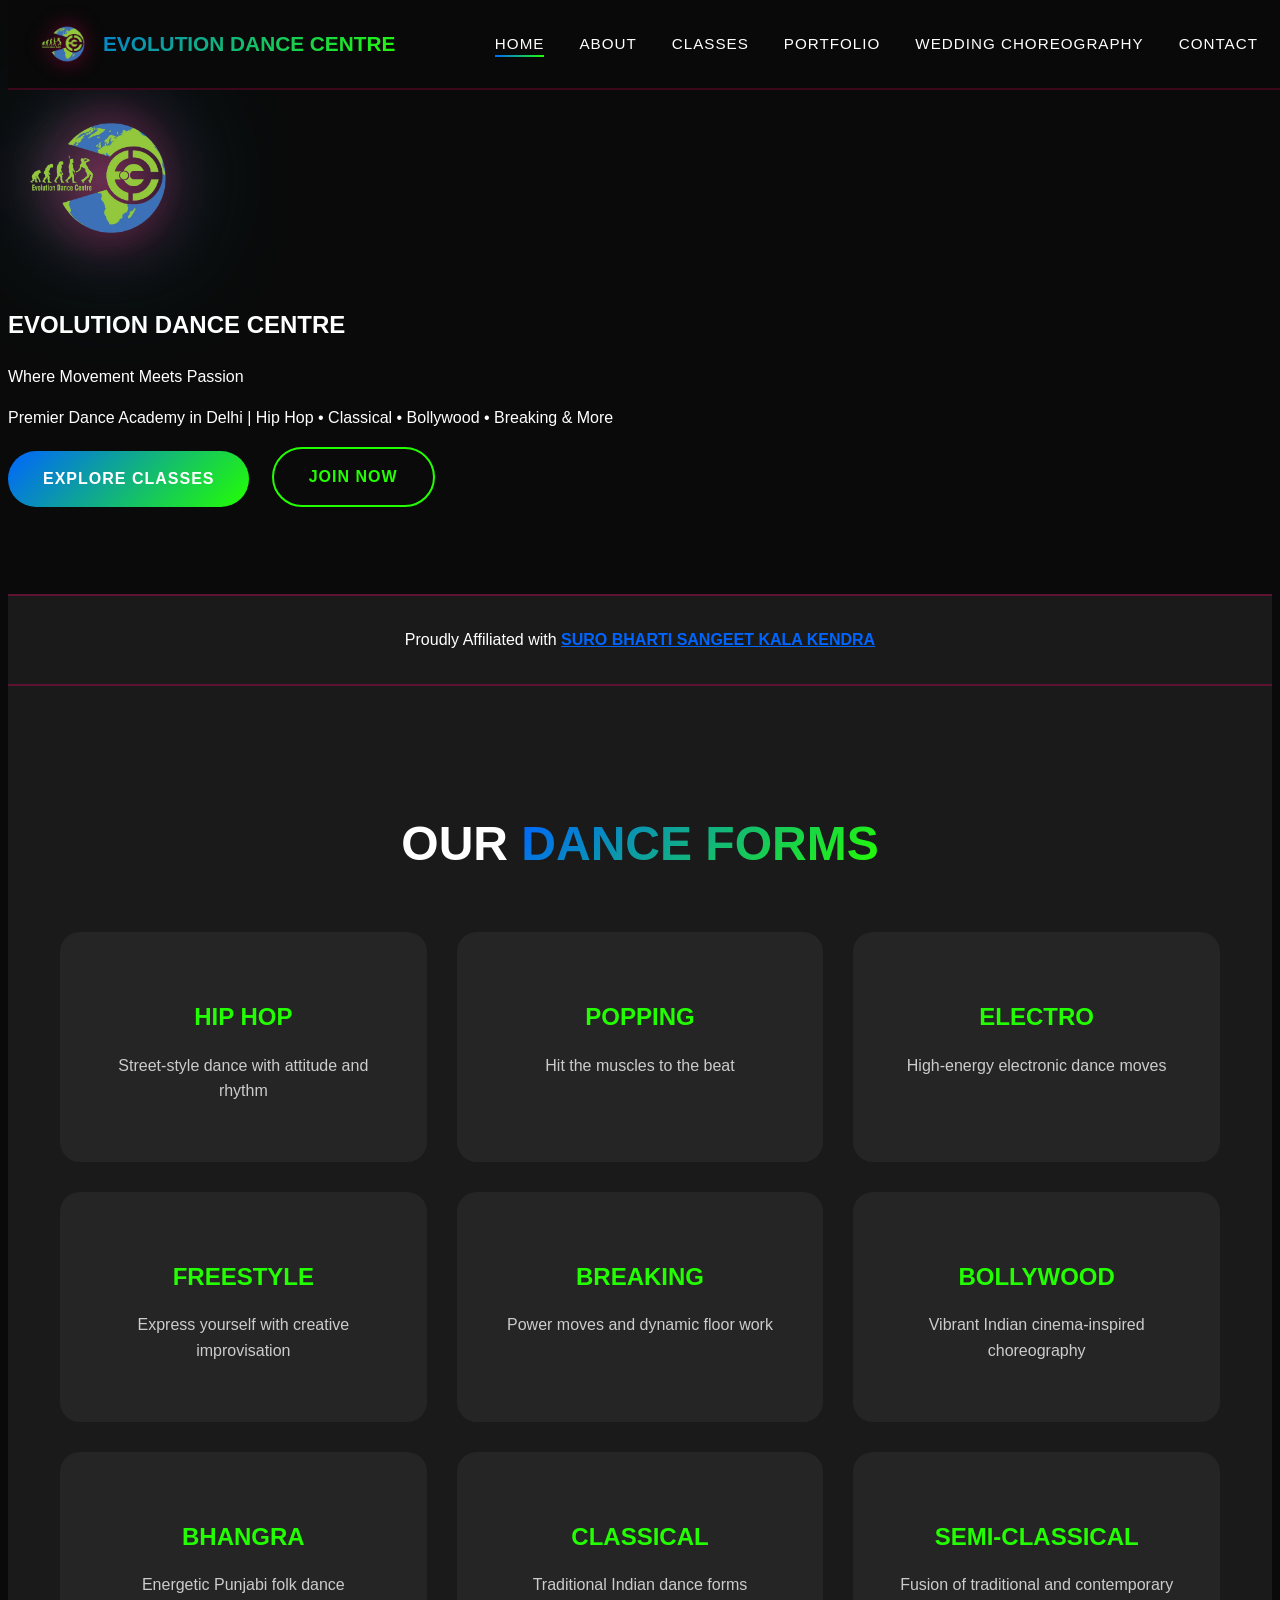
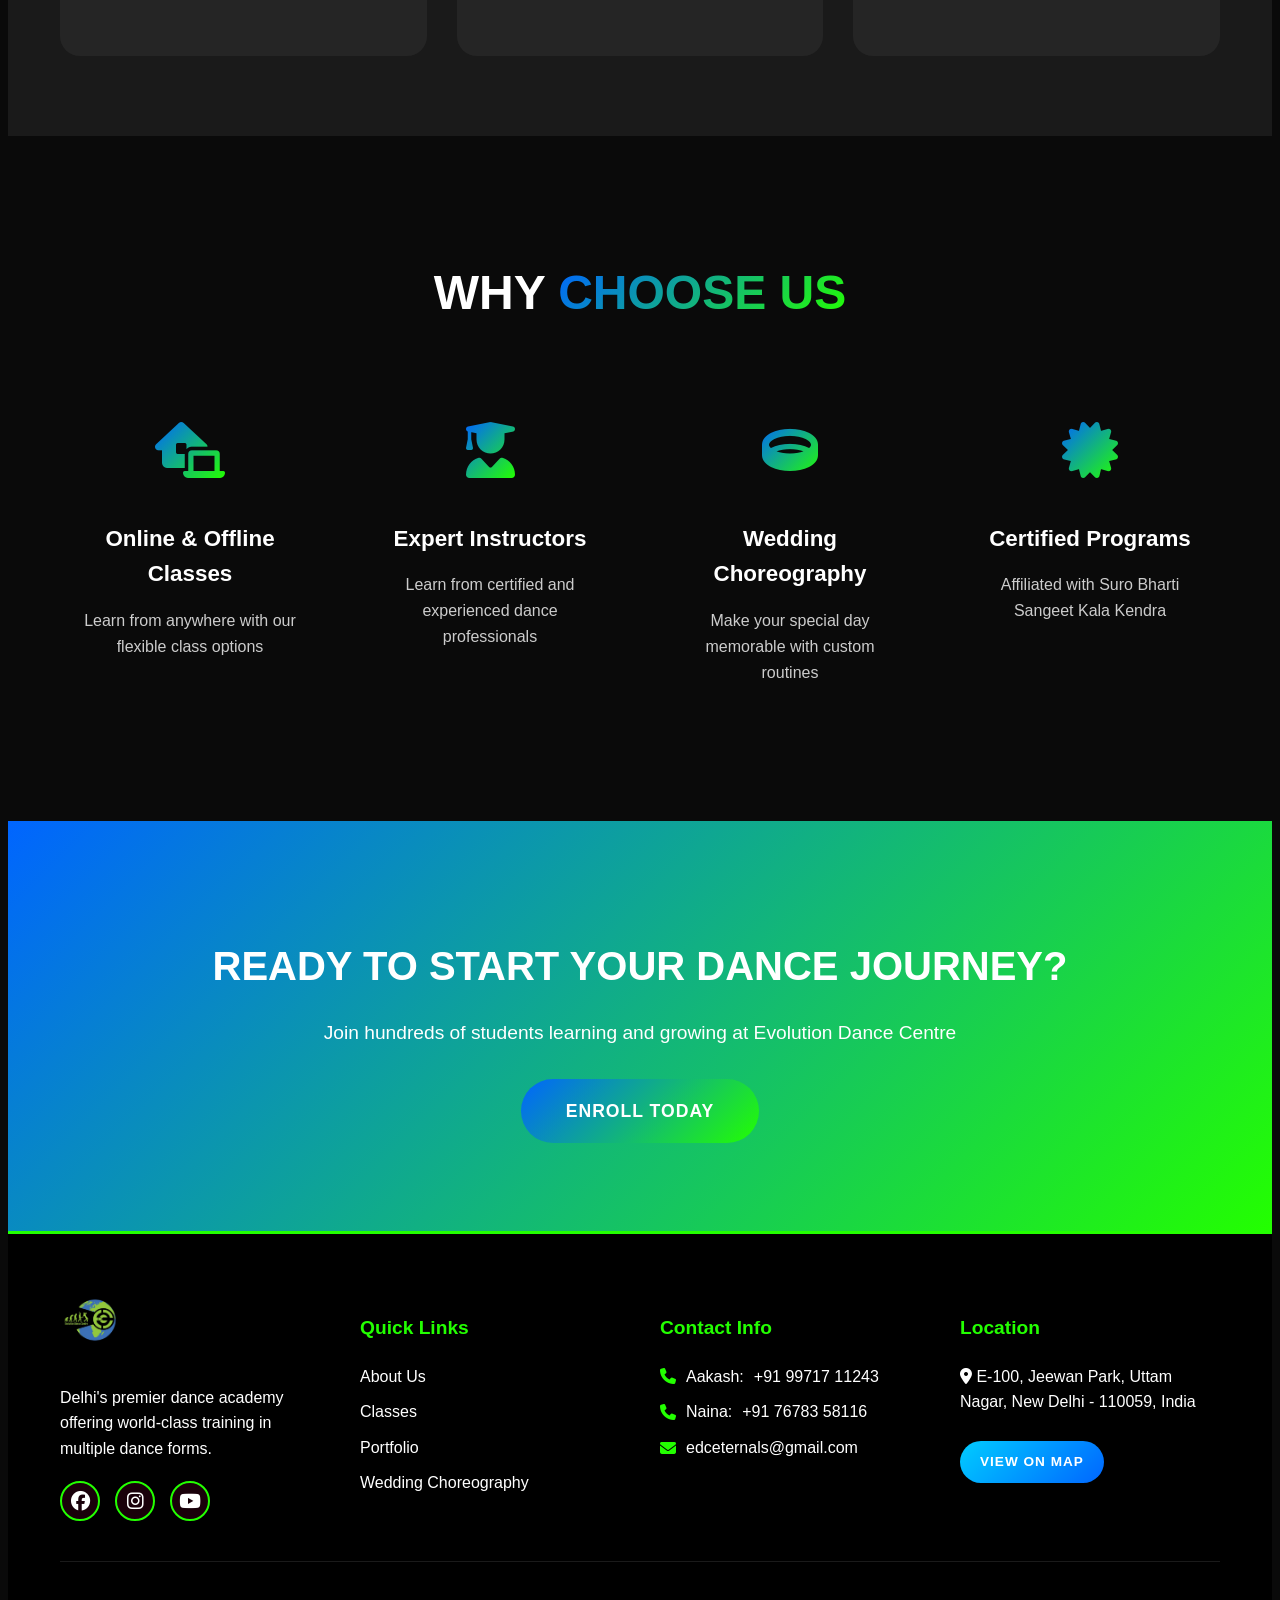
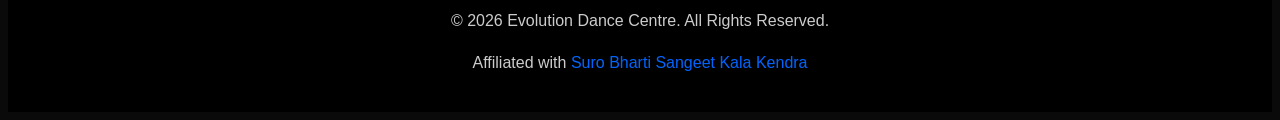
==== index.html @ 5f51f3ea "Update index.html" ====
<!DOCTYPE html>
<html lang="en">
<head>
    <meta charset="UTF-8">
    <meta name="viewport" content="width=device-width, initial-scale=1.0">
    <title>Evolution Dance Centre - Premier Dance Academy in Delhi</title>
    <link rel="stylesheet" href="styles.css">
    <link rel="stylesheet" href="https://cdnjs.cloudflare.com/ajax/libs/font-awesome/6.4.0/css/all.min.css">
</head>
<body>
    <!-- Navigation -->
    <nav class="navbar" id="navbar">
        <div class="nav-container">
            <div class="logo">
                <img src="logo.png" alt="Evolution Dance Centre Logo">
                <span>EVOLUTION DANCE CENTRE</span>
            </div>
            <div class="hamburger" id="hamburger">
                <span></span>
                <span></span>
                <span></span>
            </div>
            <ul class="nav-menu" id="nav-menu">
                <li><a href="index.html" class="active">HOME</a></li>
                <li><a href="about.html">ABOUT</a></li>
                <li><a href="classes.html">CLASSES</a></li>
                <li><a href="portfolio.html">PORTFOLIO</a></li>
                <li><a href="wedding.html">WEDDING CHOREOGRAPHY</a></li>
                <li><a href="contact.html">CONTACT</a></li>
            </ul>
        </div>
    </nav>

    <!-- Hero Section -->
<section class="hero">
    <div class="hero-overlay"></div>
    <div class="hero-content">
        <div class="hero-logo-container">
            <!-- Floating particles around logo -->
            <div class="particle" style="top: 20%; left: 10%; animation-delay: 0s;"></div>
            <div class="particle" style="top: 30%; right: 15%; animation-delay: 0.5s;"></div>
            <div class="particle" style="bottom: 25%; left: 20%; animation-delay: 1s;"></div>
            <div class="particle" style="bottom: 35%; right: 10%; animation-delay: 1.5s;"></div>
            <div class="particle" style="top: 50%; left: 5%; animation-delay: 2s;"></div>
            <div class="particle" style="top: 60%; right: 8%; animation-delay: 2.5s;"></div>
            
            <img src="logo.png" alt="Evolution Dance Centre Logo" class="hero-logo">
        </div>
        <h1 class="glitch" data-text="EVOLUTION DANCE CENTRE">EVOLUTION DANCE CENTRE</h1>
        <p class="hero-subtitle">Where Movement Meets Passion</p>
        <p class="hero-description">Premier Dance Academy in Delhi | Hip Hop • Classical • Bollywood • Breaking & More</p>
        <div class="hero-buttons">
            <a href="classes.html" class="btn btn-primary">EXPLORE CLASSES</a> &nbsp; &nbsp;
            <a href="contact.html" class="btn btn-secondary">JOIN NOW</a>
        </div>
    </div>
    <div class="scroll-indicator">
        <div class="mouse"></div>
    </div>
</section>

    <!-- Affiliation Banner -->
    <section class="affiliation-banner">
        <div class="container">
            <p>Proudly Affiliated with <a href="https://sskalakendra.org" target="_blank" class="affiliation-link">SURO BHARTI SANGEET KALA KENDRA</a></p>
        </div>
    </section>

    <!-- Dance Forms Section -->
    <section class="dance-forms">
        <div class="container">
            <h2 class="section-title">OUR <span>DANCE FORMS</span></h2>
            <div class="forms-grid">
                <div class="form-card" data-aos="fade-up">
                    <div class="form-icon"></div>
                    <h3>HIP HOP</h3>
                    <p>Street-style dance with attitude and rhythm</p>
                </div>
                <div class="form-card" data-aos="fade-up" data-aos-delay="100">
                    <div class="form-icon"></div>
                    <h3>POPPING</h3>
                    <p>Hit the muscles to the beat</p>
                </div>
                <div class="form-card" data-aos="fade-up" data-aos-delay="200">
                    <div class="form-icon"></div>
                    <h3>ELECTRO</h3>
                    <p>High-energy electronic dance moves</p>
                </div>
                <div class="form-card" data-aos="fade-up" data-aos-delay="300">
                    <div class="form-icon"></div>
                    <h3>FREESTYLE</h3>
                    <p>Express yourself with creative improvisation</p>
                </div>
                <div class="form-card" data-aos="fade-up">
                    <div class="form-icon"></div>
                    <h3>BREAKING</h3>
                    <p>Power moves and dynamic floor work</p>
                </div>
                <div class="form-card" data-aos="fade-up" data-aos-delay="100">
                    <div class="form-icon"></div>
                    <h3>BOLLYWOOD</h3>
                    <p>Vibrant Indian cinema-inspired choreography</p>
                </div>
                <div class="form-card" data-aos="fade-up" data-aos-delay="200">
                    <div class="form-icon"></div>
                    <h3>BHANGRA</h3>
                    <p>Energetic Punjabi folk dance</p>
                </div>
                <div class="form-card" data-aos="fade-up" data-aos-delay="300">
                    <div class="form-icon"></div>
                    <h3>CLASSICAL</h3>
                    <p>Traditional Indian dance forms</p>
                </div>
                <div class="form-card" data-aos="fade-up" data-aos-delay="400">
                    <div class="form-icon"></div>
                    <h3>SEMI-CLASSICAL</h3>
                    <p>Fusion of traditional and contemporary</p>
                </div>
            </div>
        </div>
    </section>

    <!-- Features Section -->
    <section class="features">
        <div class="container">
            <h2 class="section-title">WHY <span>CHOOSE US</span></h2>
            <div class="features-grid">
                <div class="feature-card">
                    <i class="fas fa-laptop-house"></i>
                    <h3>Online & Offline Classes</h3>
                    <p>Learn from anywhere with our flexible class options</p>
                </div>
                <div class="feature-card">
                    <i class="fas fa-user-graduate"></i>
                    <h3>Expert Instructors</h3>
                    <p>Learn from certified and experienced dance professionals</p>
                </div>
                <div class="feature-card">
                    <i class="fas fa-ring"></i>
                    <h3>Wedding Choreography</h3>
                    <p>Make your special day memorable with custom routines</p>
                </div>
                <div class="feature-card">
                    <i class="fas fa-certificate"></i>
                    <h3>Certified Programs</h3>
                    <p>Affiliated with Suro Bharti Sangeet Kala Kendra</p>
                </div>
            </div>
        </div>
    </section>

    <!-- CTA Section -->
    <section class="cta-section">
        <div class="container">
            <h2>READY TO START YOUR DANCE JOURNEY?</h2>
            <p>Join hundreds of students learning and growing at Evolution Dance Centre</p>
            <a href="contact.html" class="btn btn-primary btn-large">ENROLL TODAY</a>
        </div>
    </section>

    <!-- Footer -->
    <footer class="footer">
        <div class="container">
            <div class="footer-grid">
                <div class="footer-col">
                    <img src="logo.png" alt="Evolution Dance Centre" class="footer-logo">
                    <p>Delhi's premier dance academy offering world-class training in multiple dance forms.</p>
                    <div class="social-links">
                        <a href="https://www.facebook.com/share/1BMeq9kMNm/?mibextid=wwXIfr" target="_blank"><i class="fab fa-facebook"></i></a>
                        <a href="https://www.instagram.com/evolutiondance_centre?igsh=aGJnZWt2N3cwN3Jk" target="_blank"><i class="fab fa-instagram"></i></a>
                        <a href="https://youtube.com/@edceternals-g3i?si=o3Gl9xt_s5TvM05G" target="_blank"><i class="fab fa-youtube"></i></a>
                    </div>
                </div>
                <div class="footer-col">
                    <h3>Quick Links</h3>
                    <ul>
                        <li><a href="about.html">About Us</a></li>
                        <li><a href="classes.html">Classes</a></li>
                        <li><a href="portfolio.html">Portfolio</a></li>
                        <li><a href="wedding.html">Wedding Choreography</a></li>
                    </ul>
                </div>
                <div class="footer-col">
                    <h3>Contact Info</h3>
                    <ul class="contact-info">
                        <li><i class="fas fa-phone"></i> Aakash: <a href="tel:+919971711243">+91 99717 11243</a></li>
                        <li><i class="fas fa-phone"></i> Naina: <a href="tel:+917678358116">+91 76783 58116</a></li>
                        <li><i class="fas fa-envelope"></i> <a href="mailto:edceternals@gmail.com">edceternals@gmail.com</a></li>
                    </ul>
                </div>
                <div class="footer-col">
                    <h3>Location</h3>
                    <p><i class="fas fa-map-marker-alt"></i> E-100, Jeewan Park, Uttam Nagar, New Delhi - 110059, India</p>
                    <a href="https://maps.app.goo.gl/cfJKi5iW6E18Kwmt6?g_st=ic" target="_blank" class="btn btn-map">VIEW ON MAP</a>
                </div>
            </div>
            <div class="footer-bottom">
                <p>&copy; 2026 Evolution Dance Centre. All Rights Reserved.</p>
                <p>Affiliated with <a href="https://sskalakendra.org" target="_blank">Suro Bharti Sangeet Kala Kendra</a></p>
            </div>
        </div>
    </footer>

    <script src="script.js"></script>
</body>
</html>
---- styles.css ----
/* ===== RESET & BASE STYLES ===== */
* {
    margin: 2;
    padding: 0;
    box-sizing: border-box;
}

:root {
    --primary-color: #23ff00;
    --secondary-color: #0065ff;
    --dark-bg: #0a0a0a;
    --light-bg: #1a1a1a;
    --text-light: #ffffff;
    --text-gray: #cccccc;
    --accent-gradient: linear-gradient(135deg, #0065ff, #23ff00);
    --secondary-gradient: linear-gradient(135deg, #00ccff, #0066ff);
    --transition: all 0.3s cubic-bezier(0.4, 0, 0.2, 1);
}

html {
    scroll-behavior: smooth;
}

body {
    font-family: 'Poppins', 'Segoe UI', sans-serif;
    background: var(--dark-bg);
    color: var(--text-light);
    line-height: 1.6;
    overflow-x: hidden;
}

.container {
    max-width: 1200px;
    margin: 0 auto;
    padding: 0 20px;
}

img {
    max-width: 100%;
    height: auto;
}

a {
    text-decoration: none;
    color: inherit;
    transition: var(--transition);
}

ul {
    list-style: none;
}

/* ===== NAVIGATION ===== */
.navbar {
    position: fixed;
    top: 0;
    width: 100%;
    background: rgba(10, 10, 10, 0.95);
    backdrop-filter: blur(10px);
    z-index: 1000;
    padding: 15px 0;
    border-bottom: 2px solid rgba(255, 0, 102, 0.2);
    transition: var(--transition);
}

.navbar.scrolled {
    background: rgba(10, 10, 10, 0.98);
    box-shadow: 0 5px 30px rgba(255, 0, 102, 0.3);
}

.nav-container {
    max-width: 1400px;
    margin: 0 auto;
    padding: 0 30px;
    display: flex;
    justify-content: space-between;
    align-items: center;
}

.logo {
    display: flex;
    align-items: center;
    gap: 15px;
    font-size: 1.3rem;
    font-weight: 700;
    background: var(--accent-gradient);
    -webkit-background-clip: text;
    -webkit-text-fill-color: transparent;
    background-clip: text;
}

.logo img {
    width: 50px;
    height: 50px;
    object-fit: contain;
    filter: drop-shadow(0 0 10px rgba(255, 0, 102, 0.5));
}

.nav-menu {
    display: flex;
    gap: 35px;
    align-items: center;
}

.nav-menu a {
    font-weight: 500;
    font-size: 0.95rem;
    letter-spacing: 1px;
    position: relative;
    padding: 5px 0;
}

.nav-menu a::after {
    content: '';
    position: absolute;
    bottom: 0;
    left: 0;
    width: 0;
    height: 2px;
    background: var(--accent-gradient);
    transition: width 0.3s ease;
}

.nav-menu a:hover::after,
.nav-menu a.active::after {
    width: 100%;
}

.hamburger {
    display: none;
    flex-direction: column;
    cursor: pointer;
    gap: 5px;
}

.hamburger span {
    width: 25px;
    height: 3px;
    background: var(--primary-color);
    transition: var(--transition);
}

/* ===== HERO LOGO ===== */
.hero-logo-container {
    margin-bottom: 30px;
    animation: logoFloat 3s ease-in-out infinite;
}

.hero-logo {
    width: 180px;
    height: 180px;
    object-fit: contain;
    filter: drop-shadow(0 0 30px rgba(255, 0, 102, 0.6)) 
            drop-shadow(0 0 60px rgba(0, 204, 255, 0.4));
    animation: logoPulse 2s ease-in-out infinite;
    border-radius: 50%;
    background: radial-gradient(circle, rgba(255, 255, 255, 0.1) 0%, transparent 70%);
    padding: 10px;
}

@keyframes logoFloat {
    0%, 100% {
        transform: translateY(0px);
    }
    50% {
        transform: translateY(-15px);
    }
}

@keyframes logoPulse {
    0%, 100% {
        filter: drop-shadow(0 0 30px rgba(255, 0, 102, 0.6)) 
                drop-shadow(0 0 60px rgba(0, 204, 255, 0.4));
    }
    50% {
        filter: drop-shadow(0 0 40px rgba(255, 0, 102, 0.8)) 
                drop-shadow(0 0 80px rgba(0, 204, 255, 0.6));
    }
}

/* Responsive logo sizes */
@media (max-width: 768px) {
    .hero-logo {
        width: 140px;
        height: 140px;
    }
}

@media (max-width: 480px) {
    .hero-logo {
        width: 120px;
        height: 120px;
    }
    
    .hero-logo-container {
        margin-bottom: 20px;
    }
}

/* ===== BUTTONS ===== */
.btn {
    display: inline-block;
    padding: 15px 35px;
    font-weight: 600;
    text-transform: uppercase;
    letter-spacing: 1px;
    border-radius: 50px;
    cursor: pointer;
    border: none;
    transition: var(--transition);
    position: relative;
    overflow: hidden;
}

.btn::before {
    content: '';
    position: absolute;
    top: 50%;
    left: 50%;
    width: 0;
    height: 0;
    border-radius: 50%;
    background: rgba(255, 255, 255, 0.2);
    transform: translate(-50%, -50%);
    transition: width 0.6s, height 0.6s;
}

.btn:hover::before {
    width: 300px;
    height: 300px;
}

.btn-primary {
    background: var(--accent-gradient);
    color: white;
}

.btn-primary:hover {
    transform: translateY(-3px);
    box-shadow: 0 10px 30px rgba(255, 68, 0, 0.4);
}

.btn-secondary {
    background: transparent;
    border: 2px solid var(--primary-color);
    color: var(--primary-color);
}

.btn-secondary:hover {
    background: var(--primary-color);
    color: white;
}

.btn-small {
    padding: 10px 25px;
    font-size: 0.9rem;
}

.btn-large {
    padding: 18px 45px;
    font-size: 1.1rem;
}

.btn-map {
    background: var(--secondary-gradient);
    color: white;
    padding: 10px 20px;
    margin-top: 10px;
    font-size: 0.85rem;
}

/* ===== AFFILIATION BANNER ===== */
.affiliation-banner {
    background: var(--light-bg);
    padding: 15px 0;
    text-align: center;
    border-top: 2px solid rgba(255, 0, 102, 0.3);
    border-bottom: 2px solid rgba(255, 0, 102, 0.3);
}

.affiliation-link {
    color: var(--secondary-color);
    font-weight: 600;
    text-decoration: underline;
}

.affiliation-link:hover {
    color: var(--primary-color);
}

/* ===== SECTIONS ===== */
section {
    padding: 80px 0;
}

.section-title {
    text-align: center;
    font-size: clamp(2rem, 5vw, 3rem);
    font-weight: 800;
    margin-bottom: 50px;
    text-transform: uppercase;
}

.section-title span {
    background: var(--accent-gradient);
    -webkit-background-clip: text;
    -webkit-text-fill-color: transparent;
    background-clip: text;
}

.section-subtitle {
    text-align: center;
    color: var(--text-gray);
    font-size: 1.1rem;
    margin-top: -30px;
    margin-bottom: 50px;
}

/* ===== DANCE FORMS ===== */
.dance-forms {
    background: var(--light-bg);
}

.forms-grid {
    display: grid;
    grid-template-columns: repeat(auto-fit, minmax(280px, 1fr));
    gap: 30px;
}

.form-card {
    background: rgba(255, 255, 255, 0.05);
    padding: 40px 30px;
    border-radius: 20px;
    text-align: center;
    border: 2px solid transparent;
    transition: var(--transition);
    cursor: pointer;
}

.form-card:hover {
    border-color: var(--primary-color);
    transform: translateY(-10px);
    box-shadow: 0 15px 40px rgba(255, 0, 102, 0.3);
}

.form-icon {
    font-size: 3rem;
    margin-bottom: 20px;
}

.form-card h3 {
    font-size: 1.5rem;
    margin-bottom: 10px;
    color: var(--primary-color);
}

.form-card p {
    color: var(--text-gray);
}

/* ===== FEATURES ===== */
.features-grid {
    display: grid;
    grid-template-columns: repeat(auto-fit, minmax(250px, 1fr));
    gap: 40px;
}

.feature-card {
    text-align: center;
    padding: 40px 20px;
}

.feature-card i {
    font-size: 3.5rem;
    background: var(--accent-gradient);
    -webkit-background-clip: text;
    -webkit-text-fill-color: transparent;
    background-clip: text;
    margin-bottom: 20px;
}

.feature-card h3 {
    font-size: 1.4rem;
    margin-bottom: 15px;
}

.feature-card p {
    color: var(--text-gray);
}

/* ===== CTA SECTION ===== */
.cta-section {
    background: var(--accent-gradient);
    text-align: center;
    padding: 80px 20px;
}

.cta-section h2 {
    font-size: clamp(1.8rem, 4vw, 2.5rem);
    margin-bottom: 20px;
}

.cta-section p {
    font-size: 1.2rem;
    margin-bottom: 30px;
}

.cta-buttons {
    display: flex;
    gap: 20px;
    justify-content: center;
    flex-wrap: wrap;
}

/* ===== FOOTER ===== */
.footer {
    background: #000;
    padding: 60px 0 20px;
    border-top: 3px solid var(--primary-color);
}

.footer-grid {
    display: grid;
    grid-template-columns: repeat(auto-fit, minmax(250px, 1fr));
    gap: 40px;
    margin-bottom: 40px;
}

.footer-logo {
    width: 60px;
    margin-bottom: 15px;
}

.footer-col h3 {
    color: var(--primary-color);
    margin-bottom: 20px;
    font-size: 1.2rem;
}

.footer-col ul li {
    margin-bottom: 10px;
}

.footer-col a:hover {
    color: var(--primary-color);
}

.contact-info li {
    display: flex;
    align-items: center;
    gap: 10px;
    margin-bottom: 12px;
}

.contact-info i {
    color: var(--primary-color);
}

.social-links {
    display: flex;
    gap: 15px;
    margin-top: 20px;
}

.social-links a {
    width: 40px;
    height: 40px;
    background: rgba(255, 0, 102, 0.1);
    border: 2px solid var(--primary-color);
    border-radius: 50%;
    display: flex;
    align-items: center;
    justify-content: center;
    font-size: 1.2rem;
    transition: var(--transition);
}

.social-links a:hover {
    background: var(--primary-color);
    transform: translateY(-5px);
}

.footer-bottom {
    text-align: center;
    padding-top: 30px;
    border-top: 1px solid rgba(255, 255, 255, 0.1);
    color: var(--text-gray);
}

.footer-bottom a {
    color: var(--secondary-color);
}

/* ===== PAGE HEADER ===== */
.page-header {
    height: 50vh;
    display: flex;
    align-items: center;
    justify-content: center;
    background: linear-gradient(135deg, #0a0a0a 0%, #1a0a1a 100%);
    position: relative;
    margin-top: 80px;
}

.page-header-overlay {
    position: absolute;
    top: 0;
    left: 0;
    right: 0;
    bottom: 0;
    background: 
        radial-gradient(circle at 30% 50%, rgba(255, 0, 102, 0.2) 0%, transparent 50%),
        radial-gradient(circle at 70% 80%, rgba(0, 204, 255, 0.2) 0%, transparent 50%);
}

.page-header .container {
    position: relative;
    z-index: 2;
    text-align: center;
}

.page-header h1 {
    font-size: clamp(2.5rem, 6vw, 4rem);
    font-weight: 900;
    background: var(--accent-gradient);
    -webkit-background-clip: text;
    -webkit-text-fill-color: transparent;
    background-clip: text;
}

.page-header p {
    font-size: 1.3rem;
    color: var(--text-gray);
    margin-top: 15px;
}

/* ===== ABOUT PAGE ===== */
.about-section {
    padding: 80px 0;
}

.about-grid {
    display: grid;
    grid-template-columns: 1fr 1fr;
    gap: 60px;
    align-items: center;
}

.about-content .lead {
    font-size: 1.3rem;
    color: var(--secondary-color);
    margin-bottom: 20px;
}

.about-content p {
    color: var(--text-gray);
    margin-bottom: 20px;
    line-height: 1.8;
}

.about-stats {
    display: grid;
    grid-template-columns: repeat(2, 1fr);
    gap: 30px;
    margin-top: 40px;
}

.stat-item {
    text-align: center;
    padding: 30px;
    background: rgba(255, 0, 102, 0.1);
    border-radius: 15px;
    border: 2px solid rgba(255, 0, 102, 0.3);
}

.stat-item h3 {
    font-size: 3rem;
    background: var(--accent-gradient);
    -webkit-background-clip: text;
    -webkit-text-fill-color: transparent;
    background-clip: text;
}

.stat-item p {
    color: var(--text-gray);
    margin: 0;
}

.about-image .image-placeholder {
    background: linear-gradient(135deg, rgba(255, 0, 102, 0.2), rgba(0, 204, 255, 0.2));
    border-radius: 20px;
    height: 500px;
    display: flex;
    flex-direction: column;
    align-items: center;
    justify-content: center;
    border: 2px solid rgba(255, 0, 102, 0.3);
}

.image-placeholder i {
    font-size: 5rem;
    margin-bottom: 20px;
    color: var(--primary-color);
}

/* ===== MISSION & VISION ===== */
.mission-vision {
    background: var(--light-bg);
    padding: 80px 0;
}

.mv-grid {
    display: grid;
    grid-template-columns: repeat(auto-fit, minmax(300px, 1fr));
    gap: 40px;
}

.mv-card {
    background: rgba(255, 255, 255, 0.05);
    padding: 50px 40px;
    border-radius: 20px;
    text-align: center;
    border: 2px solid transparent;
    transition: var(--transition);
}

.mv-card:hover {
    border-color: var(--primary-color);
    transform: translateY(-5px);
}

.mv-card i {
    font-size: 4rem;
    background: var(--accent-gradient);
    -webkit-background-clip: text;
    -webkit-text-fill-color: transparent;
    background-clip: text;
    margin-bottom: 20px;
}

.mv-card h3 {
    font-size: 1.8rem;
    margin-bottom: 20px;
}

.mv-card p {
    color: var(--text-gray);
    line-height: 1.8;
}

/* ===== AFFILIATION SECTION ===== */
.affiliation-section {
    padding: 80px 0;
}

.affiliation-content {
    display: grid;
    grid-template-columns: 200px 1fr;
    gap: 50px;
    align-items: center;
    background: rgba(255, 255, 255, 0.05);
    padding: 60px;
    border-radius: 20px;
    border: 2px solid rgba(0, 204, 255, 0.3);
}

.affiliation-logo {
    text-align: center;
}

.affiliation-logo i {
    font-size: 8rem;
    color: var(--secondary-color);
}

.affiliation-text h3 {
    font-size: 2rem;
    margin-bottom: 20px;
    color: var(--secondary-color);
}

.affiliation-text p {
    color: var(--text-gray);
    line-height: 1.8;
    margin-bottom: 30px;
}

/* ===== WHY CHOOSE US ===== */
.why-choose {
    background: var(--light-bg);
    padding: 80px 0;
}

.reasons-grid {
    display: grid;
    grid-template-columns: repeat(auto-fit, minmax(300px, 1fr));
    gap: 30px;
}

.reason-card {
    background: rgba(255, 255, 255, 0.05);
    padding: 40px 30px;
    border-radius: 15px;
    text-align: center;
    transition: var(--transition);
}

.reason-card:hover {
    transform: translateY(-10px);
    box-shadow: 0 10px 30px rgba(255, 0, 102, 0.2);
}

.reason-card i {
    font-size: 3rem;
    color: var(--primary-color);
    margin-bottom: 20px;
}

.reason-card h3 {
    font-size: 1.3rem;
    margin-bottom: 15px;
}

.reason-card p {
    color: var(--text-gray);
}

/* ===== CLASSES PAGE ===== */
.class-modes {
    padding: 80px 0;
    background: var(--light-bg);
}

.modes-grid {
    display: grid;
    grid-template-columns: repeat(auto-fit, minmax(400px, 1fr));
    gap: 40px;
}

.mode-card {
    background: rgba(255, 255, 255, 0.05);
    padding: 50px 40px;
    border-radius: 20px;
    border: 2px solid transparent;
    transition: var(--transition);
}

.mode-card:hover {
    border-color: var(--primary-color);
    transform: translateY(-5px);
}

.mode-card i {
    font-size: 4rem;
    color: var(--primary-color);
    margin-bottom: 25px;
}

.mode-card h3 {
    font-size: 1.8rem;
    margin-bottom: 20px;
}

.mode-card p {
    color: var(--text-gray);
    margin-bottom: 25px;
    line-height: 1.8;
}

.mode-card ul {
    list-style: none;
}

.mode-card ul li {
    padding: 10px 0;
    color: var(--text-gray);
    display: flex;
    align-items: center;
    gap: 10px;
}

.mode-card ul li i {
    font-size: 1rem;
    color: var(--secondary-color);
}

/* ===== CLASS CARDS ===== */
.classes-section {
    padding: 80px 0;
}

.classes-grid {
    display: grid;
    grid-template-columns: repeat(auto-fill, minmax(350px, 1fr));
    gap: 40px;
}

.class-card {
    background: rgba(255, 255, 255, 0.05);
    border-radius: 20px;
    overflow: hidden;
    transition: var(--transition);
    border: 2px solid transparent;
}

.class-card:hover {
    transform: translateY(-10px);
    border-color: var(--primary-color);
    box-shadow: 0 15px 40px rgba(255, 0, 102, 0.3);
}

.class-image {
    height: 250px;
    background: linear-gradient(135deg, rgba(255, 0, 102, 0.3), rgba(0, 204, 255, 0.3));
    position: relative;
    display: flex;
    align-items: center;
    justify-content: center;
}

.class-overlay {
    text-align: center;
}

.class-tag {
    background: var(--primary-color);
    padding: 8px 20px;
    border-radius: 20px;
    font-size: 0.85rem;
    font-weight: 600;
}

.class-content {
    padding: 30px;
}

.class-content h3 {
    font-size: 1.8rem;
    margin-bottom: 15px;
    color: var(--primary-color);
}

.class-content p {
    color: var(--text-gray);
    margin-bottom: 20px;
    line-height: 1.7;
}

.class-details {
    display: flex;
    gap: 20px;
    margin-bottom: 20px;
    flex-wrap: wrap;
}

.class-details span {
    display: flex;
    align-items: center;
    gap: 8px;
    color: var(--text-gray);
    font-size: 0.9rem;
}

.class-details i {
    color: var(--secondary-color);
}

/* ===== AGE GROUPS ===== */
.age-groups {
    background: var(--light-bg);
    padding: 80px 0;
}

.age-grid {
    display: grid;
    grid-template-columns: repeat(auto-fit, minmax(300px, 1fr));
    gap: 40px;
}

.age-card {
    background: rgba(255, 255, 255, 0.05);
    padding: 50px 40px;
    border-radius: 20px;
    text-align: center;
    transition: var(--transition);
    border: 2px solid transparent;
}

.age-card:hover {
    border-color: var(--secondary-color);
    transform: translateY(-10px);
}

.age-card i {
    font-size: 4rem;
    color: var(--secondary-color);
    margin-bottom: 25px;
}

.age-card h3 {
    font-size: 1.5rem;
    margin-bottom: 15px;
}

.age-card p {
    color: var(--text-gray);
    line-height: 1.7;
}

/* ===== PORTFOLIO PAGE ===== */
.portfolio-filters {
    display: flex;
    justify-content: center;
    gap: 15px;
    margin-bottom: 50px;
    flex-wrap: wrap;
}

.filter-btn {
    padding: 12px 30px;
    background: rgba(255, 255, 255, 0.05);
    border: 2px solid rgba(255, 0, 102, 0.3);
    color: var(--text-light);
    cursor: pointer;
    border-radius: 30px;
    font-weight: 600;
    transition: var(--transition);
}

.filter-btn:hover,
.filter-btn.active {
    background: var(--primary-color);
    border-color: var(--primary-color);
}

.portfolio-grid {
    display: grid;
    grid-template-columns: repeat(auto-fill, minmax(350px, 1fr));
    gap: 30px;
}

.portfolio-item {
    border-radius: 15px;
    overflow: hidden;
    cursor: pointer;
    position: relative;
}

.portfolio-image {
    height: 400px;
    background: linear-gradient(135deg, rgba(255, 0, 102, 0.3), rgba(0, 204, 255, 0.3));
    position: relative;
    overflow: hidden;
}

.portfolio-overlay {
    position: absolute;
    top: 0;
    left: 0;
    right: 0;
    bottom: 0;
    background: rgba(0, 0, 0, 0.85);
    display: flex;
    flex-direction: column;
    align-items: center;
    justify-content: center;
    opacity: 0;
    transition: var(--transition);
    padding: 30px;
    text-align: center;
}

.portfolio-item:hover .portfolio-overlay {
    opacity: 1;
}

.portfolio-overlay h3 {
    font-size: 1.5rem;
    margin-bottom: 10px;
}

.portfolio-overlay p {
    color: var(--text-gray);
    margin-bottom: 20px;
}

.portfolio-overlay i {
    font-size: 2.5rem;
    color: var(--primary-color);
}

/* ===== VIDEO GALLERY ===== */
.video-gallery {
    background: var(--light-bg);
    padding: 80px 0;
}

.youtube-cta {
    text-align: center;
    background: rgba(255, 0, 102, 0.1);
    padding: 60px 40px;
    border-radius: 20px;
    margin-bottom: 50px;
    border: 2px solid rgba(255, 0, 102, 0.3);
}

.youtube-cta i {
    font-size: 5rem;
    color: #ff0000;
    margin-bottom: 20px;
}

.youtube-cta h3 {
    font-size: 2rem;
    margin-bottom: 15px;
}

.youtube-cta p {
    color: var(--text-gray);
    margin-bottom: 30px;
}

.video-grid {
    display: grid;
    grid-template-columns: repeat(auto-fit, minmax(300px, 1fr));
    gap: 30px;
}

.video-item {
    background: rgba(255, 255, 255, 0.05);
    border-radius: 15px;
    overflow: hidden;
    transition: var(--transition);
}

.video-item:hover {
    transform: translateY(-10px);
}

.video-thumbnail {
    height: 200px;
    background: linear-gradient(135deg, rgba(255, 0, 102, 0.3), rgba(0, 204, 255, 0.3));
    display: flex;
    align-items: center;
    justify-content: center;
    position: relative;
}

.video-thumbnail i {
    font-size: 4rem;
    color: #ff0000;
}

.play-button {
    position: absolute;
    width: 60px;
    height: 60px;
    background: rgba(255, 255, 255, 0.9);
    border-radius: 50%;
    display: flex;
    align-items: center;
    justify-content: center;
}

.play-button::before {
    content: '';
    width: 0;
    height: 0;
    border-left: 20px solid var(--primary-color);
    border-top: 12px solid transparent;
    border-bottom: 12px solid transparent;
    margin-left: 5px;
}

.video-item h4 {
    padding: 20px;
    text-align: center;
}

/* ===== ACHIEVEMENTS ===== */
.achievements {
    padding: 80px 0;
}

.achievements-grid {
    display: grid;
    grid-template-columns: repeat(auto-fit, minmax(250px, 1fr));
    gap: 40px;
}

.achievement-card {
    text-align: center;
    padding: 40px 30px;
    background: rgba(255, 255, 255, 0.05);
    border-radius: 15px;
    transition: var(--transition);
}

.achievement-card:hover {
    transform: scale(1.05);
    box-shadow: 0 10px 30px rgba(255, 0, 102, 0.2);
}

.achievement-card i {
    font-size: 3.5rem;
    color: var(--primary-color);
    margin-bottom: 20px;
}

.achievement-card h3 {
    font-size: 1.5rem;
    margin-bottom: 10px;
}

.achievement-card p {
    color: var(--text-gray);
}

/* ===== WEDDING PAGE ===== */
.wedding-header {
    background: linear-gradient(135deg, #1a0a0a 0%, #2a1a2a 100%);
}

.wedding-intro {
    padding: 80px 0;
}

.wedding-intro-grid {
    display: grid;
    grid-template-columns: 1fr 1fr;
    gap: 60px;
    align-items: center;
}

.wedding-intro-content h2 {
    font-size: 2.5rem;
    margin-bottom: 25px;
}

.wedding-intro-content h2 span {
    background: var(--accent-gradient);
    -webkit-background-clip: text;
    -webkit-text-fill-color: transparent;
    background-clip: text;
}

.wedding-features {
    margin-top: 30px;
}

.wedding-feature {
    display: flex;
    align-items: center;
    gap: 15px;
    margin-bottom: 15px;
}

.wedding-feature i {
    color: var(--secondary-color);
    font-size: 1.3rem;
}

.wedding-placeholder {
    height: 450px;
}

/* ===== WEDDING SERVICES ===== */
.wedding-services {
    background: var(--light-bg);
    padding: 80px 0;
}

.services-grid {
    display: grid;
    grid-template-columns: repeat(auto-fit, minmax(300px, 1fr));
    gap: 40px;
}

.service-card {
    background: rgba(255, 255, 255, 0.05);
    padding: 40px 30px;
    border-radius: 20px;
    transition: var(--transition);
    border: 2px solid transparent;
}

.service-card:hover {
    border-color: var(--primary-color);
    transform: translateY(-10px);
}

.service-icon {
    text-align: center;
    margin-bottom: 25px;
}

.service-icon i {
    font-size: 3.5rem;
    color: var(--primary-color);
}

.service-card h3 {
    font-size: 1.6rem;
    margin-bottom: 20px;
    text-align: center;
}

.service-card > p {
    color: var(--text-gray);
    margin-bottom: 25px;
    text-align: center;
}

.service-card ul {
    list-style: none;
}

.service-card ul li {
    padding: 8px 0;
    color: var(--text-gray);
    display: flex;
    align-items: flex-start;
    gap: 10px;
}

.service-card ul li::before {
    content: '♦';
    color: var(--secondary-color);
    font-size: 0.8rem;
    margin-top: 5px;
}

/* ===== WEDDING PROCESS ===== */
.wedding-process {
    padding: 80px 0;
}

.process-timeline {
    max-width: 900px;
    margin: 0 auto;
}

.process-step {
    display: grid;
    grid-template-columns: 80px 1fr;
    gap: 30px;
    margin-bottom: 50px;
    position: relative;
}

.process-step::after {
    content: '';
    position: absolute;
    left: 40px;
    top: 80px;
    width: 2px;
    height: calc(100% + 50px);
    background: linear-gradient(180deg, var(--primary-color), transparent);
}

.process-step:last-child::after {
    display: none;
}

.step-number {
    width: 80px;
    height: 80px;
    background: var(--accent-gradient);
    border-radius: 50%;
    display: flex;
    align-items: center;
    justify-content: center;
    font-size: 2rem;
    font-weight: 900;
    box-shadow: 0 5px 20px rgba(255, 0, 102, 0.4);
}

.step-content {
    background: rgba(255, 255, 255, 0.05);
    padding: 30px;
    border-radius: 15px;
    border-left: 3px solid var(--primary-color);
}

.step-content h3 {
    font-size: 1.5rem;
    margin-bottom: 15px;
}

.step-content p {
    color: var(--text-gray);
    line-height: 1.7;
}

/* ===== WEDDING PACKAGES ===== */
.wedding-packages {
    background: var(--light-bg);
    padding: 80px 0;
}

.packages-grid {
    display: grid;
    grid-template-columns: repeat(auto-fit, minmax(320px, 1fr));
    gap: 40px;
    margin-bottom: 40px;
}

.package-card {
    background: rgba(255, 255, 255, 0.05);
    border-radius: 20px;
    overflow: hidden;
    border: 2px solid rgba(255, 255, 255, 0.1);
    transition: var(--transition);
    position: relative;
}

.package-card:hover {
    transform: translateY(-10px);
    border-color: var(--primary-color);
    box-shadow: 0 20px 50px rgba(255, 0, 102, 0.3);
}

.package-card.featured {
    border-color: var(--primary-color);
}

.package-badge {
    position: absolute;
    top: 20px;
    right: -35px;
    background: var(--primary-color);
    padding: 8px 40px;
    transform: rotate(45deg);
    font-weight: 700;
    font-size: 0.85rem;
    box-shadow: 0 3px 10px rgba(0, 0, 0, 0.3);
}

.package-header {
    background: var(--accent-gradient);
    padding: 40px 30px;
    text-align: center;
}

.package-header h3 {
    font-size: 2rem;
    margin-bottom: 20px;
}

.package-icon {
    font-size: 3rem;
}

.package-content {
    padding: 40px 30px;
}

.package-content ul {
    margin-bottom: 30px;
}

.package-content ul li {
    padding: 12px 0;
    color: var(--text-gray);
    display: flex;
    align-items: flex-start;
    gap: 12px;
}

.package-content ul li i {
    color: var(--secondary-color);
    margin-top: 3px;
}

.packages-note {
    text-align: center;
    color: var(--text-gray);
    font-style: italic;
    margin-top: 30px;
}

/* ===== TESTIMONIALS ===== */
.wedding-testimonials {
    padding: 80px 0;
}

.testimonials-grid {
    display: grid;
    grid-template-columns: repeat(auto-fit, minmax(320px, 1fr));
    gap: 40px;
}

.testimonial-card {
    background: rgba(255, 255, 255, 0.05);
    padding: 40px 30px;
    border-radius: 20px;
    border: 2px solid rgba(255, 255, 255, 0.1);
    transition: var(--transition);
}

.testimonial-card:hover {
    border-color: var(--secondary-color);
    transform: translateY(-5px);
}

.testimonial-stars {
    color: #ffd700;
    margin-bottom: 20px;
    font-size: 1.2rem;
}

.testimonial-card p {
    color: var(--text-gray);
    line-height: 1.8;
    margin-bottom: 25px;
    font-style: italic;
}

.testimonial-author h4 {
    color: var(--primary-color);
    margin-bottom: 5px;
}

.testimonial-author span {
    color: var(--text-gray);
    font-size: 0.9rem;
}

/* ===== CONTACT PAGE ===== */
.contact-section {
    padding: 80px 0;
}

.contact-grid {
    display: grid;
    grid-template-columns: 1.5fr 1fr;
    gap: 60px;
}

.contact-form-container h2,
.contact-info-container h2 {
    font-size: 2rem;
    margin-bottom: 20px;
}

.contact-form-container h2 span,
.contact-info-container h2 span {
    background: var(--accent-gradient);
    -webkit-background-clip: text;
    -webkit-text-fill-color: transparent;
    background-clip: text;
}

.contact-form-container p,
.contact-info-container p {
    color: var(--text-gray);
    margin-bottom: 30px;
}

.contact-form {
    background: rgba(255, 255, 255, 0.05);
    padding: 40px;
    border-radius: 20px;
}

.form-row {
    display: grid;
    grid-template-columns: 1fr 1fr;
    gap: 20px;
}

.form-group {
    margin-bottom: 25px;
}

.form-group label {
    display: block;
    margin-bottom: 10px;
    color: var(--text-gray);
    font-weight: 500;
}

.form-group input,
.form-group select,
.form-group textarea {
    width: 100%;
    padding: 15px;
    background: rgba(255, 255, 255, 0.05);
    border: 2px solid rgba(255, 255, 255, 0.1);
    border-radius: 10px;
    color: var(--text-light);
    font-family: inherit;
    transition: var(--transition);
}

.form-group input:focus,
.form-group select:focus,
.form-group textarea:focus {
    outline: none;
    border-color: var(--primary-color);
    background: rgba(255, 255, 255, 0.08);
}

.form-group textarea {
    resize: vertical;
}

/* ===== CONTACT INFO ===== */
.contact-info-list {
    margin-top: 40px;
}

.contact-info-item {
    display: grid;
    grid-template-columns: 60px 1fr;
    gap: 20px;
    margin-bottom: 35px;
    padding: 25px;
    background: rgba(255, 255, 255, 0.05);
    border-radius: 15px;
    transition: var(--transition);
}

.contact-info-item:hover {
    background: rgba(255, 255, 255, 0.08);
    transform: translateX(10px);
}

.contact-icon {
    width: 60px;
    height: 60px;
    background: var(--accent-gradient);
    border-radius: 50%;
    display: flex;
    align-items: center;
    justify-content: center;
    font-size: 1.5rem;
}

.contact-details h3 {
    font-size: 1.2rem;
    margin-bottom: 10px;
}

.contact-details p {
    color: var(--text-gray);
    margin-bottom: 8px;
}

.contact-details a {
    color: var(--secondary-color);
}

.contact-details a:hover {
    color: var(--primary-color);
}

/* ===== SOCIAL MEDIA SECTION ===== */
.social-media-section {
    margin-top: 40px;
    padding: 30px;
    background: rgba(255, 0, 102, 0.1);
    border-radius: 15px;
    text-align: center;
}

.social-media-section h3 {
    margin-bottom: 25px;
    font-size: 1.3rem;
}

.social-links-large {
    display: flex;
    flex-direction: column;
    gap: 15px;
}

.social-link {
    display: flex;
    align-items: center;
    gap: 15px;
    padding: 15px 25px;
    background: rgba(255, 255, 255, 0.05);
    border-radius: 10px;
    border: 2px solid transparent;
    transition: var(--transition);
}

.social-link:hover {
    border-color: var(--primary-color);
    transform: translateX(10px);
}

.social-link i {
    font-size: 1.8rem;
    width: 40px;
}

.social-link:nth-child(1) i {
    color: #1877f2;
}

.social-link:nth-child(2) i {
    color: #e4405f;
}

.social-link:nth-child(3) i {
    color: #ff0000;
}

/* ===== MAP SECTION ===== */
.map-section {
    background: var(--light-bg);
    padding: 80px 0;
}

.map-container {
    position: relative;
    border-radius: 20px;
    overflow: hidden;
    box-shadow: 0 10px 40px rgba(0, 0, 0, 0.3);
}

.map-overlay {
    position: absolute;
    bottom: 30px;
    left: 50%;
    transform: translateX(-50%);
    z-index: 10;
}

/* ===== FAQ SECTION ===== */
.faq-section {
    padding: 80px 0;
}

.faq-grid {
    max-width: 900px;
    margin: 0 auto;
}

.faq-item {
    background: rgba(255, 255, 255, 0.05);
    margin-bottom: 20px;
    border-radius: 15px;
    overflow: hidden;
    border: 2px solid rgba(255, 255, 255, 0.1);
    transition: var(--transition);
}

.faq-item:hover {
    border-color: var(--primary-color);
}

.faq-question {
    padding: 25px 30px;
    cursor: pointer;
    display: flex;
    justify-content: space-between;
    align-items: center;
    user-select: none;
}

.faq-question h3 {
    font-size: 1.2rem;
    font-weight: 600;
}

.faq-question i {
    color: var(--primary-color);
    transition: var(--transition);
}

.faq-item.active .faq-question i {
    transform: rotate(45deg);
}

.faq-answer {
    max-height: 0;
    overflow: hidden;
    transition: max-height 0.3s ease;
}

.faq-item.active .faq-answer {
    max-height: 500px;
}

.faq-answer p {
    padding: 0 30px 25px 30px;
    color: var(--text-gray);
    line-height: 1.8;
}

/* ===== RESPONSIVE DESIGN ===== */
@media (max-width: 1024px) {
    .nav-menu {
        gap: 25px;
    }
    
    .about-grid,
    .wedding-intro-grid,
    .affiliation-content {
        grid-template-columns: 1fr;
    }
    
    .contact-grid {
        grid-template-columns: 1fr;
    }
}

@media (max-width: 768px) {
    .hamburger {
        display: flex;
    }
    
    .nav-menu {
        position: fixed;
        left: -100%;
        top: 80px;
        flex-direction: column;
        background: rgba(10, 10, 10, 0.98);
        width: 100%;
        padding: 30px 0;
        transition: left 0.3s ease;
        border-top: 2px solid var(--primary-color);
    }
    
    .nav-menu.active {
        left: 0;
    }
    
    .forms-grid,
    .classes-grid,
    .portfolio-grid {
        grid-template-columns: 1fr;
    }
    
    .modes-grid {
        grid-template-columns: 1fr;
    }
    
    .form-row {
        grid-template-columns: 1fr;
    }
    
    .hero-buttons {
        flex-direction: column;
        align-items: center;
    }
    
    .about-stats {
        grid-template-columns: 1fr;
    }
    
    .process-step {
        grid-template-columns: 60px 1fr;
        gap: 20px;
    }
    
    .step-number {
        width: 60px;
        height: 60px;
        font-size: 1.5rem;
    }
    
    .affiliation-content {
        grid-template-columns: 1fr;
        padding: 40px 30px;
    }
    
    .hero-logo {
        width: 140px;
        height: 140px;
    }
}

@media (max-width: 480px) {
    .hero h1 {
        font-size: 2rem;
    }
    
    .hero-subtitle {
        font-size: 1.2rem;
    }
    
    .section-title {
        font-size: 1.8rem;
    }
    
    .btn {
        padding: 12px 25px;
        font-size: 0.9rem;
    }
    
    .package-card,
    .service-card,
    .mode-card {
        padding: 30px 20px;
    }
    
    .contact-form {
        padding: 25px;
    }
    
    .hero-logo {
        width: 120px;
        height: 120px;
    }
    
    .hero-logo-container {
        margin-bottom: 20px;
    }
}

/* ===== ANIMATIONS ===== */
@keyframes fadeInUp {
    from {
        opacity: 0;
        transform: translateY(30px);
    }
    to {
        opacity: 1;
        transform: translateY(0);
    }
}

[data-aos] {
    animation: fadeInUp 0.8s ease forwards;
}

[data-aos="fade-up"] {
    opacity: 0;
}

/* ===== UTILITY CLASSES ===== */
.text-center {
    text-align: center;
}

.mb-20 {
    margin-bottom: 20px;
}

.mb-40 {
    margin-bottom: 40px;
}

.mt-40 {
    margin-top: 40px;
}
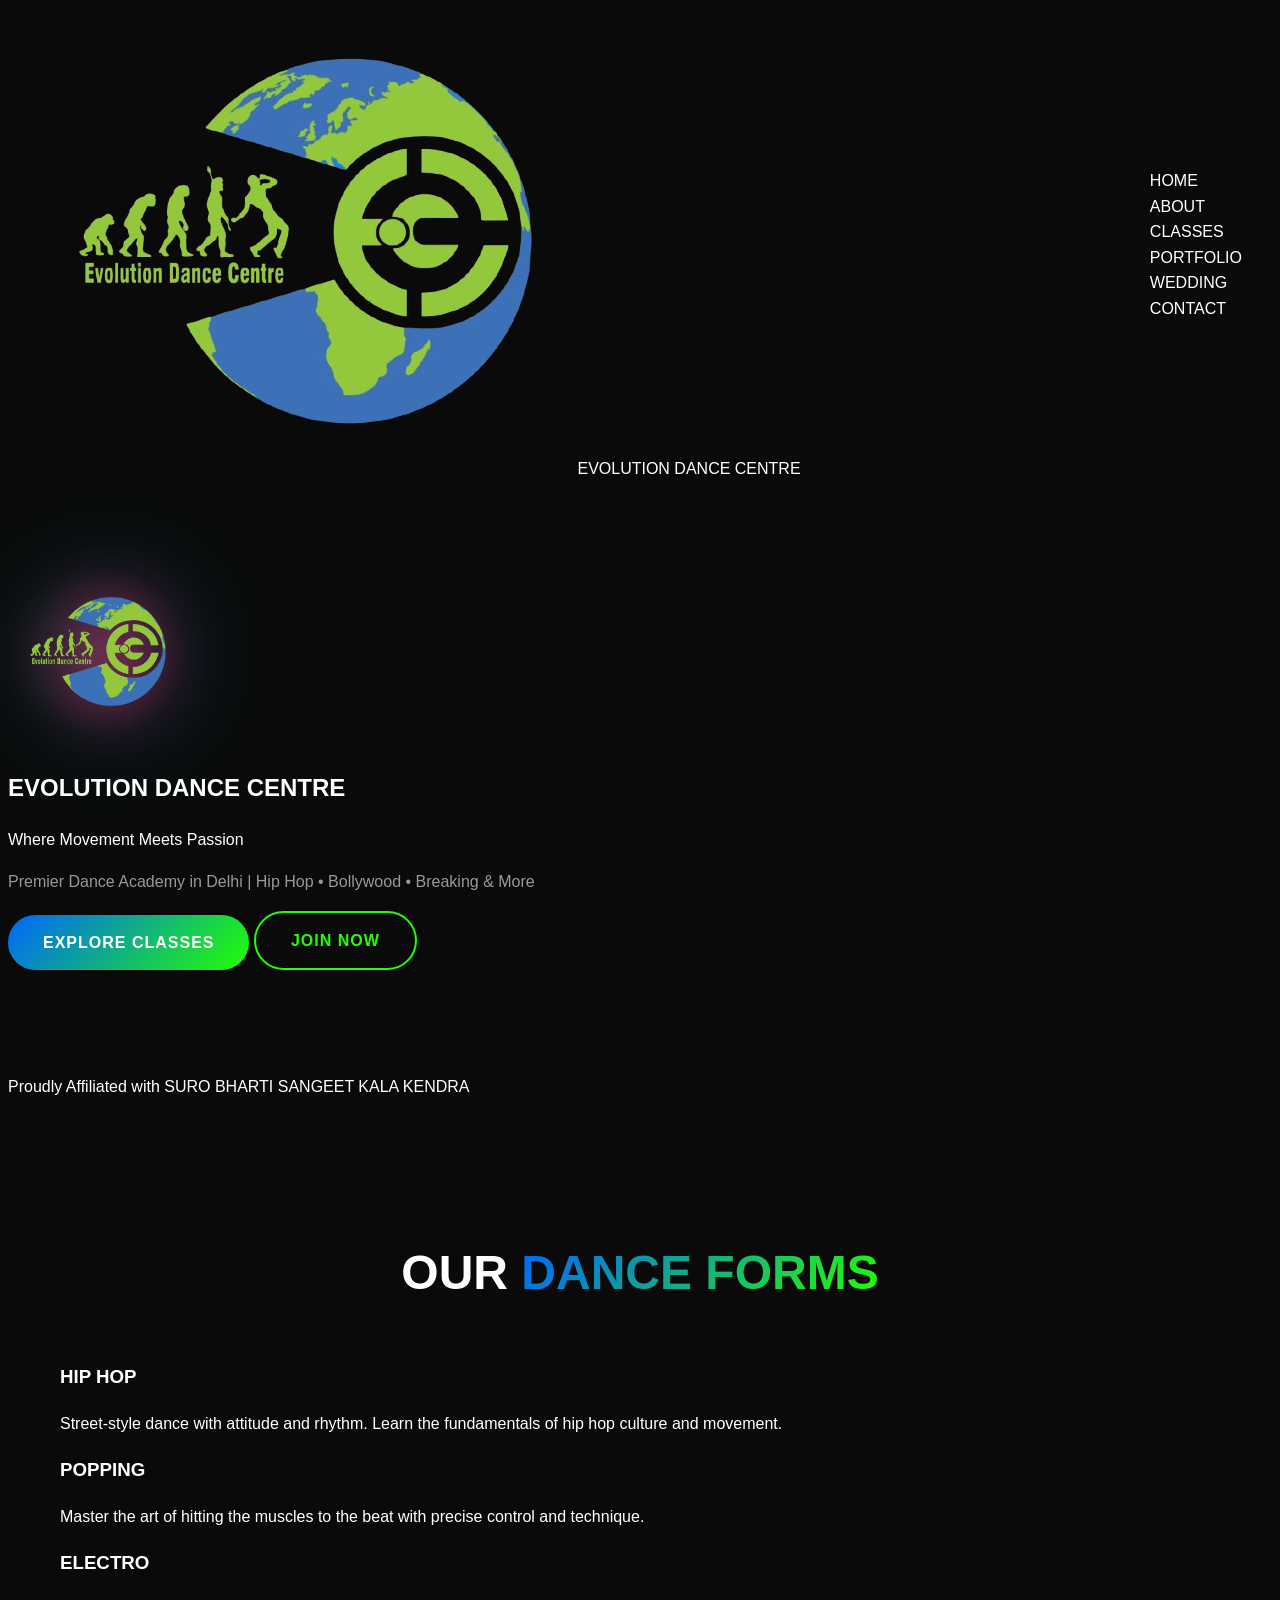
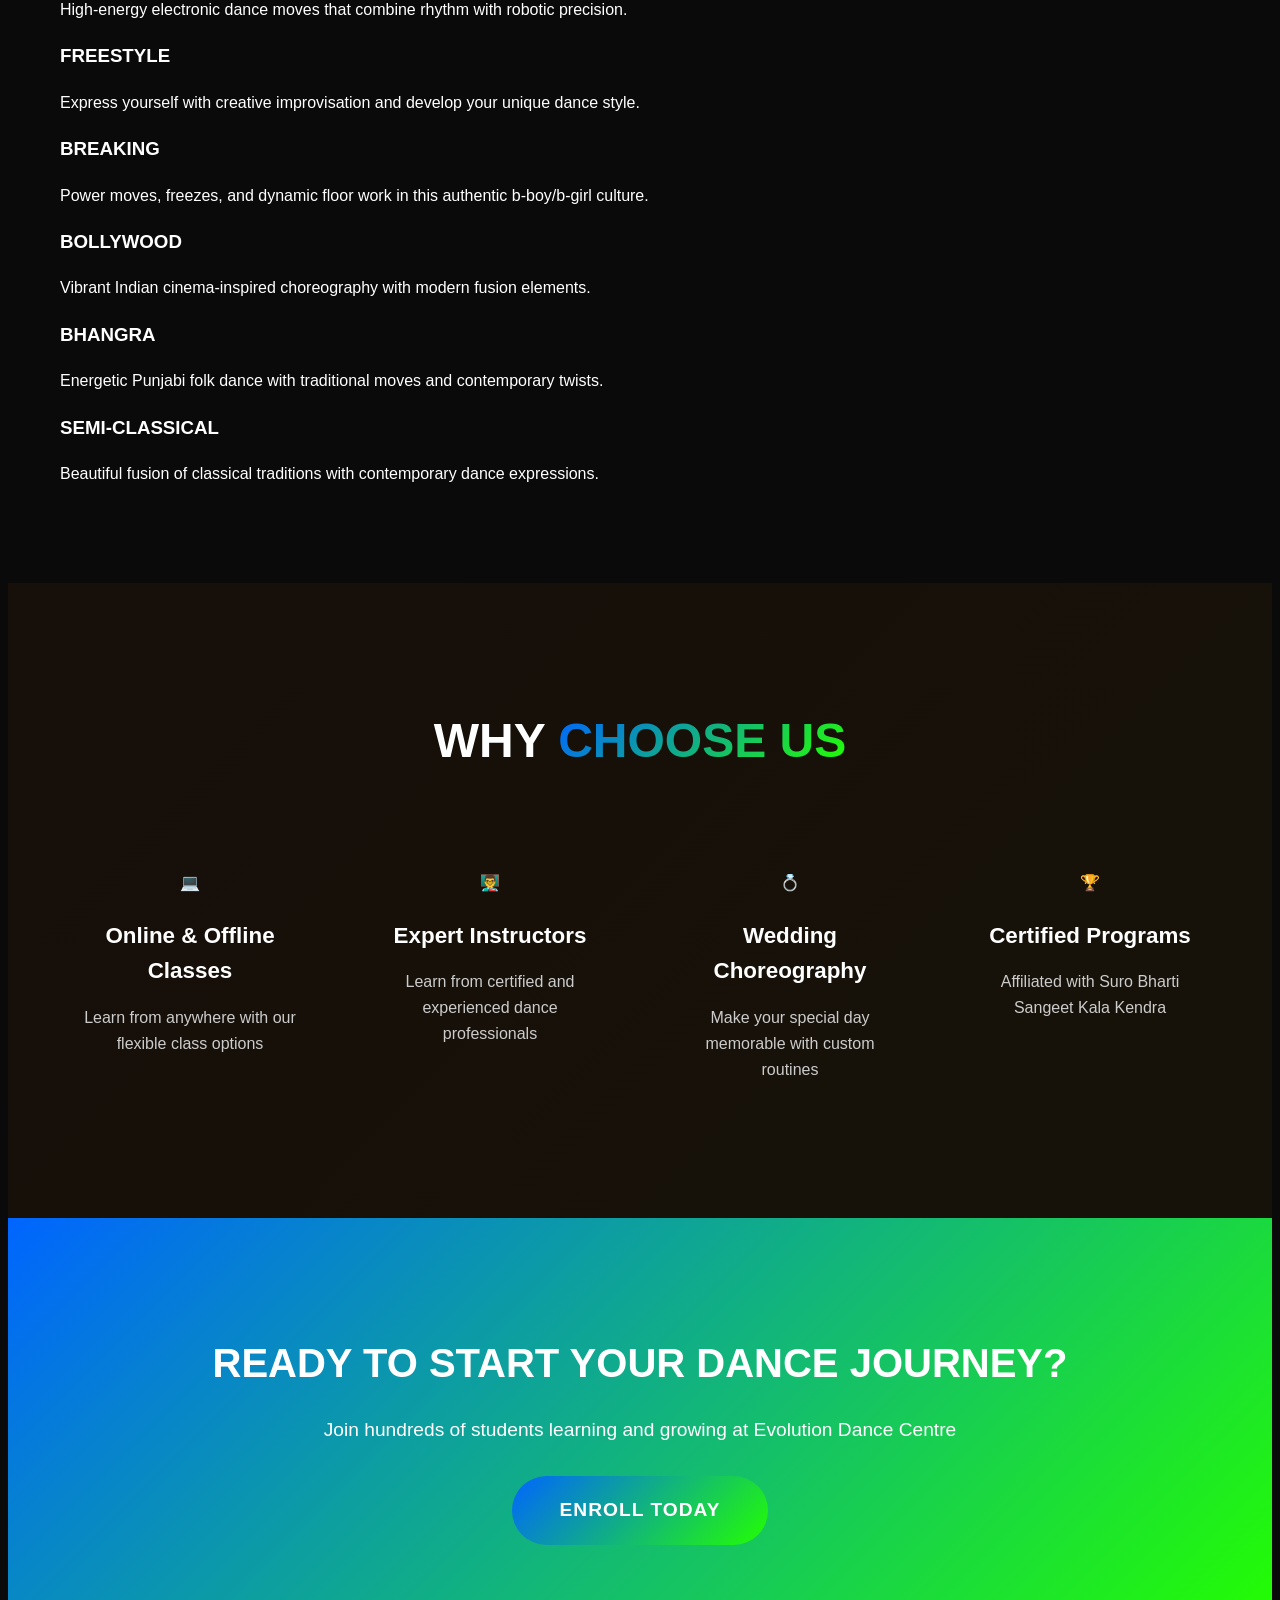
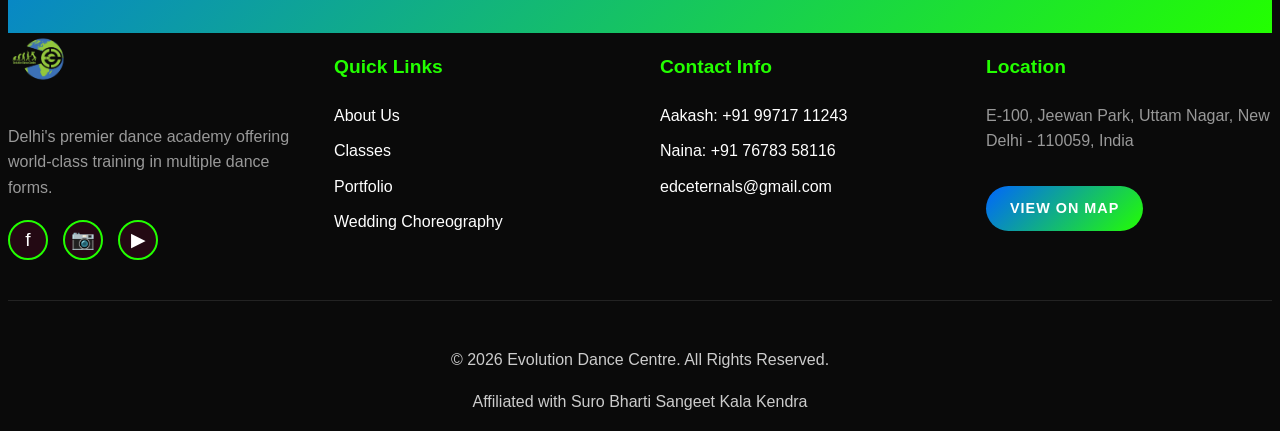
==== commit 145a004e: "Update index.html" ====
--- a/index.html
+++ b/index.html
@@ -4,14 +4,15 @@
     <meta charset="UTF-8">
     <meta name="viewport" content="width=device-width, initial-scale=1.0">
     <title>Evolution Dance Centre - Premier Dance Academy in Delhi</title>
+    <meta name="description" content="Evolution Dance Centre - Premier dance academy in Delhi offering Hip Hop, Bollywood, Breaking, and more. Affiliated with Suro Bharti Sangeet Kala Kendra.">
+    <link rel="icon" type="image/png" href="logo.png">
     <link rel="stylesheet" href="styles.css">
-    <link rel="stylesheet" href="https://cdnjs.cloudflare.com/ajax/libs/font-awesome/6.4.0/css/all.min.css">
 </head>
 <body>
     <!-- Navigation -->
-    <nav class="navbar" id="navbar">
+    <nav>
         <div class="nav-container">
-            <div class="logo">
+            <div class="logo-section">
                 <img src="logo.png" alt="Evolution Dance Centre Logo">
                 <span>EVOLUTION DANCE CENTRE</span>
             </div>
@@ -20,128 +21,99 @@
                 <span></span>
                 <span></span>
             </div>
-            <ul class="nav-menu" id="nav-menu">
+            <ul class="nav-links" id="navLinks">
                 <li><a href="index.html" class="active">HOME</a></li>
                 <li><a href="about.html">ABOUT</a></li>
                 <li><a href="classes.html">CLASSES</a></li>
                 <li><a href="portfolio.html">PORTFOLIO</a></li>
-                <li><a href="wedding.html">WEDDING CHOREOGRAPHY</a></li>
+                <li><a href="wedding.html">WEDDING</a></li>
                 <li><a href="contact.html">CONTACT</a></li>
             </ul>
         </div>
     </nav>
 
     <!-- Hero Section -->
-<section class="hero">
-    <div class="hero-overlay"></div>
-    <div class="hero-content">
-        <div class="hero-logo-container">
-            <!-- Floating particles around logo -->
-            <div class="particle" style="top: 20%; left: 10%; animation-delay: 0s;"></div>
-            <div class="particle" style="top: 30%; right: 15%; animation-delay: 0.5s;"></div>
-            <div class="particle" style="bottom: 25%; left: 20%; animation-delay: 1s;"></div>
-            <div class="particle" style="bottom: 35%; right: 10%; animation-delay: 1.5s;"></div>
-            <div class="particle" style="top: 50%; left: 5%; animation-delay: 2s;"></div>
-            <div class="particle" style="top: 60%; right: 8%; animation-delay: 2.5s;"></div>
-            
-            <img src="logo.png" alt="Evolution Dance Centre Logo" class="hero-logo">
-        </div>
-        <h1 class="glitch" data-text="EVOLUTION DANCE CENTRE">EVOLUTION DANCE CENTRE</h1>
-        <p class="hero-subtitle">Where Movement Meets Passion</p>
-        <p class="hero-description">Premier Dance Academy in Delhi | Hip Hop • Classical • Bollywood • Breaking & More</p>
-        <div class="hero-buttons">
-            <a href="classes.html" class="btn btn-primary">EXPLORE CLASSES</a> &nbsp; &nbsp;
-            <a href="contact.html" class="btn btn-secondary">JOIN NOW</a>
-        </div>
-    </div>
-    <div class="scroll-indicator">
-        <div class="mouse"></div>
-    </div>
-</section>
-
-    <!-- Affiliation Banner -->
-    <section class="affiliation-banner">
-        <div class="container">
-            <p>Proudly Affiliated with <a href="https://sskalakendra.org" target="_blank" class="affiliation-link">SURO BHARTI SANGEET KALA KENDRA</a></p>
+    <section class="hero">
+        <div class="hero-content">
+            <img src="logo.png" alt="Evolution Dance Centre" class="hero-logo">
+            <h1>EVOLUTION DANCE CENTRE</h1>
+            <p>Where Movement Meets Passion</p>
+            <p style="font-size: 1rem; color: #999;">Premier Dance Academy in Delhi | Hip Hop • Bollywood • Breaking & More</p>
+            <div class="hero-buttons">
+                <a href="classes.html" class="btn btn-primary">EXPLORE CLASSES</a>
+                <a href="contact.html" class="btn btn-secondary">JOIN NOW</a>
+            </div>
         </div>
     </section>
 
+    <!-- Affiliation Banner -->
+    <div class="affiliation">
+        <p>Proudly Affiliated with <a href="https://sskalakendra.org" target="_blank">SURO BHARTI SANGEET KALA KENDRA</a></p>
+    </div>
+
     <!-- Dance Forms Section -->
-    <section class="dance-forms">
+    <section>
         <div class="container">
             <h2 class="section-title">OUR <span>DANCE FORMS</span></h2>
-            <div class="forms-grid">
-                <div class="form-card" data-aos="fade-up">
-                    <div class="form-icon"></div>
+            <div class="dance-grid">
+                <div class="dance-card">
                     <h3>HIP HOP</h3>
-                    <p>Street-style dance with attitude and rhythm</p>
+                    <p>Street-style dance with attitude and rhythm. Learn the fundamentals of hip hop culture and movement.</p>
                 </div>
-                <div class="form-card" data-aos="fade-up" data-aos-delay="100">
-                    <div class="form-icon"></div>
+                <div class="dance-card">
                     <h3>POPPING</h3>
-                    <p>Hit the muscles to the beat</p>
+                    <p>Master the art of hitting the muscles to the beat with precise control and technique.</p>
                 </div>
-                <div class="form-card" data-aos="fade-up" data-aos-delay="200">
-                    <div class="form-icon"></div>
+                <div class="dance-card">
                     <h3>ELECTRO</h3>
-                    <p>High-energy electronic dance moves</p>
+                    <p>High-energy electronic dance moves that combine rhythm with robotic precision.</p>
                 </div>
-                <div class="form-card" data-aos="fade-up" data-aos-delay="300">
-                    <div class="form-icon"></div>
+                <div class="dance-card">
                     <h3>FREESTYLE</h3>
-                    <p>Express yourself with creative improvisation</p>
+                    <p>Express yourself with creative improvisation and develop your unique dance style.</p>
                 </div>
-                <div class="form-card" data-aos="fade-up">
-                    <div class="form-icon"></div>
+                <div class="dance-card">
                     <h3>BREAKING</h3>
-                    <p>Power moves and dynamic floor work</p>
+                    <p>Power moves, freezes, and dynamic floor work in this authentic b-boy/b-girl culture.</p>
                 </div>
-                <div class="form-card" data-aos="fade-up" data-aos-delay="100">
-                    <div class="form-icon"></div>
+                <div class="dance-card">
                     <h3>BOLLYWOOD</h3>
-                    <p>Vibrant Indian cinema-inspired choreography</p>
+                    <p>Vibrant Indian cinema-inspired choreography with modern fusion elements.</p>
                 </div>
-                <div class="form-card" data-aos="fade-up" data-aos-delay="200">
-                    <div class="form-icon"></div>
+                <div class="dance-card">
                     <h3>BHANGRA</h3>
-                    <p>Energetic Punjabi folk dance</p>
+                    <p>Energetic Punjabi folk dance with traditional moves and contemporary twists.</p>
                 </div>
-                <div class="form-card" data-aos="fade-up" data-aos-delay="300">
-                    <div class="form-icon"></div>
-                    <h3>CLASSICAL</h3>
-                    <p>Traditional Indian dance forms</p>
-                </div>
-                <div class="form-card" data-aos="fade-up" data-aos-delay="400">
-                    <div class="form-icon"></div>
+                <div class="dance-card">
                     <h3>SEMI-CLASSICAL</h3>
-                    <p>Fusion of traditional and contemporary</p>
+                    <p>Beautiful fusion of classical traditions with contemporary dance expressions.</p>
                 </div>
             </div>
         </div>
     </section>
 
     <!-- Features Section -->
-    <section class="features">
+    <section style="background: linear-gradient(135deg, rgba(255, 107, 0, 0.05), rgba(255, 165, 0, 0.05));">
         <div class="container">
             <h2 class="section-title">WHY <span>CHOOSE US</span></h2>
             <div class="features-grid">
                 <div class="feature-card">
-                    <i class="fas fa-laptop-house"></i>
+                    <div class="feature-icon">💻</div>
                     <h3>Online & Offline Classes</h3>
                     <p>Learn from anywhere with our flexible class options</p>
                 </div>
                 <div class="feature-card">
-                    <i class="fas fa-user-graduate"></i>
+                    <div class="feature-icon">👨‍🏫</div>
                     <h3>Expert Instructors</h3>
                     <p>Learn from certified and experienced dance professionals</p>
                 </div>
                 <div class="feature-card">
-                    <i class="fas fa-ring"></i>
+                    <div class="feature-icon">💍</div>
                     <h3>Wedding Choreography</h3>
                     <p>Make your special day memorable with custom routines</p>
                 </div>
                 <div class="feature-card">
-                    <i class="fas fa-certificate"></i>
+                    <div class="feature-icon">🏆</div>
                     <h3>Certified Programs</h3>
                     <p>Affiliated with Suro Bharti Sangeet Kala Kendra</p>
                 </div>
@@ -154,50 +126,48 @@
         <div class="container">
             <h2>READY TO START YOUR DANCE JOURNEY?</h2>
             <p>Join hundreds of students learning and growing at Evolution Dance Centre</p>
-            <a href="contact.html" class="btn btn-primary btn-large">ENROLL TODAY</a>
+            <a href="contact.html" class="btn btn-primary" style="font-size: 1.2rem; padding: 1.2rem 3rem;">ENROLL TODAY</a>
         </div>
     </section>
 
     <!-- Footer -->
-    <footer class="footer">
-        <div class="container">
-            <div class="footer-grid">
-                <div class="footer-col">
-                    <img src="logo.png" alt="Evolution Dance Centre" class="footer-logo">
-                    <p>Delhi's premier dance academy offering world-class training in multiple dance forms.</p>
-                    <div class="social-links">
-                        <a href="https://www.facebook.com/share/1BMeq9kMNm/?mibextid=wwXIfr" target="_blank"><i class="fab fa-facebook"></i></a>
-                        <a href="https://www.instagram.com/evolutiondance_centre?igsh=aGJnZWt2N3cwN3Jk" target="_blank"><i class="fab fa-instagram"></i></a>
-                        <a href="https://youtube.com/@edceternals-g3i?si=o3Gl9xt_s5TvM05G" target="_blank"><i class="fab fa-youtube"></i></a>
-                    </div>
-                </div>
-                <div class="footer-col">
-                    <h3>Quick Links</h3>
-                    <ul>
-                        <li><a href="about.html">About Us</a></li>
-                        <li><a href="classes.html">Classes</a></li>
-                        <li><a href="portfolio.html">Portfolio</a></li>
-                        <li><a href="wedding.html">Wedding Choreography</a></li>
-                    </ul>
-                </div>
-                <div class="footer-col">
-                    <h3>Contact Info</h3>
-                    <ul class="contact-info">
-                        <li><i class="fas fa-phone"></i> Aakash: <a href="tel:+919971711243">+91 99717 11243</a></li>
-                        <li><i class="fas fa-phone"></i> Naina: <a href="tel:+917678358116">+91 76783 58116</a></li>
-                        <li><i class="fas fa-envelope"></i> <a href="mailto:edceternals@gmail.com">edceternals@gmail.com</a></li>
-                    </ul>
-                </div>
-                <div class="footer-col">
-                    <h3>Location</h3>
-                    <p><i class="fas fa-map-marker-alt"></i> E-100, Jeewan Park, Uttam Nagar, New Delhi - 110059, India</p>
-                    <a href="https://maps.app.goo.gl/cfJKi5iW6E18Kwmt6?g_st=ic" target="_blank" class="btn btn-map">VIEW ON MAP</a>
+    <footer>
+        <div class="footer-grid">
+            <div class="footer-col">
+                <img src="logo.png" alt="Evolution Dance Centre" class="footer-logo">
+                <p style="color: #999; margin-bottom: 1rem;">Delhi's premier dance academy offering world-class training in multiple dance forms.</p>
+                <div class="social-links">
+                    <a href="https://www.facebook.com/share/1BMeq9kMNm/?mibextid=wwXIfr" target="_blank" aria-label="Facebook">f</a>
+                    <a href="https://www.instagram.com/evolutiondance_centre?igsh=aGJnZWt2N3cwN3Jk" target="_blank" aria-label="Instagram">📷</a>
+                    <a href="https://youtube.com/@edceternals-g3i?si=o3Gl9xt_s5TvM05G" target="_blank" aria-label="YouTube">▶</a>
                 </div>
             </div>
-            <div class="footer-bottom">
-                <p>&copy; 2026 Evolution Dance Centre. All Rights Reserved.</p>
-                <p>Affiliated with <a href="https://sskalakendra.org" target="_blank">Suro Bharti Sangeet Kala Kendra</a></p>
+            <div class="footer-col">
+                <h3>Quick Links</h3>
+                <ul>
+                    <li><a href="about.html">About Us</a></li>
+                    <li><a href="classes.html">Classes</a></li>
+                    <li><a href="portfolio.html">Portfolio</a></li>
+                    <li><a href="wedding.html">Wedding Choreography</a></li>
+                </ul>
             </div>
+            <div class="footer-col">
+                <h3>Contact Info</h3>
+                <ul>
+                    <li><a href="tel:+919971711243">Aakash: +91 99717 11243</a></li>
+                    <li><a href="tel:+917678358116">Naina: +91 76783 58116</a></li>
+                    <li><a href="mailto:edceternals@gmail.com">edceternals@gmail.com</a></li>
+                </ul>
+            </div>
+            <div class="footer-col">
+                <h3>Location</h3>
+                <p style="color: #999;">E-100, Jeewan Park, Uttam Nagar, New Delhi - 110059, India</p>
+                <a href="https://maps.app.goo.gl/cfJKi5iW6E18Kwmt6?g_st=ic" target="_blank" class="btn btn-primary" style="display: inline-block; margin-top: 1rem; padding: 0.7rem 1.5rem; font-size: 0.9rem;">VIEW ON MAP</a>
+            </div>
+        </div>
+        <div class="footer-bottom">
+            <p>&copy; 2026 Evolution Dance Centre. All Rights Reserved.</p>
+            <p style="margin-top: 0.5rem;">Affiliated with <a href="https://sskalakendra.org" target="_blank" style="color: var(--primary);">Suro Bharti Sangeet Kala Kendra</a></p>
         </div>
     </footer>
 
--- a/styles.css
+++ b/styles.css
@@ -27,6 +27,13 @@
     color: var(--text-light);
     line-height: 1.6;
     overflow-x: hidden;
+}
+
+.glitch{
+    font-size: 3rem;
+    background: -webkit-linear-gradient(90deg, #0065ff, #23ff00);
+    -webkit-background-clip: text;
+    -webkit-text-fill-color: transparent;
 }
 
 .container {
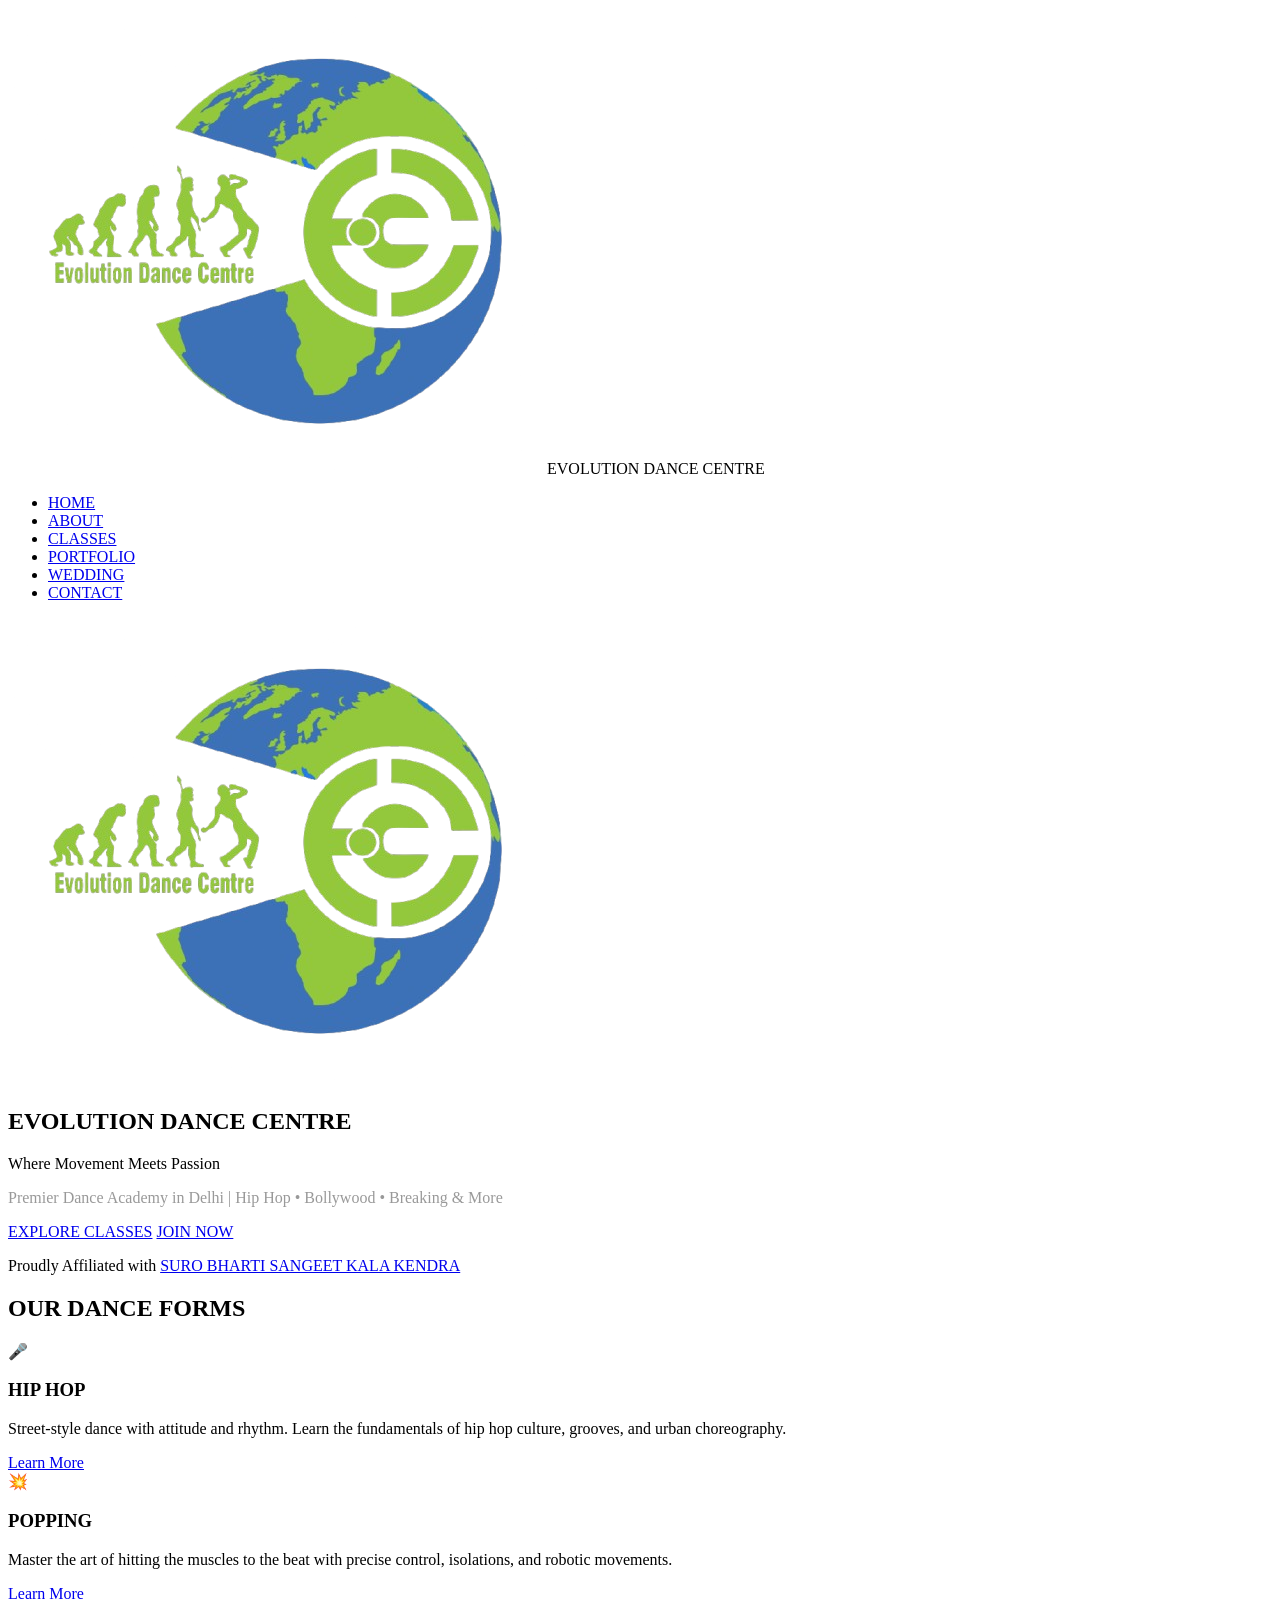
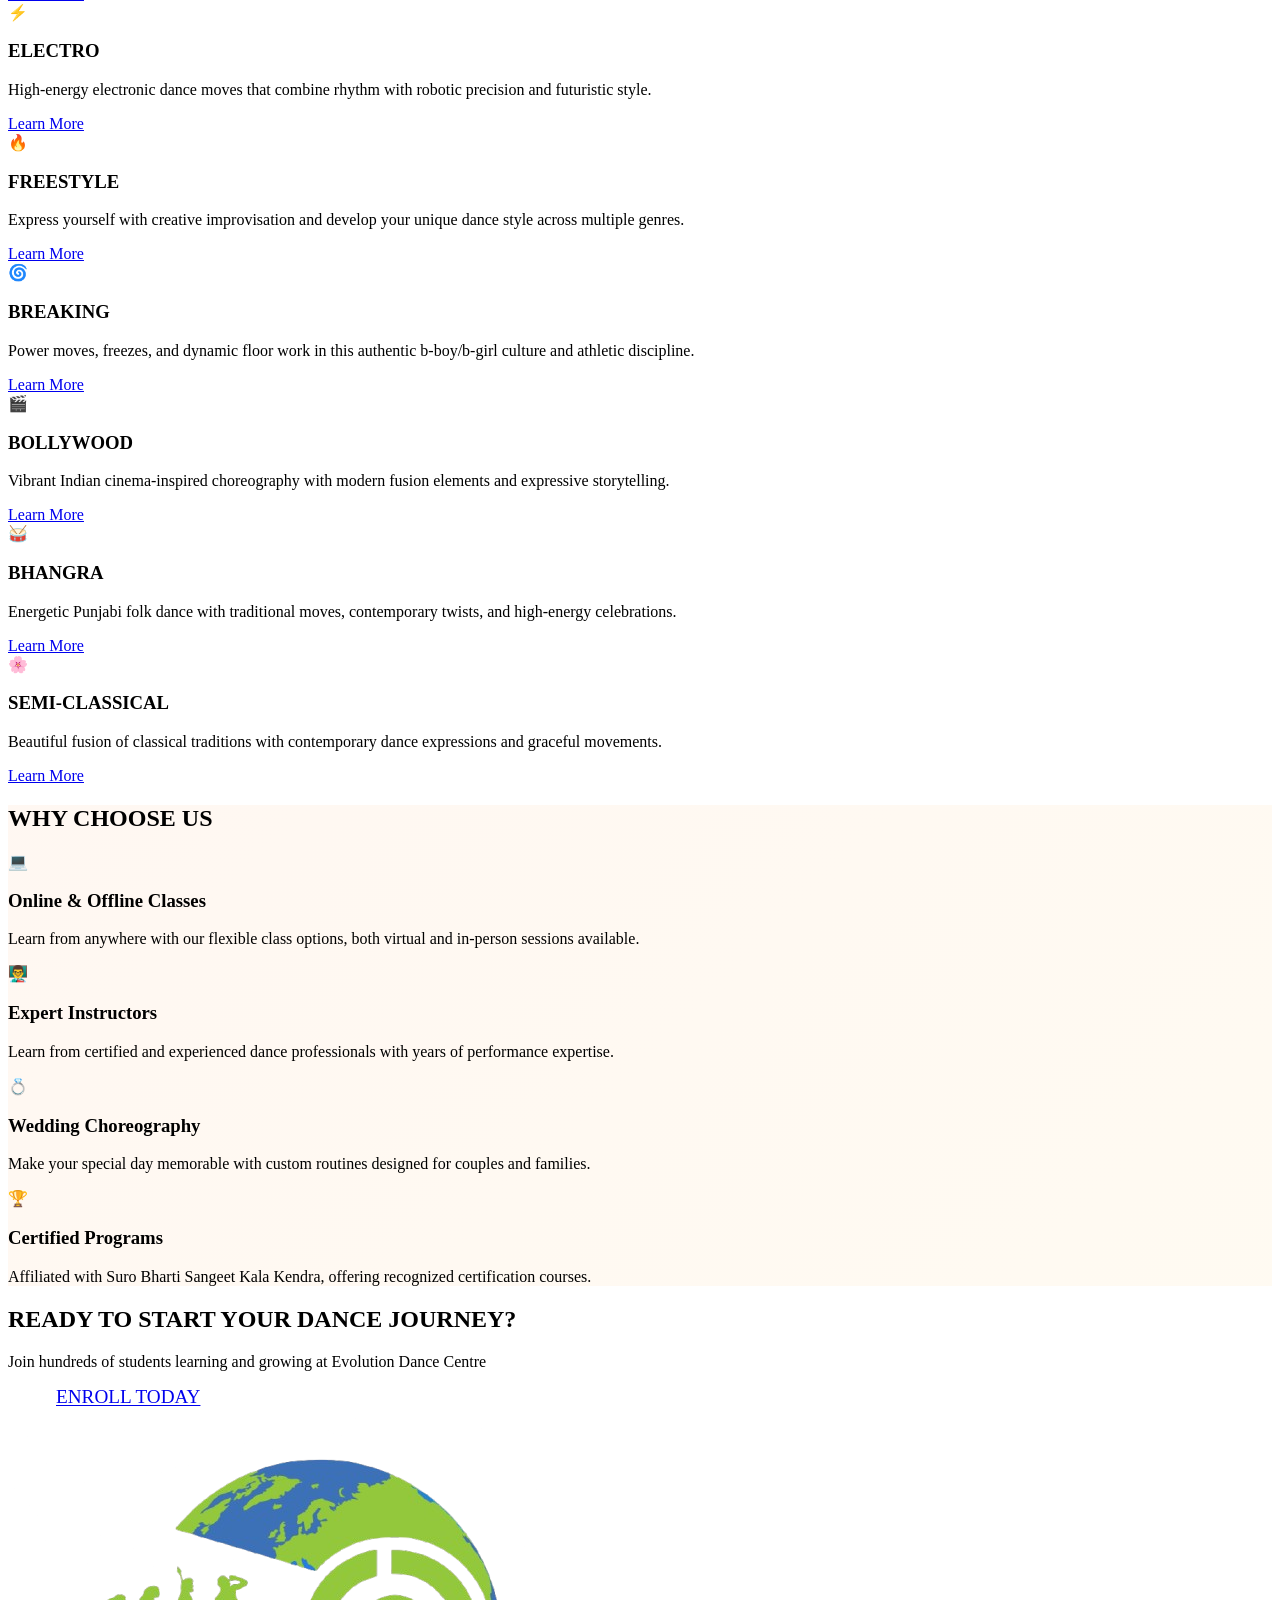
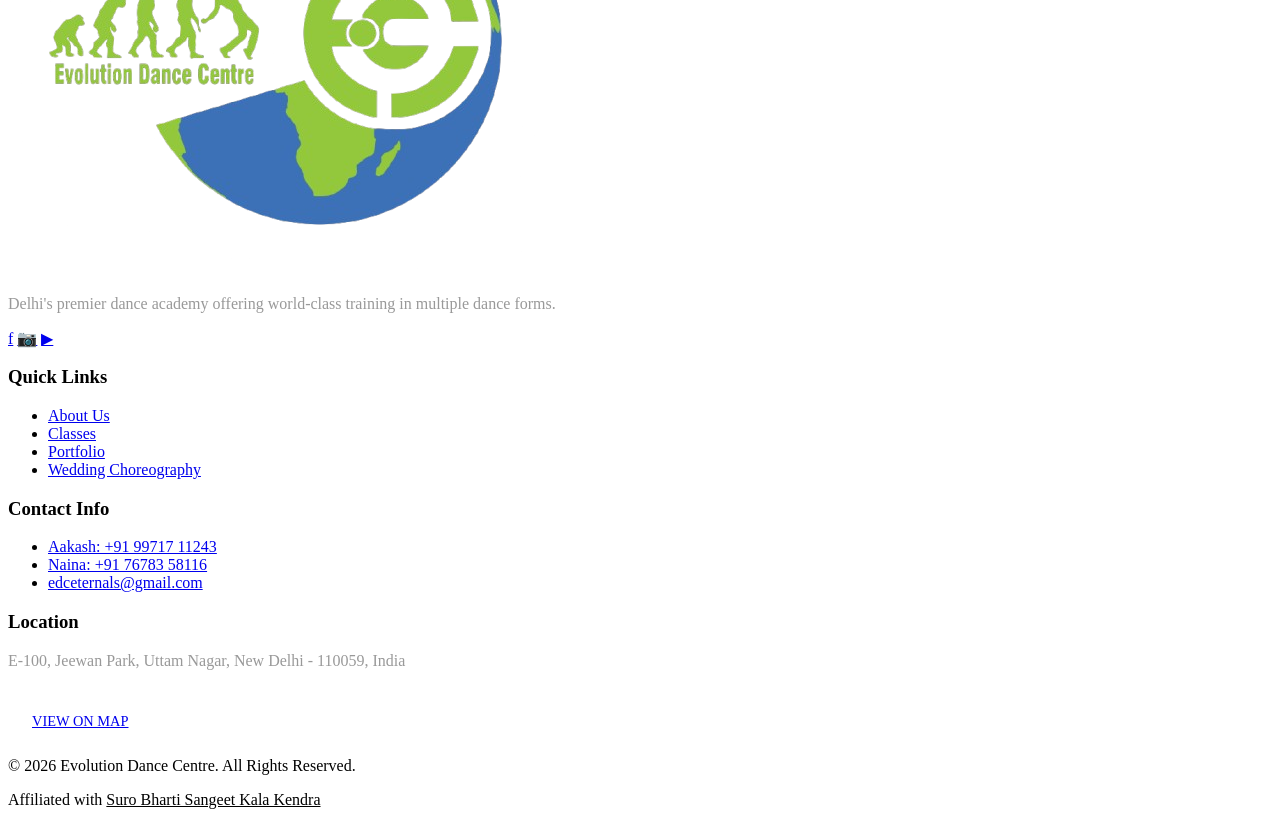
==== commit a5fb0c69: "Add files via upload" ====
--- a/index.html
+++ b/index.html
@@ -1,176 +1,257 @@
-<!DOCTYPE html>
-<html lang="en">
-<head>
-    <meta charset="UTF-8">
-    <meta name="viewport" content="width=device-width, initial-scale=1.0">
-    <title>Evolution Dance Centre - Premier Dance Academy in Delhi</title>
-    <meta name="description" content="Evolution Dance Centre - Premier dance academy in Delhi offering Hip Hop, Bollywood, Breaking, and more. Affiliated with Suro Bharti Sangeet Kala Kendra.">
-    <link rel="icon" type="image/png" href="logo.png">
-    <link rel="stylesheet" href="styles.css">
-</head>
-<body>
-    <!-- Navigation -->
-    <nav>
-        <div class="nav-container">
-            <div class="logo-section">
-                <img src="logo.png" alt="Evolution Dance Centre Logo">
-                <span>EVOLUTION DANCE CENTRE</span>
-            </div>
-            <div class="hamburger" id="hamburger">
-                <span></span>
-                <span></span>
-                <span></span>
-            </div>
-            <ul class="nav-links" id="navLinks">
-                <li><a href="index.html" class="active">HOME</a></li>
-                <li><a href="about.html">ABOUT</a></li>
-                <li><a href="classes.html">CLASSES</a></li>
-                <li><a href="portfolio.html">PORTFOLIO</a></li>
-                <li><a href="wedding.html">WEDDING</a></li>
-                <li><a href="contact.html">CONTACT</a></li>
-            </ul>
-        </div>
-    </nav>
-
-    <!-- Hero Section -->
-    <section class="hero">
-        <div class="hero-content">
-            <img src="logo.png" alt="Evolution Dance Centre" class="hero-logo">
-            <h1>EVOLUTION DANCE CENTRE</h1>
-            <p>Where Movement Meets Passion</p>
-            <p style="font-size: 1rem; color: #999;">Premier Dance Academy in Delhi | Hip Hop • Bollywood • Breaking & More</p>
-            <div class="hero-buttons">
-                <a href="classes.html" class="btn btn-primary">EXPLORE CLASSES</a>
-                <a href="contact.html" class="btn btn-secondary">JOIN NOW</a>
-            </div>
-        </div>
-    </section>
-
-    <!-- Affiliation Banner -->
-    <div class="affiliation">
-        <p>Proudly Affiliated with <a href="https://sskalakendra.org" target="_blank">SURO BHARTI SANGEET KALA KENDRA</a></p>
-    </div>
-
-    <!-- Dance Forms Section -->
-    <section>
-        <div class="container">
-            <h2 class="section-title">OUR <span>DANCE FORMS</span></h2>
-            <div class="dance-grid">
-                <div class="dance-card">
-                    <h3>HIP HOP</h3>
-                    <p>Street-style dance with attitude and rhythm. Learn the fundamentals of hip hop culture and movement.</p>
-                </div>
-                <div class="dance-card">
-                    <h3>POPPING</h3>
-                    <p>Master the art of hitting the muscles to the beat with precise control and technique.</p>
-                </div>
-                <div class="dance-card">
-                    <h3>ELECTRO</h3>
-                    <p>High-energy electronic dance moves that combine rhythm with robotic precision.</p>
-                </div>
-                <div class="dance-card">
-                    <h3>FREESTYLE</h3>
-                    <p>Express yourself with creative improvisation and develop your unique dance style.</p>
-                </div>
-                <div class="dance-card">
-                    <h3>BREAKING</h3>
-                    <p>Power moves, freezes, and dynamic floor work in this authentic b-boy/b-girl culture.</p>
-                </div>
-                <div class="dance-card">
-                    <h3>BOLLYWOOD</h3>
-                    <p>Vibrant Indian cinema-inspired choreography with modern fusion elements.</p>
-                </div>
-                <div class="dance-card">
-                    <h3>BHANGRA</h3>
-                    <p>Energetic Punjabi folk dance with traditional moves and contemporary twists.</p>
-                </div>
-                <div class="dance-card">
-                    <h3>SEMI-CLASSICAL</h3>
-                    <p>Beautiful fusion of classical traditions with contemporary dance expressions.</p>
-                </div>
-            </div>
-        </div>
-    </section>
-
-    <!-- Features Section -->
-    <section style="background: linear-gradient(135deg, rgba(255, 107, 0, 0.05), rgba(255, 165, 0, 0.05));">
-        <div class="container">
-            <h2 class="section-title">WHY <span>CHOOSE US</span></h2>
-            <div class="features-grid">
-                <div class="feature-card">
-                    <div class="feature-icon">💻</div>
-                    <h3>Online & Offline Classes</h3>
-                    <p>Learn from anywhere with our flexible class options</p>
-                </div>
-                <div class="feature-card">
-                    <div class="feature-icon">👨‍🏫</div>
-                    <h3>Expert Instructors</h3>
-                    <p>Learn from certified and experienced dance professionals</p>
-                </div>
-                <div class="feature-card">
-                    <div class="feature-icon">💍</div>
-                    <h3>Wedding Choreography</h3>
-                    <p>Make your special day memorable with custom routines</p>
-                </div>
-                <div class="feature-card">
-                    <div class="feature-icon">🏆</div>
-                    <h3>Certified Programs</h3>
-                    <p>Affiliated with Suro Bharti Sangeet Kala Kendra</p>
-                </div>
-            </div>
-        </div>
-    </section>
-
-    <!-- CTA Section -->
-    <section class="cta-section">
-        <div class="container">
-            <h2>READY TO START YOUR DANCE JOURNEY?</h2>
-            <p>Join hundreds of students learning and growing at Evolution Dance Centre</p>
-            <a href="contact.html" class="btn btn-primary" style="font-size: 1.2rem; padding: 1.2rem 3rem;">ENROLL TODAY</a>
-        </div>
-    </section>
-
-    <!-- Footer -->
-    <footer>
-        <div class="footer-grid">
-            <div class="footer-col">
-                <img src="logo.png" alt="Evolution Dance Centre" class="footer-logo">
-                <p style="color: #999; margin-bottom: 1rem;">Delhi's premier dance academy offering world-class training in multiple dance forms.</p>
-                <div class="social-links">
-                    <a href="https://www.facebook.com/share/1BMeq9kMNm/?mibextid=wwXIfr" target="_blank" aria-label="Facebook">f</a>
-                    <a href="https://www.instagram.com/evolutiondance_centre?igsh=aGJnZWt2N3cwN3Jk" target="_blank" aria-label="Instagram">📷</a>
-                    <a href="https://youtube.com/@edceternals-g3i?si=o3Gl9xt_s5TvM05G" target="_blank" aria-label="YouTube">▶</a>
-                </div>
-            </div>
-            <div class="footer-col">
-                <h3>Quick Links</h3>
-                <ul>
-                    <li><a href="about.html">About Us</a></li>
-                    <li><a href="classes.html">Classes</a></li>
-                    <li><a href="portfolio.html">Portfolio</a></li>
-                    <li><a href="wedding.html">Wedding Choreography</a></li>
-                </ul>
-            </div>
-            <div class="footer-col">
-                <h3>Contact Info</h3>
-                <ul>
-                    <li><a href="tel:+919971711243">Aakash: +91 99717 11243</a></li>
-                    <li><a href="tel:+917678358116">Naina: +91 76783 58116</a></li>
-                    <li><a href="mailto:edceternals@gmail.com">edceternals@gmail.com</a></li>
-                </ul>
-            </div>
-            <div class="footer-col">
-                <h3>Location</h3>
-                <p style="color: #999;">E-100, Jeewan Park, Uttam Nagar, New Delhi - 110059, India</p>
-                <a href="https://maps.app.goo.gl/cfJKi5iW6E18Kwmt6?g_st=ic" target="_blank" class="btn btn-primary" style="display: inline-block; margin-top: 1rem; padding: 0.7rem 1.5rem; font-size: 0.9rem;">VIEW ON MAP</a>
-            </div>
-        </div>
-        <div class="footer-bottom">
-            <p>&copy; 2026 Evolution Dance Centre. All Rights Reserved.</p>
-            <p style="margin-top: 0.5rem;">Affiliated with <a href="https://sskalakendra.org" target="_blank" style="color: var(--primary);">Suro Bharti Sangeet Kala Kendra</a></p>
-        </div>
-    </footer>
-
-    <script src="script.js"></script>
-</body>
-</html>
+<!DOCTYPE html>
+<html lang="en">
+<head>
+    <meta charset="UTF-8">
+    <meta name="viewport" content="width=device-width, initial-scale=1.0">
+    <title>Evolution Dance Centre - Premier Dance Academy in Delhi</title>
+    <meta name="description" content="Evolution Dance Centre - Premier dance academy in Delhi offering Hip Hop, Bollywood, Breaking, and more. Affiliated with Suro Bharti Sangeet Kala Kendra.">
+    <link rel="icon" type="image/png" href="logo.png">
+    <link rel="stylesheet" href="styles.css">
+</head>
+<body>
+    <!-- Navigation -->
+    <nav>
+        <div class="nav-container">
+            <div class="logo-section">
+                <img src="logo.png" alt="Evolution Dance Centre Logo">
+                <span>EVOLUTION DANCE CENTRE</span>
+            </div>
+            <div class="hamburger" id="hamburger">
+                <span></span>
+                <span></span>
+                <span></span>
+            </div>
+            <ul class="nav-links" id="navLinks">
+                <li><a href="index.html" class="active">HOME</a></li>
+                <li><a href="about.html">ABOUT</a></li>
+                <li><a href="classes.html">CLASSES</a></li>
+                <li><a href="portfolio.html">PORTFOLIO</a></li>
+                <li><a href="wedding.html">WEDDING</a></li>
+                <li><a href="contact.html">CONTACT</a></li>
+            </ul>
+        </div>
+    </nav>
+
+    <!-- Hero Section -->
+    <section class="hero">
+        <div class="hero-content">
+            <img src="logo.png" alt="Evolution Dance Centre" class="hero-logo">
+            <h1>EVOLUTION DANCE CENTRE</h1>
+            <p>Where Movement Meets Passion</p>
+            <p style="font-size: 1rem; color: #999; margin-top: 0.5rem;">Premier Dance Academy in Delhi | Hip Hop • Bollywood • Breaking & More</p>
+            <div class="hero-buttons">
+                <a href="classes.html" class="btn btn-primary">EXPLORE CLASSES</a>
+                <a href="contact.html" class="btn btn-secondary">JOIN NOW</a>
+            </div>
+        </div>
+    </section>
+
+    <!-- Affiliation Banner -->
+    <div class="affiliation">
+        <p>Proudly Affiliated with <a href="https://sskalakendra.org" target="_blank">SURO BHARTI SANGEET KALA KENDRA</a></p>
+    </div>
+
+    <!-- Dance Forms Section with Cards -->
+    <section>
+        <div class="container">
+            <h2 class="section-title">OUR <span>DANCE FORMS</span></h2>
+            <div class="dance-grid">
+                
+                <!-- Hip Hop Card -->
+                <div class="dance-card">
+                    <div class="dance-card-header">
+                        <div class="dance-card-icon">🎤</div>
+                        <h3>HIP HOP</h3>
+                    </div>
+                    <div class="dance-card-body">
+                        <p>Street-style dance with attitude and rhythm. Learn the fundamentals of hip hop culture, grooves, and urban choreography.</p>
+                    </div>
+                    <div class="dance-card-footer">
+                        <a href="classes.html" class="learn-more-btn">Learn More</a>
+                    </div>
+                </div>
+
+                <!-- Popping Card -->
+                <div class="dance-card">
+                    <div class="dance-card-header">
+                        <div class="dance-card-icon">💥</div>
+                        <h3>POPPING</h3>
+                    </div>
+                    <div class="dance-card-body">
+                        <p>Master the art of hitting the muscles to the beat with precise control, isolations, and robotic movements.</p>
+                    </div>
+                    <div class="dance-card-footer">
+                        <a href="classes.html" class="learn-more-btn">Learn More</a>
+                    </div>
+                </div>
+
+                <!-- Electro Card -->
+                <div class="dance-card">
+                    <div class="dance-card-header">
+                        <div class="dance-card-icon">⚡</div>
+                        <h3>ELECTRO</h3>
+                    </div>
+                    <div class="dance-card-body">
+                        <p>High-energy electronic dance moves that combine rhythm with robotic precision and futuristic style.</p>
+                    </div>
+                    <div class="dance-card-footer">
+                        <a href="classes.html" class="learn-more-btn">Learn More</a>
+                    </div>
+                </div>
+
+                <!-- Freestyle Card -->
+                <div class="dance-card">
+                    <div class="dance-card-header">
+                        <div class="dance-card-icon">🔥</div>
+                        <h3>FREESTYLE</h3>
+                    </div>
+                    <div class="dance-card-body">
+                        <p>Express yourself with creative improvisation and develop your unique dance style across multiple genres.</p>
+                    </div>
+                    <div class="dance-card-footer">
+                        <a href="classes.html" class="learn-more-btn">Learn More</a>
+                    </div>
+                </div>
+
+                <!-- Breaking Card -->
+                <div class="dance-card">
+                    <div class="dance-card-header">
+                        <div class="dance-card-icon">🌀</div>
+                        <h3>BREAKING</h3>
+                    </div>
+                    <div class="dance-card-body">
+                        <p>Power moves, freezes, and dynamic floor work in this authentic b-boy/b-girl culture and athletic discipline.</p>
+                    </div>
+                    <div class="dance-card-footer">
+                        <a href="classes.html" class="learn-more-btn">Learn More</a>
+                    </div>
+                </div>
+
+                <!-- Bollywood Card -->
+                <div class="dance-card">
+                    <div class="dance-card-header">
+                        <div class="dance-card-icon">🎬</div>
+                        <h3>BOLLYWOOD</h3>
+                    </div>
+                    <div class="dance-card-body">
+                        <p>Vibrant Indian cinema-inspired choreography with modern fusion elements and expressive storytelling.</p>
+                    </div>
+                    <div class="dance-card-footer">
+                        <a href="classes.html" class="learn-more-btn">Learn More</a>
+                    </div>
+                </div>
+
+                <!-- Bhangra Card -->
+                <div class="dance-card">
+                    <div class="dance-card-header">
+                        <div class="dance-card-icon">🥁</div>
+                        <h3>BHANGRA</h3>
+                    </div>
+                    <div class="dance-card-body">
+                        <p>Energetic Punjabi folk dance with traditional moves, contemporary twists, and high-energy celebrations.</p>
+                    </div>
+                    <div class="dance-card-footer">
+                        <a href="classes.html" class="learn-more-btn">Learn More</a>
+                    </div>
+                </div>
+
+                <!-- Semi-Classical Card -->
+                <div class="dance-card">
+                    <div class="dance-card-header">
+                        <div class="dance-card-icon">🌸</div>
+                        <h3>SEMI-CLASSICAL</h3>
+                    </div>
+                    <div class="dance-card-body">
+                        <p>Beautiful fusion of classical traditions with contemporary dance expressions and graceful movements.</p>
+                    </div>
+                    <div class="dance-card-footer">
+                        <a href="classes.html" class="learn-more-btn">Learn More</a>
+                    </div>
+                </div>
+
+            </div>
+        </div>
+    </section>
+
+    <!-- Features Section -->
+    <section style="background: linear-gradient(135deg, rgba(255, 107, 0, 0.05), rgba(255, 165, 0, 0.05));">
+        <div class="container">
+            <h2 class="section-title">WHY <span>CHOOSE US</span></h2>
+            <div class="features-grid">
+                <div class="feature-card">
+                    <div class="feature-icon">💻</div>
+                    <h3>Online & Offline Classes</h3>
+                    <p>Learn from anywhere with our flexible class options, both virtual and in-person sessions available.</p>
+                </div>
+                <div class="feature-card">
+                    <div class="feature-icon">👨‍🏫</div>
+                    <h3>Expert Instructors</h3>
+                    <p>Learn from certified and experienced dance professionals with years of performance expertise.</p>
+                </div>
+                <div class="feature-card">
+                    <div class="feature-icon">💍</div>
+                    <h3>Wedding Choreography</h3>
+                    <p>Make your special day memorable with custom routines designed for couples and families.</p>
+                </div>
+                <div class="feature-card">
+                    <div class="feature-icon">🏆</div>
+                    <h3>Certified Programs</h3>
+                    <p>Affiliated with Suro Bharti Sangeet Kala Kendra, offering recognized certification courses.</p>
+                </div>
+            </div>
+        </div>
+    </section>
+
+    <!-- CTA Section -->
+    <section class="cta-section">
+        <div class="container">
+            <h2>READY TO START YOUR DANCE JOURNEY?</h2>
+            <p>Join hundreds of students learning and growing at Evolution Dance Centre</p>
+            <a href="contact.html" class="btn btn-primary" style="font-size: 1.2rem; padding: 1.2rem 3rem;">ENROLL TODAY</a>
+        </div>
+    </section>
+
+    <!-- Footer -->
+    <footer>
+        <div class="footer-grid">
+            <div class="footer-col">
+                <img src="logo.png" alt="Evolution Dance Centre" class="footer-logo">
+                <p style="color: #999; margin-bottom: 1rem;">Delhi's premier dance academy offering world-class training in multiple dance forms.</p>
+                <div class="social-links">
+                    <a href="https://www.facebook.com/share/1BMeq9kMNm/?mibextid=wwXIfr" target="_blank" aria-label="Facebook">f</a>
+                    <a href="https://www.instagram.com/evolutiondance_centre?igsh=aGJnZWt2N3cwN3Jk" target="_blank" aria-label="Instagram">📷</a>
+                    <a href="https://youtube.com/@edceternals-g3i?si=o3Gl9xt_s5TvM05G" target="_blank" aria-label="YouTube">▶</a>
+                </div>
+            </div>
+            <div class="footer-col">
+                <h3>Quick Links</h3>
+                <ul>
+                    <li><a href="about.html">About Us</a></li>
+                    <li><a href="classes.html">Classes</a></li>
+                    <li><a href="portfolio.html">Portfolio</a></li>
+                    <li><a href="wedding.html">Wedding Choreography</a></li>
+                </ul>
+            </div>
+            <div class="footer-col">
+                <h3>Contact Info</h3>
+                <ul>
+                    <li><a href="tel:+919971711243">Aakash: +91 99717 11243</a></li>
+                    <li><a href="tel:+917678358116">Naina: +91 76783 58116</a></li>
+                    <li><a href="mailto:edceternals@gmail.com">edceternals@gmail.com</a></li>
+                </ul>
+            </div>
+            <div class="footer-col">
+                <h3>Location</h3>
+                <p style="color: #999;">E-100, Jeewan Park, Uttam Nagar, New Delhi - 110059, India</p>
+                <a href="https://maps.app.goo.gl/cfJKi5iW6E18Kwmt6?g_st=ic" target="_blank" class="btn btn-primary" style="display: inline-block; margin-top: 1rem; padding: 0.7rem 1.5rem; font-size: 0.9rem;">VIEW ON MAP</a>
+            </div>
+        </div>
+        <div class="footer-bottom">
+            <p>&copy; 2026 Evolution Dance Centre. All Rights Reserved.</p>
+            <p style="margin-top: 0.5rem;">Affiliated with <a href="https://sskalakendra.org" target="_blank" style="color: var(--primary);">Suro Bharti Sangeet Kala Kendra</a></p>
+        </div>
+    </footer>
+
+    <script src="script.js"></script>
+</body>
+</html>
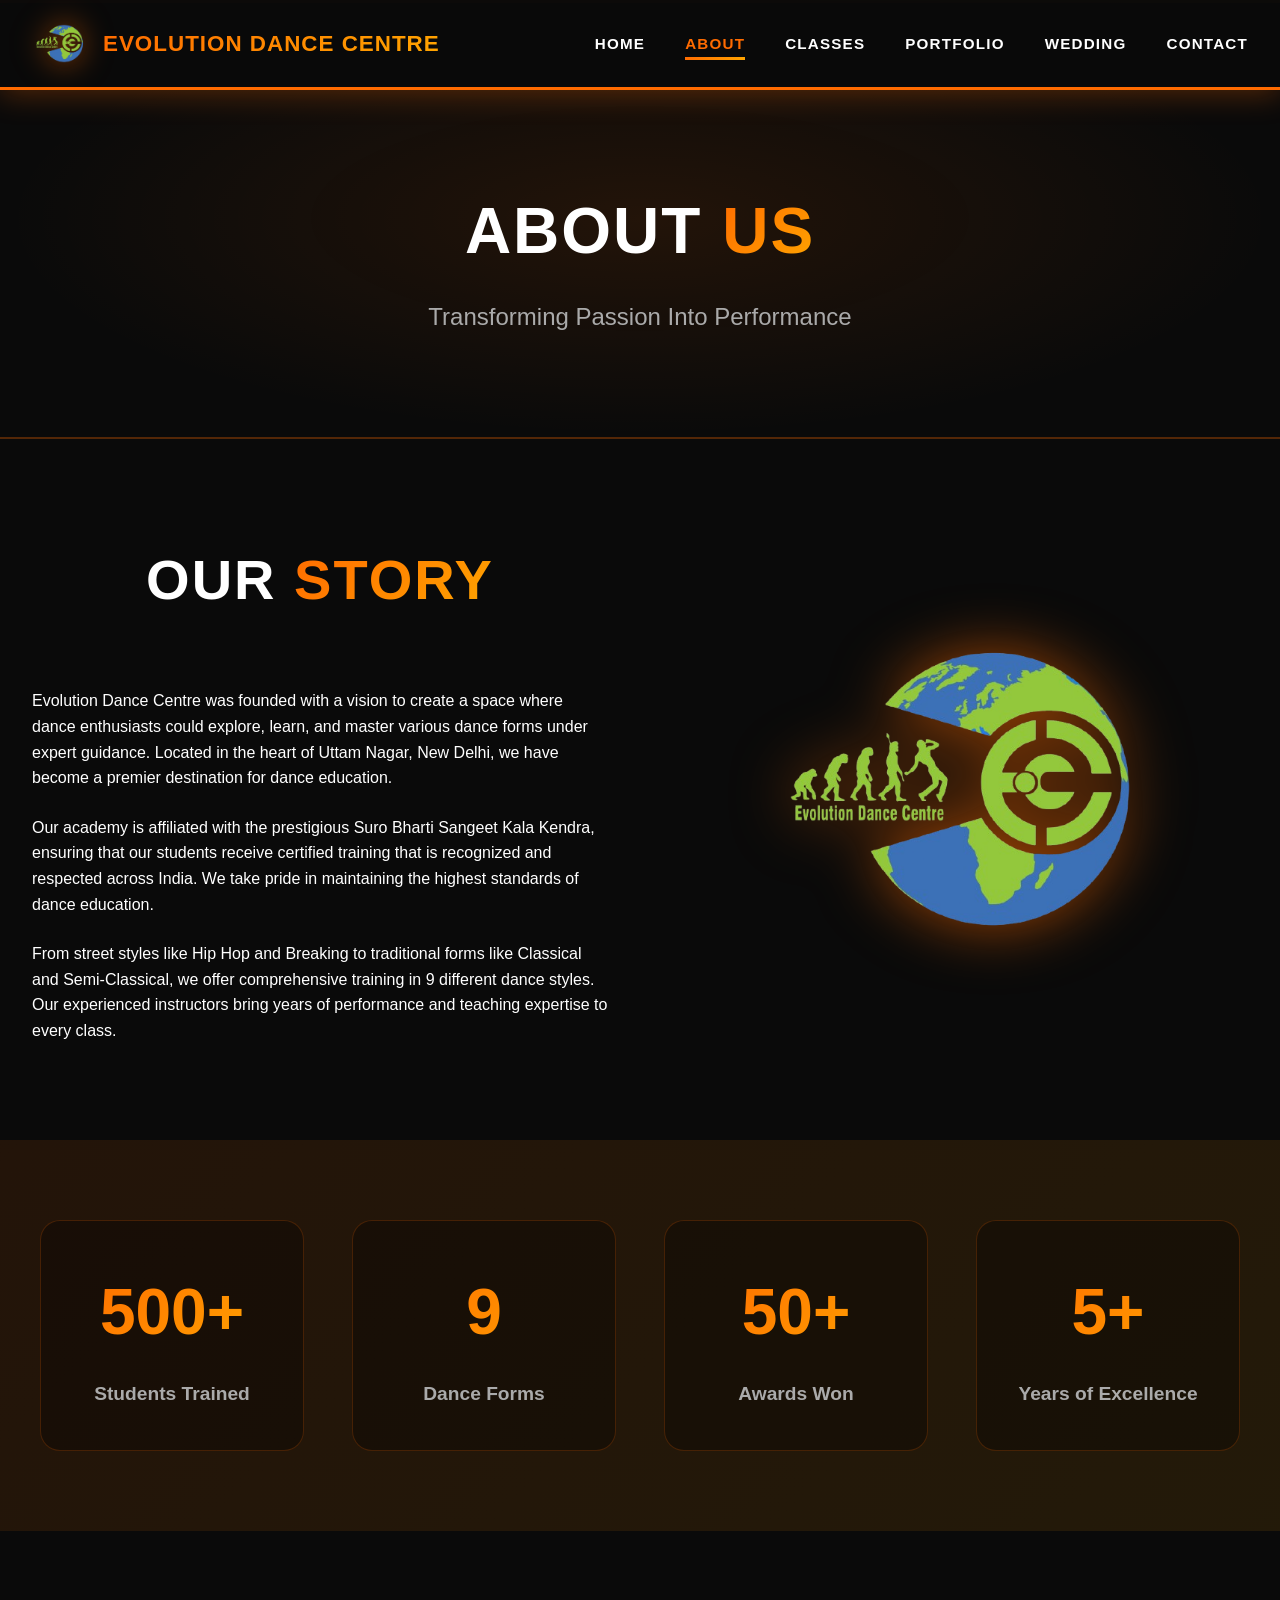
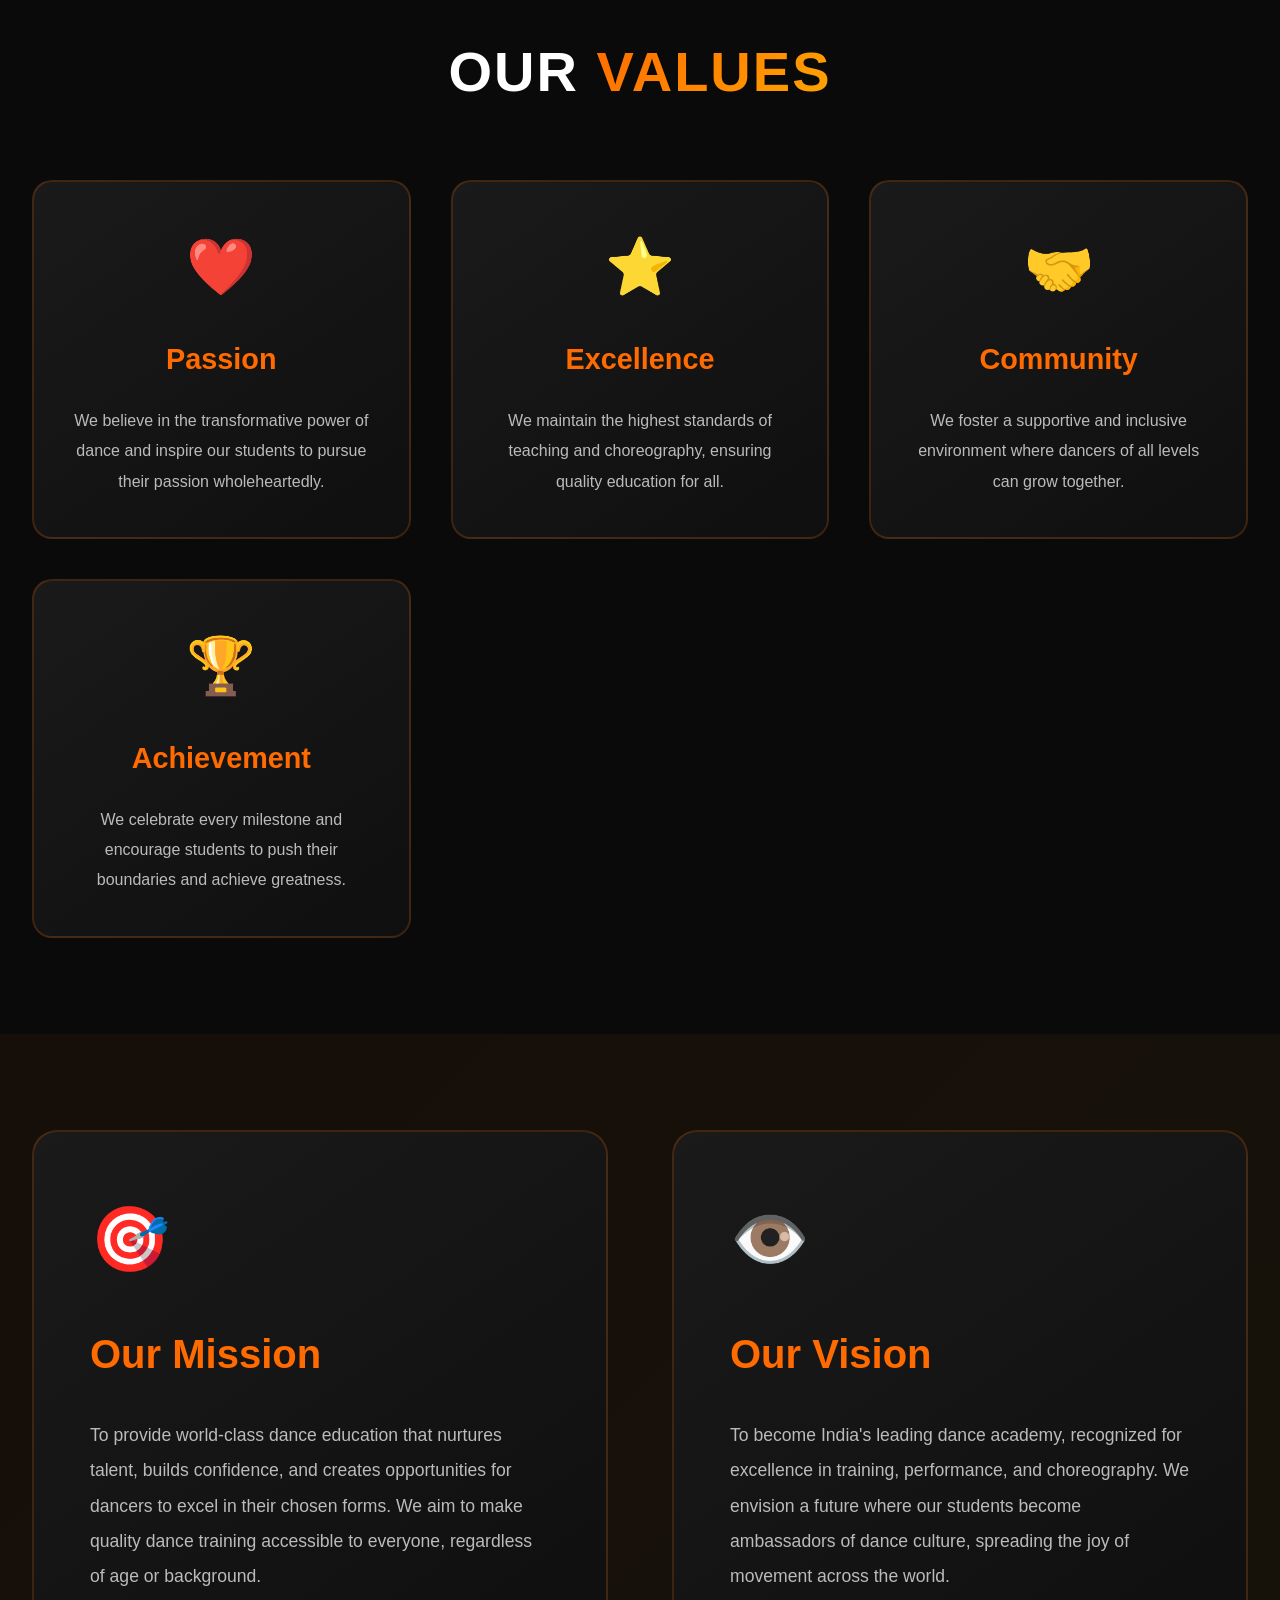
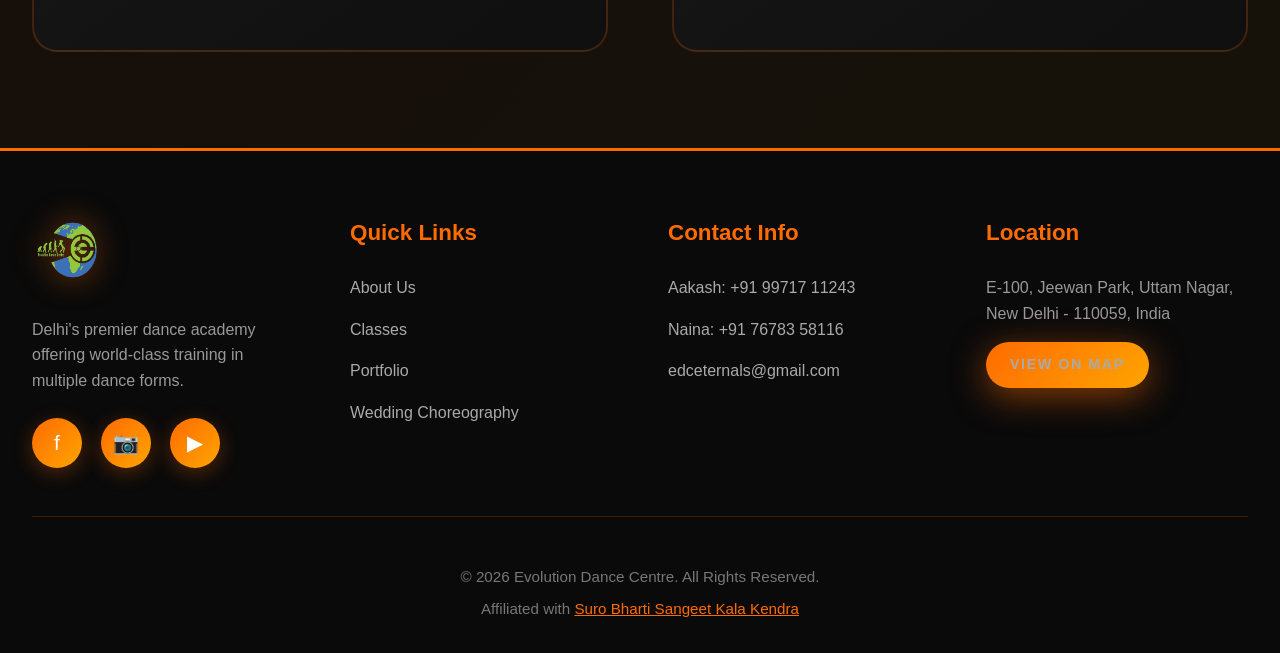
==== commit 2d794626: "Create index.html" ====
--- a/index.html
+++ b/index.html
@@ -1,257 +1,164 @@
-<!DOCTYPE html>
-<html lang="en">
-<head>
-    <meta charset="UTF-8">
-    <meta name="viewport" content="width=device-width, initial-scale=1.0">
-    <title>Evolution Dance Centre - Premier Dance Academy in Delhi</title>
-    <meta name="description" content="Evolution Dance Centre - Premier dance academy in Delhi offering Hip Hop, Bollywood, Breaking, and more. Affiliated with Suro Bharti Sangeet Kala Kendra.">
-    <link rel="icon" type="image/png" href="logo.png">
-    <link rel="stylesheet" href="styles.css">
-</head>
-<body>
-    <!-- Navigation -->
-    <nav>
-        <div class="nav-container">
-            <div class="logo-section">
-                <img src="logo.png" alt="Evolution Dance Centre Logo">
-                <span>EVOLUTION DANCE CENTRE</span>
-            </div>
-            <div class="hamburger" id="hamburger">
-                <span></span>
-                <span></span>
-                <span></span>
-            </div>
-            <ul class="nav-links" id="navLinks">
-                <li><a href="index.html" class="active">HOME</a></li>
-                <li><a href="about.html">ABOUT</a></li>
-                <li><a href="classes.html">CLASSES</a></li>
-                <li><a href="portfolio.html">PORTFOLIO</a></li>
-                <li><a href="wedding.html">WEDDING</a></li>
-                <li><a href="contact.html">CONTACT</a></li>
-            </ul>
-        </div>
-    </nav>
-
-    <!-- Hero Section -->
-    <section class="hero">
-        <div class="hero-content">
-            <img src="logo.png" alt="Evolution Dance Centre" class="hero-logo">
-            <h1>EVOLUTION DANCE CENTRE</h1>
-            <p>Where Movement Meets Passion</p>
-            <p style="font-size: 1rem; color: #999; margin-top: 0.5rem;">Premier Dance Academy in Delhi | Hip Hop • Bollywood • Breaking & More</p>
-            <div class="hero-buttons">
-                <a href="classes.html" class="btn btn-primary">EXPLORE CLASSES</a>
-                <a href="contact.html" class="btn btn-secondary">JOIN NOW</a>
-            </div>
-        </div>
-    </section>
-
-    <!-- Affiliation Banner -->
-    <div class="affiliation">
-        <p>Proudly Affiliated with <a href="https://sskalakendra.org" target="_blank">SURO BHARTI SANGEET KALA KENDRA</a></p>
-    </div>
-
-    <!-- Dance Forms Section with Cards -->
-    <section>
-        <div class="container">
-            <h2 class="section-title">OUR <span>DANCE FORMS</span></h2>
-            <div class="dance-grid">
-                
-                <!-- Hip Hop Card -->
-                <div class="dance-card">
-                    <div class="dance-card-header">
-                        <div class="dance-card-icon">🎤</div>
-                        <h3>HIP HOP</h3>
-                    </div>
-                    <div class="dance-card-body">
-                        <p>Street-style dance with attitude and rhythm. Learn the fundamentals of hip hop culture, grooves, and urban choreography.</p>
-                    </div>
-                    <div class="dance-card-footer">
-                        <a href="classes.html" class="learn-more-btn">Learn More</a>
-                    </div>
-                </div>
-
-                <!-- Popping Card -->
-                <div class="dance-card">
-                    <div class="dance-card-header">
-                        <div class="dance-card-icon">💥</div>
-                        <h3>POPPING</h3>
-                    </div>
-                    <div class="dance-card-body">
-                        <p>Master the art of hitting the muscles to the beat with precise control, isolations, and robotic movements.</p>
-                    </div>
-                    <div class="dance-card-footer">
-                        <a href="classes.html" class="learn-more-btn">Learn More</a>
-                    </div>
-                </div>
-
-                <!-- Electro Card -->
-                <div class="dance-card">
-                    <div class="dance-card-header">
-                        <div class="dance-card-icon">⚡</div>
-                        <h3>ELECTRO</h3>
-                    </div>
-                    <div class="dance-card-body">
-                        <p>High-energy electronic dance moves that combine rhythm with robotic precision and futuristic style.</p>
-                    </div>
-                    <div class="dance-card-footer">
-                        <a href="classes.html" class="learn-more-btn">Learn More</a>
-                    </div>
-                </div>
-
-                <!-- Freestyle Card -->
-                <div class="dance-card">
-                    <div class="dance-card-header">
-                        <div class="dance-card-icon">🔥</div>
-                        <h3>FREESTYLE</h3>
-                    </div>
-                    <div class="dance-card-body">
-                        <p>Express yourself with creative improvisation and develop your unique dance style across multiple genres.</p>
-                    </div>
-                    <div class="dance-card-footer">
-                        <a href="classes.html" class="learn-more-btn">Learn More</a>
-                    </div>
-                </div>
-
-                <!-- Breaking Card -->
-                <div class="dance-card">
-                    <div class="dance-card-header">
-                        <div class="dance-card-icon">🌀</div>
-                        <h3>BREAKING</h3>
-                    </div>
-                    <div class="dance-card-body">
-                        <p>Power moves, freezes, and dynamic floor work in this authentic b-boy/b-girl culture and athletic discipline.</p>
-                    </div>
-                    <div class="dance-card-footer">
-                        <a href="classes.html" class="learn-more-btn">Learn More</a>
-                    </div>
-                </div>
-
-                <!-- Bollywood Card -->
-                <div class="dance-card">
-                    <div class="dance-card-header">
-                        <div class="dance-card-icon">🎬</div>
-                        <h3>BOLLYWOOD</h3>
-                    </div>
-                    <div class="dance-card-body">
-                        <p>Vibrant Indian cinema-inspired choreography with modern fusion elements and expressive storytelling.</p>
-                    </div>
-                    <div class="dance-card-footer">
-                        <a href="classes.html" class="learn-more-btn">Learn More</a>
-                    </div>
-                </div>
-
-                <!-- Bhangra Card -->
-                <div class="dance-card">
-                    <div class="dance-card-header">
-                        <div class="dance-card-icon">🥁</div>
-                        <h3>BHANGRA</h3>
-                    </div>
-                    <div class="dance-card-body">
-                        <p>Energetic Punjabi folk dance with traditional moves, contemporary twists, and high-energy celebrations.</p>
-                    </div>
-                    <div class="dance-card-footer">
-                        <a href="classes.html" class="learn-more-btn">Learn More</a>
-                    </div>
-                </div>
-
-                <!-- Semi-Classical Card -->
-                <div class="dance-card">
-                    <div class="dance-card-header">
-                        <div class="dance-card-icon">🌸</div>
-                        <h3>SEMI-CLASSICAL</h3>
-                    </div>
-                    <div class="dance-card-body">
-                        <p>Beautiful fusion of classical traditions with contemporary dance expressions and graceful movements.</p>
-                    </div>
-                    <div class="dance-card-footer">
-                        <a href="classes.html" class="learn-more-btn">Learn More</a>
-                    </div>
-                </div>
-
-            </div>
-        </div>
-    </section>
-
-    <!-- Features Section -->
-    <section style="background: linear-gradient(135deg, rgba(255, 107, 0, 0.05), rgba(255, 165, 0, 0.05));">
-        <div class="container">
-            <h2 class="section-title">WHY <span>CHOOSE US</span></h2>
-            <div class="features-grid">
-                <div class="feature-card">
-                    <div class="feature-icon">💻</div>
-                    <h3>Online & Offline Classes</h3>
-                    <p>Learn from anywhere with our flexible class options, both virtual and in-person sessions available.</p>
-                </div>
-                <div class="feature-card">
-                    <div class="feature-icon">👨‍🏫</div>
-                    <h3>Expert Instructors</h3>
-                    <p>Learn from certified and experienced dance professionals with years of performance expertise.</p>
-                </div>
-                <div class="feature-card">
-                    <div class="feature-icon">💍</div>
-                    <h3>Wedding Choreography</h3>
-                    <p>Make your special day memorable with custom routines designed for couples and families.</p>
-                </div>
-                <div class="feature-card">
-                    <div class="feature-icon">🏆</div>
-                    <h3>Certified Programs</h3>
-                    <p>Affiliated with Suro Bharti Sangeet Kala Kendra, offering recognized certification courses.</p>
-                </div>
-            </div>
-        </div>
-    </section>
-
-    <!-- CTA Section -->
-    <section class="cta-section">
-        <div class="container">
-            <h2>READY TO START YOUR DANCE JOURNEY?</h2>
-            <p>Join hundreds of students learning and growing at Evolution Dance Centre</p>
-            <a href="contact.html" class="btn btn-primary" style="font-size: 1.2rem; padding: 1.2rem 3rem;">ENROLL TODAY</a>
-        </div>
-    </section>
-
-    <!-- Footer -->
-    <footer>
-        <div class="footer-grid">
-            <div class="footer-col">
-                <img src="logo.png" alt="Evolution Dance Centre" class="footer-logo">
-                <p style="color: #999; margin-bottom: 1rem;">Delhi's premier dance academy offering world-class training in multiple dance forms.</p>
-                <div class="social-links">
-                    <a href="https://www.facebook.com/share/1BMeq9kMNm/?mibextid=wwXIfr" target="_blank" aria-label="Facebook">f</a>
-                    <a href="https://www.instagram.com/evolutiondance_centre?igsh=aGJnZWt2N3cwN3Jk" target="_blank" aria-label="Instagram">📷</a>
-                    <a href="https://youtube.com/@edceternals-g3i?si=o3Gl9xt_s5TvM05G" target="_blank" aria-label="YouTube">▶</a>
-                </div>
-            </div>
-            <div class="footer-col">
-                <h3>Quick Links</h3>
-                <ul>
-                    <li><a href="about.html">About Us</a></li>
-                    <li><a href="classes.html">Classes</a></li>
-                    <li><a href="portfolio.html">Portfolio</a></li>
-                    <li><a href="wedding.html">Wedding Choreography</a></li>
-                </ul>
-            </div>
-            <div class="footer-col">
-                <h3>Contact Info</h3>
-                <ul>
-                    <li><a href="tel:+919971711243">Aakash: +91 99717 11243</a></li>
-                    <li><a href="tel:+917678358116">Naina: +91 76783 58116</a></li>
-                    <li><a href="mailto:edceternals@gmail.com">edceternals@gmail.com</a></li>
-                </ul>
-            </div>
-            <div class="footer-col">
-                <h3>Location</h3>
-                <p style="color: #999;">E-100, Jeewan Park, Uttam Nagar, New Delhi - 110059, India</p>
-                <a href="https://maps.app.goo.gl/cfJKi5iW6E18Kwmt6?g_st=ic" target="_blank" class="btn btn-primary" style="display: inline-block; margin-top: 1rem; padding: 0.7rem 1.5rem; font-size: 0.9rem;">VIEW ON MAP</a>
-            </div>
-        </div>
-        <div class="footer-bottom">
-            <p>&copy; 2026 Evolution Dance Centre. All Rights Reserved.</p>
-            <p style="margin-top: 0.5rem;">Affiliated with <a href="https://sskalakendra.org" target="_blank" style="color: var(--primary);">Suro Bharti Sangeet Kala Kendra</a></p>
-        </div>
-    </footer>
-
-    <script src="script.js"></script>
-</body>
-</html>
+<!DOCTYPE html>
+<html lang="en">
+<head>
+    <meta charset="UTF-8">
+    <meta name="viewport" content="width=device-width, initial-scale=1.0">
+    <title>About Us - Evolution Dance Centre</title>
+    <link rel="icon" type="image/png" href="logo.png">
+    <link rel="stylesheet" href="styles.css">
+</head>
+<body>
+    <nav>
+        <div class="nav-container">
+            <div class="logo-section">
+                <img src="logo.png" alt="Evolution Dance Centre Logo">
+                <span>EVOLUTION DANCE CENTRE</span>
+            </div>
+            <div class="hamburger" onclick="toggleMenu()">
+                <span></span>
+                <span></span>
+                <span></span>
+            </div>
+            <ul class="nav-links" id="navLinks">
+                <li><a href="index.html">HOME</a></li>
+                <li><a href="about.html" class="active">ABOUT</a></li>
+                <li><a href="classes.html">CLASSES</a></li>
+                <li><a href="portfolio.html">PORTFOLIO</a></li>
+                <li><a href="wedding.html">WEDDING</a></li>
+                <li><a href="contact.html">CONTACT</a></li>
+            </ul>
+        </div>
+    </nav>
+
+    <div class="page-header">
+        <h1>ABOUT <span>US</span></h1>
+        <p>Transforming Passion Into Performance</p>
+    </div>
+
+    <section class="content-section">
+        <div class="container">
+            <div class="two-column">
+                <div>
+                    <h2 class="section-title">OUR <span>STORY</span></h2>
+                    <p style="margin-bottom: 1.5rem;">Evolution Dance Centre was founded with a vision to create a space where dance enthusiasts could explore, learn, and master various dance forms under expert guidance. Located in the heart of Uttam Nagar, New Delhi, we have become a premier destination for dance education.</p>
+                    <p style="margin-bottom: 1.5rem;">Our academy is affiliated with the prestigious Suro Bharti Sangeet Kala Kendra, ensuring that our students receive certified training that is recognized and respected across India. We take pride in maintaining the highest standards of dance education.</p>
+                    <p>From street styles like Hip Hop and Breaking to traditional forms like Classical and Semi-Classical, we offer comprehensive training in 9 different dance styles. Our experienced instructors bring years of performance and teaching expertise to every class.</p>
+                </div>
+                <div class="about-image">
+                    <img src="logo.png" alt="Evolution Dance Centre" style="width: 100%; max-width: 400px; margin: 0 auto; display: block; filter: drop-shadow(0 0 30px rgba(255, 107, 0, 0.6));">
+                </div>
+            </div>
+        </div>
+    </section>
+
+    <section class="stats-section">
+        <div class="container">
+            <div class="stats-grid">
+                <div class="stat-card">
+                    <h3>500+</h3>
+                    <p>Students Trained</p>
+                </div>
+                <div class="stat-card">
+                    <h3>9</h3>
+                    <p>Dance Forms</p>
+                </div>
+                <div class="stat-card">
+                    <h3>50+</h3>
+                    <p>Awards Won</p>
+                </div>
+                <div class="stat-card">
+                    <h3>5+</h3>
+                    <p>Years of Excellence</p>
+                </div>
+            </div>
+        </div>
+    </section>
+
+    <section class="content-section">
+        <div class="container">
+            <h2 class="section-title">OUR <span>VALUES</span></h2>
+            <div class="values-grid">
+                <div class="value-card">
+                    <div class="value-icon">❤️</div>
+                    <h3>Passion</h3>
+                    <p>We believe in the transformative power of dance and inspire our students to pursue their passion wholeheartedly.</p>
+                </div>
+                <div class="value-card">
+                    <div class="value-icon">⭐</div>
+                    <h3>Excellence</h3>
+                    <p>We maintain the highest standards of teaching and choreography, ensuring quality education for all.</p>
+                </div>
+                <div class="value-card">
+                    <div class="value-icon">🤝</div>
+                    <h3>Community</h3>
+                    <p>We foster a supportive and inclusive environment where dancers of all levels can grow together.</p>
+                </div>
+                <div class="value-card">
+                    <div class="value-icon">🏆</div>
+                    <h3>Achievement</h3>
+                    <p>We celebrate every milestone and encourage students to push their boundaries and achieve greatness.</p>
+                </div>
+            </div>
+        </div>
+    </section>
+
+    <section class="mission-vision">
+        <div class="container">
+            <div class="two-column">
+                <div class="mission-card">
+                    <div class="mv-icon">🎯</div>
+                    <h2>Our Mission</h2>
+                    <p>To provide world-class dance education that nurtures talent, builds confidence, and creates opportunities for dancers to excel in their chosen forms. We aim to make quality dance training accessible to everyone, regardless of age or background.</p>
+                </div>
+                <div class="vision-card">
+                    <div class="mv-icon">👁️</div>
+                    <h2>Our Vision</h2>
+                    <p>To become India's leading dance academy, recognized for excellence in training, performance, and choreography. We envision a future where our students become ambassadors of dance culture, spreading the joy of movement across the world.</p>
+                </div>
+            </div>
+        </div>
+    </section>
+
+    <footer>
+        <div class="footer-grid">
+            <div class="footer-col">
+                <img src="logo.png" alt="Evolution Dance Centre" class="footer-logo">
+                <p style="color: #999; margin-bottom: 1rem;">Delhi's premier dance academy offering world-class training in multiple dance forms.</p>
+                <div class="social-links">
+                    <a href="https://www.facebook.com/share/1BMeq9kMNm/?mibextid=wwXIfr" target="_blank">f</a>
+                    <a href="https://www.instagram.com/evolutiondance_centre?igsh=aGJnZWt2N3cwN3Jk" target="_blank">📷</a>
+                    <a href="https://youtube.com/@edceternals-g3i?si=o3Gl9xt_s5TvM05G" target="_blank">▶</a>
+                </div>
+            </div>
+            <div class="footer-col">
+                <h3>Quick Links</h3>
+                <ul>
+                    <li><a href="about.html">About Us</a></li>
+                    <li><a href="classes.html">Classes</a></li>
+                    <li><a href="portfolio.html">Portfolio</a></li>
+                    <li><a href="wedding.html">Wedding Choreography</a></li>
+                </ul>
+            </div>
+            <div class="footer-col">
+                <h3>Contact Info</h3>
+                <ul>
+                    <li><a href="tel:+919971711243">Aakash: +91 99717 11243</a></li>
+                    <li><a href="tel:+917678358116">Naina: +91 76783 58116</a></li>
+                    <li><a href="mailto:edceternals@gmail.com">edceternals@gmail.com</a></li>
+                </ul>
+            </div>
+            <div class="footer-col">
+                <h3>Location</h3>
+                <p style="color: #999;">E-100, Jeewan Park, Uttam Nagar, New Delhi - 110059, India</p>
+                <a href="https://maps.app.goo.gl/cfJKi5iW6E18Kwmt6?g_st=ic" target="_blank" class="btn btn-primary" style="display: inline-block; margin-top: 1rem; padding: 0.7rem 1.5rem; font-size: 0.9rem;">VIEW ON MAP</a>
+            </div>
+        </div>
+        <div class="footer-bottom">
+            <p>&copy; 2026 Evolution Dance Centre. All Rights Reserved.</p>
+            <p style="margin-top: 0.5rem;">Affiliated with <a href="https://sskalakendra.org" target="_blank" style="color: var(--primary);">Suro Bharti Sangeet Kala Kendra</a></p>
+        </div>
+    </footer>
+
+    <script src="script.js"></script>
+</body>
+</html>
--- a/styles.css
+++ b/styles.css
@@ -0,0 +1,1481 @@
+/* ==========================================
+   EVOLUTION DANCE CENTRE - MAIN STYLESHEET
+   Orange Theme Based on Logo
+   ========================================== */
+
+* {
+    margin: 0;
+    padding: 0;
+    box-sizing: border-box;
+}
+
+:root {
+    --primary: #ff6b00;
+    --secondary: #ffa500;
+    --accent: #ff8c00;
+    --dark: #1a1a1a;
+    --darker: #0a0a0a;
+    --light: #ffffff;
+    --gray: #666666;
+    --gradient-1: linear-gradient(135deg, #ff6b00, #ffa500);
+    --gradient-2: linear-gradient(135deg, #ffa500, #ff8c00);
+    --card-bg: linear-gradient(145deg, #1a1a1a, #0f0f0f);
+}
+
+html {
+    scroll-behavior: smooth;
+}
+
+body {
+    font-family: 'Segoe UI', Tahoma, Geneva, Verdana, sans-serif;
+    background: var(--darker);
+    color: var(--light);
+    line-height: 1.6;
+    overflow-x: hidden;
+}
+
+/* ========== SCROLLBAR ========== */
+::-webkit-scrollbar {
+    width: 12px;
+}
+
+::-webkit-scrollbar-track {
+    background: var(--darker);
+}
+
+::-webkit-scrollbar-thumb {
+    background: var(--gradient-1);
+    border-radius: 6px;
+}
+
+::-webkit-scrollbar-thumb:hover {
+    background: var(--gradient-2);
+}
+
+/* ========== NAVIGATION ========== */
+nav {
+    position: fixed;
+    top: 0;
+    width: 100%;
+    background: rgba(10, 10, 10, 0.98);
+    backdrop-filter: blur(15px);
+    z-index: 1000;
+    border-bottom: 3px solid var(--primary);
+    box-shadow: 0 4px 30px rgba(255, 107, 0, 0.3);
+    transition: all 0.3s;
+}
+
+nav.scrolled {
+    box-shadow: 0 6px 40px rgba(255, 107, 0, 0.4);
+}
+
+.nav-container {
+    max-width: 1400px;
+    margin: 0 auto;
+    padding: 1rem 2rem;
+    display: flex;
+    justify-content: space-between;
+    align-items: center;
+}
+
+.logo-section {
+    display: flex;
+    align-items: center;
+    gap: 1rem;
+}
+
+.logo-section img {
+    height: 55px;
+    width: 55px;
+    object-fit: contain;
+    filter: drop-shadow(0 0 15px rgba(255, 107, 0, 0.7));
+    transition: transform 0.3s;
+}
+
+.logo-section img:hover {
+    transform: scale(1.1) rotate(5deg);
+}
+
+.logo-section span {
+    font-size: 1.4rem;
+    font-weight: 900;
+    background: var(--gradient-1);
+    -webkit-background-clip: text;
+    -webkit-text-fill-color: transparent;
+    letter-spacing: 1px;
+}
+
+.nav-links {
+    display: flex;
+    list-style: none;
+    gap: 2.5rem;
+    align-items: center;
+}
+
+.nav-links a {
+    color: var(--light);
+    text-decoration: none;
+    font-weight: 700;
+    font-size: 0.95rem;
+    letter-spacing: 1.2px;
+    padding: 0.5rem 0;
+    position: relative;
+    transition: color 0.3s;
+}
+
+.nav-links a::after {
+    content: '';
+    position: absolute;
+    bottom: 0;
+    left: 0;
+    width: 0;
+    height: 3px;
+    background: var(--gradient-1);
+    transition: width 0.3s;
+}
+
+.nav-links a:hover,
+.nav-links a.active {
+    color: var(--primary);
+}
+
+.nav-links a:hover::after,
+.nav-links a.active::after {
+    width: 100%;
+}
+
+.hamburger {
+    display: none;
+    flex-direction: column;
+    cursor: pointer;
+    gap: 6px;
+    padding: 5px;
+}
+
+.hamburger span {
+    width: 28px;
+    height: 3px;
+    background: var(--primary);
+    transition: all 0.3s;
+    border-radius: 2px;
+}
+
+.hamburger.active span:nth-child(1) {
+    transform: rotate(45deg) translate(8px, 8px);
+}
+
+.hamburger.active span:nth-child(2) {
+    opacity: 0;
+}
+
+.hamburger.active span:nth-child(3) {
+    transform: rotate(-45deg) translate(8px, -8px);
+}
+
+/* ========== HERO SECTION ========== */
+.hero {
+    min-height: 100vh;
+    display: flex;
+    align-items: center;
+    justify-content: center;
+    position: relative;
+    background: radial-gradient(ellipse at top, rgba(255, 107, 0, 0.1), transparent 70%),
+                var(--darker);
+    overflow: hidden;
+}
+
+.hero::before {
+    content: '';
+    position: absolute;
+    top: -50%;
+    right: -25%;
+    width: 800px;
+    height: 800px;
+    background: radial-gradient(circle, rgba(255, 107, 0, 0.15) 0%, transparent 70%);
+    animation: float 20s ease-in-out infinite;
+}
+
+.hero::after {
+    content: '';
+    position: absolute;
+    bottom: -50%;
+    left: -25%;
+    width: 600px;
+    height: 600px;
+    background: radial-gradient(circle, rgba(255, 165, 0, 0.1) 0%, transparent 70%);
+    animation: float 25s ease-in-out infinite reverse;
+}
+
+@keyframes float {
+    0%, 100% { transform: translate(0, 0) rotate(0deg); }
+    33% { transform: translate(30px, -50px) rotate(120deg); }
+    66% { transform: translate(-20px, 20px) rotate(240deg); }
+}
+
+.hero-content {
+    position: relative;
+    z-index: 10;
+    text-align: center;
+    padding: 2rem;
+    max-width: 1200px;
+}
+
+.hero-logo {
+    width: 200px;
+    height: 200px;
+    margin: 0 auto 2.5rem;
+    filter: drop-shadow(0 0 50px rgba(255, 107, 0, 0.8));
+    animation: logoFloat 4s ease-in-out infinite;
+}
+
+@keyframes logoFloat {
+    0%, 100% { transform: translateY(0) rotate(0deg); }
+    50% { transform: translateY(-25px) rotate(5deg); }
+}
+
+.hero h1 {
+    font-size: 4.5rem;
+    font-weight: 900;
+    margin-bottom: 1.5rem;
+    background: var(--gradient-1);
+    -webkit-background-clip: text;
+    -webkit-text-fill-color: transparent;
+    letter-spacing: 2px;
+    text-shadow: 0 0 30px rgba(255, 107, 0, 0.3);
+}
+
+.hero p {
+    font-size: 1.6rem;
+    color: #ddd;
+    margin-bottom: 1rem;
+    font-weight: 300;
+}
+
+.hero-buttons {
+    display: flex;
+    gap: 2rem;
+    justify-content: center;
+    flex-wrap: wrap;
+    margin-top: 2.5rem;
+}
+
+/* ========== BUTTONS ========== */
+.btn {
+    padding: 1.2rem 3rem;
+    border-radius: 50px;
+    font-weight: 800;
+    font-size: 1.05rem;
+    text-decoration: none;
+    transition: all 0.4s cubic-bezier(0.4, 0, 0.2, 1);
+    letter-spacing: 1.5px;
+    position: relative;
+    overflow: hidden;
+}
+
+.btn::before {
+    content: '';
+    position: absolute;
+    top: 50%;
+    left: 50%;
+    width: 0;
+    height: 0;
+    border-radius: 50%;
+    background: rgba(255, 255, 255, 0.2);
+    transform: translate(-50%, -50%);
+    transition: width 0.6s, height 0.6s;
+}
+
+.btn:hover::before {
+    width: 300px;
+    height: 300px;
+}
+
+.btn-primary {
+    background: var(--gradient-1);
+    color: var(--light);
+    box-shadow: 0 8px 35px rgba(255, 107, 0, 0.5);
+    position: relative;
+}
+
+.btn-primary:hover {
+    transform: translateY(-5px);
+    box-shadow: 0 12px 50px rgba(255, 107, 0, 0.7);
+}
+
+.btn-secondary {
+    background: transparent;
+    color: var(--primary);
+    border: 3px solid var(--primary);
+}
+
+.btn-secondary:hover {
+    background: var(--primary);
+    color: var(--light);
+    transform: translateY(-5px);
+    box-shadow: 0 8px 35px rgba(255, 107, 0, 0.5);
+}
+
+/* ========== AFFILIATION BANNER ========== */
+.affiliation {
+    background: linear-gradient(90deg, rgba(255, 107, 0, 0.15), rgba(255, 165, 0, 0.15));
+    padding: 1.2rem;
+    text-align: center;
+    border-top: 2px solid rgba(255, 107, 0, 0.3);
+    border-bottom: 2px solid rgba(255, 107, 0, 0.3);
+}
+
+.affiliation a {
+    color: var(--secondary);
+    text-decoration: none;
+    font-weight: 700;
+    transition: color 0.3s;
+}
+
+.affiliation a:hover {
+    color: var(--primary);
+    text-decoration: underline;
+}
+
+/* ========== SECTIONS ========== */
+section {
+    padding: 6rem 2rem;
+}
+
+.container {
+    max-width: 1300px;
+    margin: 0 auto;
+}
+
+.section-title {
+    text-align: center;
+    font-size: 3.5rem;
+    font-weight: 900;
+    margin-bottom: 4rem;
+    letter-spacing: 2px;
+}
+
+.section-title span {
+    background: var(--gradient-1);
+    -webkit-background-clip: text;
+    -webkit-text-fill-color: transparent;
+}
+
+/* ========== DANCE FORMS CARDS - IMPROVED ========== */
+.dance-grid {
+    display: grid;
+    grid-template-columns: repeat(auto-fit, minmax(320px, 1fr));
+    gap: 2.5rem;
+    margin-top: 3rem;
+}
+
+.dance-card {
+    background: var(--card-bg);
+    border-radius: 25px;
+    border: 2px solid rgba(255, 107, 0, 0.2);
+    transition: all 0.5s cubic-bezier(0.4, 0, 0.2, 1);
+    position: relative;
+    overflow: hidden;
+    box-shadow: 0 10px 40px rgba(0, 0, 0, 0.5);
+}
+
+.dance-card::before {
+    content: '';
+    position: absolute;
+    top: 0;
+    left: 0;
+    right: 0;
+    height: 6px;
+    background: var(--gradient-1);
+    opacity: 0;
+    transition: opacity 0.4s;
+}
+
+.dance-card::after {
+    content: '';
+    position: absolute;
+    top: -50%;
+    right: -50%;
+    width: 200%;
+    height: 200%;
+    background: radial-gradient(circle, rgba(255, 107, 0, 0.2) 0%, transparent 70%);
+    opacity: 0;
+    transition: all 0.6s;
+    pointer-events: none;
+}
+
+.dance-card:hover {
+    transform: translateY(-20px) scale(1.03);
+    border-color: var(--primary);
+    box-shadow: 0 25px 70px rgba(255, 107, 0, 0.5);
+}
+
+.dance-card:hover::before {
+    opacity: 1;
+}
+
+.dance-card:hover::after {
+    opacity: 1;
+    transform: translate(-25%, -25%);
+}
+
+.dance-card-header {
+    background: linear-gradient(135deg, rgba(255, 107, 0, 0.15), rgba(255, 165, 0, 0.1));
+    padding: 3rem 2.5rem 2rem;
+    border-bottom: 1px solid rgba(255, 107, 0, 0.2);
+    position: relative;
+}
+
+.dance-card-icon {
+    width: 80px;
+    height: 80px;
+    background: var(--gradient-1);
+    border-radius: 20px;
+    display: flex;
+    align-items: center;
+    justify-content: center;
+    margin-bottom: 1.5rem;
+    box-shadow: 0 10px 30px rgba(255, 107, 0, 0.5);
+    transition: all 0.4s;
+    font-size: 2.5rem;
+}
+
+.dance-card:hover .dance-card-icon {
+    transform: rotate(15deg) scale(1.15);
+    box-shadow: 0 15px 40px rgba(255, 107, 0, 0.7);
+}
+
+.dance-card-body {
+    padding: 2.5rem;
+}
+
+.dance-card h3 {
+    font-size: 2rem;
+    margin-bottom: 1.5rem;
+    color: var(--primary);
+    font-weight: 900;
+    letter-spacing: 1.5px;
+}
+
+.dance-card p {
+    color: #bbb;
+    line-height: 2;
+    font-size: 1rem;
+}
+
+.dance-card-footer {
+    padding: 1.8rem 2.5rem;
+    border-top: 1px solid rgba(255, 107, 0, 0.15);
+    background: rgba(255, 107, 0, 0.05);
+}
+
+.learn-more-btn {
+    display: inline-flex;
+    align-items: center;
+    gap: 0.7rem;
+    color: var(--primary);
+    font-weight: 700;
+    font-size: 1rem;
+    text-decoration: none;
+    transition: all 0.3s;
+    letter-spacing: 1px;
+}
+
+.learn-more-btn:hover {
+    gap: 1.2rem;
+    color: var(--secondary);
+}
+
+.learn-more-btn::after {
+    content: '→';
+    font-size: 1.3rem;
+    transition: transform 0.3s;
+}
+
+.learn-more-btn:hover::after {
+    transform: translateX(8px);
+}
+
+/* ========== FEATURES SECTION ========== */
+.features-grid {
+    display: grid;
+    grid-template-columns: repeat(auto-fit, minmax(280px, 1fr));
+    gap: 3rem;
+    margin-top: 3rem;
+}
+
+.feature-card {
+    text-align: center;
+    padding: 2.5rem;
+    transition: transform 0.3s;
+}
+
+.feature-card:hover {
+    transform: translateY(-10px);
+}
+
+.feature-icon {
+    width: 90px;
+    height: 90px;
+    margin: 0 auto 2rem;
+    background: var(--gradient-1);
+    border-radius: 50%;
+    display: flex;
+    align-items: center;
+    justify-content: center;
+    font-size: 2.5rem;
+    box-shadow: 0 10px 35px rgba(255, 107, 0, 0.4);
+    transition: all 0.3s;
+}
+
+.feature-card:hover .feature-icon {
+    transform: scale(1.1) rotate(10deg);
+    box-shadow: 0 15px 45px rgba(255, 107, 0, 0.6);
+}
+
+.feature-card h3 {
+    font-size: 1.5rem;
+    margin-bottom: 1rem;
+    color: var(--light);
+    font-weight: 700;
+}
+
+.feature-card p {
+    color: #999;
+    font-size: 1rem;
+    line-height: 1.8;
+}
+
+/* ========== CTA SECTION ========== */
+.cta-section {
+    background: linear-gradient(135deg, rgba(255, 107, 0, 0.15), rgba(255, 165, 0, 0.15));
+    text-align: center;
+    padding: 6rem 2rem;
+    border-top: 2px solid rgba(255, 107, 0, 0.3);
+    border-bottom: 2px solid rgba(255, 107, 0, 0.3);
+    position: relative;
+    overflow: hidden;
+}
+
+.cta-section::before {
+    content: '';
+    position: absolute;
+    top: 0;
+    left: -100%;
+    width: 100%;
+    height: 100%;
+    background: linear-gradient(90deg, transparent, rgba(255, 107, 0, 0.1), transparent);
+    animation: shimmer 3s infinite;
+}
+
+@keyframes shimmer {
+    0% { left: -100%; }
+    100% { left: 100%; }
+}
+
+.cta-section h2 {
+    font-size: 3rem;
+    margin-bottom: 1.5rem;
+    font-weight: 900;
+}
+
+.cta-section p {
+    font-size: 1.3rem;
+    color: #ccc;
+    margin-bottom: 2.5rem;
+}
+
+/* ========== PAGE HEADER ========== */
+.page-header {
+    padding: 180px 2rem 100px;
+    text-align: center;
+    background: radial-gradient(ellipse at center, rgba(255, 107, 0, 0.1), transparent 70%),
+                var(--darker);
+    border-bottom: 2px solid rgba(255, 107, 0, 0.3);
+    position: relative;
+    overflow: hidden;
+}
+
+.page-header::before {
+    content: '';
+    position: absolute;
+    top: 0;
+    left: 0;
+    right: 0;
+    height: 3px;
+    background: var(--gradient-1);
+}
+
+.page-header h1 {
+    font-size: 4rem;
+    font-weight: 900;
+    margin-bottom: 1rem;
+    letter-spacing: 2px;
+}
+
+.page-header h1 span {
+    background: var(--gradient-1);
+    -webkit-background-clip: text;
+    -webkit-text-fill-color: transparent;
+}
+
+.page-header p {
+    font-size: 1.5rem;
+    color: #aaa;
+}
+
+/* ========== CONTENT SECTION ========== */
+.content-section {
+    padding: 6rem 2rem;
+}
+
+.two-column {
+    display: grid;
+    grid-template-columns: repeat(auto-fit, minmax(350px, 1fr));
+    gap: 4rem;
+    align-items: center;
+}
+
+/* ========== STATS SECTION ========== */
+.stats-section {
+    padding: 5rem 2rem;
+    background: linear-gradient(135deg, rgba(255, 107, 0, 0.1), rgba(255, 165, 0, 0.1));
+}
+
+.stats-grid {
+    display: grid;
+    grid-template-columns: repeat(auto-fit, minmax(220px, 1fr));
+    gap: 3rem;
+    max-width: 1200px;
+    margin: 0 auto;
+}
+
+.stat-card {
+    text-align: center;
+    padding: 2.5rem;
+    background: rgba(0, 0, 0, 0.3);
+    border-radius: 20px;
+    border: 1px solid rgba(255, 107, 0, 0.2);
+    transition: all 0.3s;
+}
+
+.stat-card:hover {
+    transform: translateY(-10px);
+    border-color: var(--primary);
+    box-shadow: 0 15px 40px rgba(255, 107, 0, 0.3);
+}
+
+.stat-card h3 {
+    font-size: 4rem;
+    font-weight: 900;
+    background: var(--gradient-1);
+    -webkit-background-clip: text;
+    -webkit-text-fill-color: transparent;
+    margin-bottom: 1rem;
+}
+
+.stat-card p {
+    color: #aaa;
+    font-size: 1.2rem;
+    font-weight: 600;
+}
+
+/* ========== VALUES GRID ========== */
+.values-grid {
+    display: grid;
+    grid-template-columns: repeat(auto-fit, minmax(280px, 1fr));
+    gap: 2.5rem;
+    margin-top: 3rem;
+}
+
+.value-card {
+    padding: 2.5rem;
+    background: var(--card-bg);
+    border-radius: 20px;
+    border: 2px solid rgba(255, 107, 0, 0.2);
+    text-align: center;
+    transition: all 0.4s;
+}
+
+.value-card:hover {
+    transform: translateY(-15px);
+    border-color: var(--primary);
+    box-shadow: 0 20px 50px rgba(255, 107, 0, 0.4);
+}
+
+.value-icon {
+    font-size: 3.5rem;
+    margin-bottom: 1.5rem;
+}
+
+.value-card h3 {
+    font-size: 1.8rem;
+    color: var(--primary);
+    margin-bottom: 1.5rem;
+    font-weight: 800;
+}
+
+.value-card p {
+    color: #bbb;
+    line-height: 1.9;
+}
+
+/* ========== MISSION VISION ========== */
+.mission-vision {
+    padding: 6rem 2rem;
+    background: linear-gradient(135deg, rgba(255, 107, 0, 0.05), rgba(255, 165, 0, 0.05));
+}
+
+.mission-card,
+.vision-card {
+    padding: 3.5rem;
+    background: var(--card-bg);
+    border-radius: 25px;
+    border: 2px solid rgba(255, 107, 0, 0.2);
+    transition: all 0.4s;
+}
+
+.mission-card:hover,
+.vision-card:hover {
+    border-color: var(--primary);
+    box-shadow: 0 20px 60px rgba(255, 107, 0, 0.4);
+    transform: translateY(-10px);
+}
+
+.mv-icon {
+    font-size: 4rem;
+    margin-bottom: 2rem;
+}
+
+.mission-card h2,
+.vision-card h2 {
+    font-size: 2.5rem;
+    color: var(--primary);
+    margin-bottom: 2rem;
+    font-weight: 900;
+}
+
+.mission-card p,
+.vision-card p {
+    color: #bbb;
+    line-height: 2;
+    font-size: 1.1rem;
+}
+
+/* ========== CLASSES GRID ========== */
+.classes-grid {
+    display: grid;
+    grid-template-columns: repeat(auto-fit, minmax(320px, 1fr));
+    gap: 2.5rem;
+    margin-top: 3rem;
+}
+
+.class-card {
+    padding: 0;
+    background: var(--card-bg);
+    border-radius: 25px;
+    border: 2px solid rgba(255, 107, 0, 0.2);
+    transition: all 0.4s;
+    overflow: hidden;
+}
+
+.class-card:hover {
+    transform: translateY(-15px);
+    border-color: var(--primary);
+    box-shadow: 0 20px 60px rgba(255, 107, 0, 0.4);
+}
+
+.class-header {
+    padding: 2.5rem;
+    background: linear-gradient(135deg, rgba(255, 107, 0, 0.15), rgba(255, 165, 0, 0.1));
+    border-bottom: 1px solid rgba(255, 107, 0, 0.2);
+}
+
+.class-header h3 {
+    font-size: 2rem;
+    color: var(--primary);
+    margin-bottom: 1rem;
+    font-weight: 900;
+}
+
+.class-level {
+    display: inline-block;
+    padding: 0.5rem 1.3rem;
+    background: rgba(255, 107, 0, 0.2);
+    border-radius: 25px;
+    font-size: 0.9rem;
+    color: var(--secondary);
+    border: 1px solid rgba(255, 107, 0, 0.3);
+    font-weight: 700;
+}
+
+.class-details {
+    padding: 2rem;
+}
+
+.detail-item {
+    display: flex;
+    align-items: center;
+    gap: 1rem;
+    margin-bottom: 1rem;
+    color: #bbb;
+    font-size: 1rem;
+}
+
+.detail-icon {
+    color: var(--primary);
+    font-size: 1.3rem;
+}
+
+.class-card p {
+    color: #aaa;
+    line-height: 1.9;
+    padding: 0 2rem 2rem;
+}
+
+/* Continued in next part... */
+
+/* ========== VIDEO SECTION ========== */
+.video-section {
+    padding: 6rem 2rem;
+    background: linear-gradient(135deg, rgba(255, 107, 0, 0.05), rgba(255, 165, 0, 0.05));
+}
+
+.filter-buttons {
+    display: flex;
+    gap: 1.2rem;
+    justify-content: center;
+    flex-wrap: wrap;
+    margin-bottom: 4rem;
+}
+
+.filter-btn {
+    padding: 1rem 2rem;
+    background: rgba(255, 107, 0, 0.1);
+    border: 2px solid rgba(255, 107, 0, 0.3);
+    color: var(--light);
+    border-radius: 30px;
+    cursor: pointer;
+    font-weight: 700;
+    font-size: 0.95rem;
+    transition: all 0.3s;
+    letter-spacing: 1px;
+}
+
+.filter-btn:hover,
+.filter-btn.active {
+    background: var(--gradient-1);
+    border-color: var(--primary);
+    transform: translateY(-3px);
+    box-shadow: 0 8px 25px rgba(255, 107, 0, 0.4);
+}
+
+.video-grid {
+    display: grid;
+    grid-template-columns: repeat(auto-fill, minmax(300px, 1fr));
+    gap: 2.5rem;
+}
+
+.video-card {
+    background: var(--card-bg);
+    border-radius: 20px;
+    overflow: hidden;
+    border: 2px solid rgba(255, 107, 0, 0.2);
+    transition: all 0.4s;
+}
+
+.video-card:hover {
+    transform: translateY(-15px);
+    box-shadow: 0 20px 50px rgba(255, 107, 0, 0.4);
+    border-color: var(--primary);
+}
+
+.video-thumbnail {
+    position: relative;
+    padding-top: 56.25%;
+    background: linear-gradient(135deg, rgba(255, 107, 0, 0.2), rgba(255, 165, 0, 0.2));
+    cursor: pointer;
+}
+
+.video-thumbnail::after {
+    content: '▶';
+    position: absolute;
+    top: 50%;
+    left: 50%;
+    transform: translate(-50%, -50%);
+    font-size: 3.5rem;
+    color: var(--light);
+    background: var(--gradient-1);
+    width: 80px;
+    height: 80px;
+    border-radius: 50%;
+    display: flex;
+    align-items: center;
+    justify-content: center;
+    transition: all 0.3s;
+    box-shadow: 0 8px 30px rgba(255, 107, 0, 0.5);
+}
+
+.video-card:hover .video-thumbnail::after {
+    transform: translate(-50%, -50%) scale(1.15);
+    box-shadow: 0 12px 40px rgba(255, 107, 0, 0.7);
+}
+
+.video-info {
+    padding: 1.8rem;
+}
+
+.video-info h4 {
+    font-size: 1.2rem;
+    margin-bottom: 0.8rem;
+    color: var(--light);
+    font-weight: 700;
+}
+
+.video-category {
+    font-size: 0.9rem;
+    color: var(--primary);
+    text-transform: uppercase;
+    font-weight: 700;
+    letter-spacing: 1px;
+}
+
+/* Video Player Styles */
+.video-thumbnail-custom {
+    position: relative;
+    width: 100%;
+    padding-top: 56.25%;
+    background: linear-gradient(135deg, rgba(255, 107, 0, 0.2), rgba(255, 165, 0, 0.2));
+    cursor: pointer;
+    border-radius: 15px 15px 0 0;
+    overflow: hidden;
+}
+
+.video-thumbnail-custom video {
+    position: absolute;
+    top: 0;
+    left: 0;
+    width: 100%;
+    height: 100%;
+    object-fit: cover;
+}
+
+.video-overlay {
+    position: absolute;
+    top: 0;
+    left: 0;
+    width: 100%;
+    height: 100%;
+    background: rgba(0, 0, 0, 0.4);
+    display: flex;
+    align-items: center;
+    justify-content: center;
+    transition: all 0.3s;
+}
+
+.video-card:hover .video-overlay {
+    background: rgba(0, 0, 0, 0.6);
+}
+
+.play-button {
+    width: 80px;
+    height: 80px;
+    background: var(--gradient-1);
+    border-radius: 50%;
+    display: flex;
+    align-items: center;
+    justify-content: center;
+    color: white;
+    font-size: 2.5rem;
+    box-shadow: 0 10px 35px rgba(255, 107, 0, 0.6);
+    transition: all 0.3s;
+}
+
+.video-card:hover .play-button {
+    transform: scale(1.15);
+    box-shadow: 0 15px 45px rgba(255, 107, 0, 0.8);
+}
+
+.video-modal {
+    display: none;
+    position: fixed;
+    z-index: 9999;
+    left: 0;
+    top: 0;
+    width: 100%;
+    height: 100%;
+    background-color: rgba(0, 0, 0, 0.95);
+    backdrop-filter: blur(10px);
+}
+
+.modal-content {
+    position: relative;
+    max-width: 90%;
+    max-height: 90%;
+    margin: auto;
+    top: 50%;
+    transform: translateY(-50%);
+}
+
+.close-modal {
+    position: absolute;
+    top: -50px;
+    right: 0;
+    color: #fff;
+    font-size: 45px;
+    font-weight: bold;
+    cursor: pointer;
+    z-index: 10000;
+    transition: all 0.3s;
+}
+
+.close-modal:hover {
+    color: var(--primary);
+    transform: scale(1.2);
+}
+
+/* ========== WEDDING PACKAGES ========== */
+.packages-grid {
+    display: grid;
+    grid-template-columns: repeat(auto-fit, minmax(320px, 1fr));
+    gap: 3rem;
+    margin-top: 3rem;
+}
+
+.package-card {
+    padding: 0;
+    background: var(--card-bg);
+    border-radius: 25px;
+    border: 2px solid rgba(255, 107, 0, 0.2);
+    text-align: center;
+    transition: all 0.4s;
+    overflow: hidden;
+    position: relative;
+}
+
+.package-card.featured {
+    border: 3px solid var(--primary);
+    transform: scale(1.05);
+    background: linear-gradient(145deg, #1a1a1a, #0f0f0f);
+}
+
+.package-card.featured::before {
+    content: '';
+    position: absolute;
+    top: 0;
+    left: 0;
+    right: 0;
+    height: 5px;
+    background: var(--gradient-1);
+}
+
+.package-card:hover {
+    transform: translateY(-15px) scale(1.03);
+    box-shadow: 0 25px 70px rgba(255, 107, 0, 0.5);
+    border-color: var(--primary);
+}
+
+.package-card.featured:hover {
+    transform: translateY(-15px) scale(1.08);
+}
+
+.package-name {
+    font-size: 2.5rem;
+    font-weight: 900;
+    color: var(--primary);
+    margin: 3rem 0 1.5rem;
+    letter-spacing: 2px;
+}
+
+.package-price {
+    font-size: 1.5rem;
+    color: #aaa;
+    margin-bottom: 2.5rem;
+    font-weight: 700;
+}
+
+.package-features {
+    list-style: none;
+    margin: 0 2.5rem 3rem;
+    text-align: left;
+}
+
+.package-features li {
+    padding: 1rem 0;
+    color: #bbb;
+    border-bottom: 1px solid rgba(255, 107, 0, 0.15);
+    font-size: 1rem;
+}
+
+.package-features li::before {
+    content: '✓ ';
+    color: var(--primary);
+    font-weight: 900;
+    margin-right: 1rem;
+    font-size: 1.3rem;
+}
+
+.package-card .btn {
+    margin: 0 2.5rem 3rem;
+    width: calc(100% - 5rem);
+}
+
+/* ========== CONTACT FORM ========== */
+.contact-content {
+    display: grid;
+    grid-template-columns: repeat(auto-fit, minmax(450px, 1fr));
+    gap: 4rem;
+}
+
+.contact-form {
+    background: var(--card-bg);
+    padding: 3.5rem;
+    border-radius: 25px;
+    border: 2px solid rgba(255, 107, 0, 0.2);
+}
+
+.form-group {
+    margin-bottom: 2rem;
+}
+
+.form-group label {
+    display: block;
+    margin-bottom: 0.8rem;
+    color: var(--light);
+    font-weight: 700;
+    font-size: 1rem;
+}
+
+.form-group input,
+.form-group select,
+.form-group textarea {
+    width: 100%;
+    padding: 1.2rem;
+    background: rgba(0, 0, 0, 0.4);
+    border: 2px solid rgba(255, 107, 0, 0.3);
+    border-radius: 12px;
+    color: var(--light);
+    font-size: 1rem;
+    transition: all 0.3s;
+    font-family: inherit;
+}
+
+.form-group input:focus,
+.form-group select:focus,
+.form-group textarea:focus {
+    outline: none;
+    border-color: var(--primary);
+    box-shadow: 0 0 15px rgba(255, 107, 0, 0.3);
+    background: rgba(0, 0, 0, 0.6);
+}
+
+.form-group textarea {
+    resize: vertical;
+    min-height: 180px;
+}
+
+.btn-block {
+    width: 100%;
+}
+
+.contact-info-grid {
+    display: flex;
+    flex-direction: column;
+    gap: 2.5rem;
+}
+
+.info-card {
+    padding: 2.5rem;
+    background: var(--card-bg);
+    border-radius: 20px;
+    border: 2px solid rgba(255, 107, 0, 0.2);
+    transition: all 0.3s;
+}
+
+.info-card:hover {
+    border-color: var(--primary);
+    box-shadow: 0 15px 40px rgba(255, 107, 0, 0.3);
+    transform: translateY(-8px);
+}
+
+.info-icon {
+    font-size: 2.5rem;
+    color: var(--primary);
+    margin-bottom: 1.5rem;
+}
+
+.info-card h3 {
+    color: var(--primary);
+    margin-bottom: 1.5rem;
+    font-size: 1.5rem;
+    font-weight: 800;
+}
+
+.info-card p,
+.info-card a {
+    color: #aaa;
+    text-decoration: none;
+    display: block;
+    margin: 0.8rem 0;
+    transition: color 0.3s;
+}
+
+.info-card a:hover {
+    color: var(--primary);
+}
+
+.map-container {
+    margin-top: 4rem;
+    border-radius: 20px;
+    overflow: hidden;
+    border: 2px solid rgba(255, 107, 0, 0.2);
+    height: 450px;
+}
+
+.map-container iframe {
+    width: 100%;
+    height: 100%;
+    border: none;
+}
+
+/* ========== FOOTER ========== */
+footer {
+    background: var(--darker);
+    padding: 4rem 2rem 1.5rem;
+    border-top: 3px solid var(--primary);
+}
+
+.footer-grid {
+    display: grid;
+    grid-template-columns: repeat(auto-fit, minmax(260px, 1fr));
+    gap: 3.5rem;
+    max-width: 1300px;
+    margin: 0 auto 3rem;
+}
+
+.footer-logo {
+    width: 70px;
+    height: 70px;
+    margin-bottom: 1.5rem;
+    filter: drop-shadow(0 0 15px rgba(255, 107, 0, 0.5));
+}
+
+.footer-col h3 {
+    color: var(--primary);
+    margin-bottom: 1.5rem;
+    font-size: 1.4rem;
+    font-weight: 900;
+}
+
+.footer-col ul {
+    list-style: none;
+}
+
+.footer-col ul li {
+    margin-bottom: 1rem;
+}
+
+.footer-col a {
+    color: #aaa;
+    text-decoration: none;
+    transition: all 0.3s;
+    font-size: 1rem;
+}
+
+.footer-col a:hover {
+    color: var(--primary);
+    padding-left: 5px;
+}
+
+.social-links {
+    display: flex;
+    gap: 1.2rem;
+    margin-top: 1.5rem;
+}
+
+.social-links a {
+    width: 50px;
+    height: 50px;
+    background: var(--gradient-1);
+    border-radius: 50%;
+    display: flex;
+    align-items: center;
+    justify-content: center;
+    transition: all 0.3s;
+    text-decoration: none;
+    color: var(--light);
+    font-size: 1.3rem;
+    box-shadow: 0 5px 20px rgba(255, 107, 0, 0.3);
+}
+
+.social-links a:hover {
+    transform: scale(1.15) rotate(10deg);
+    box-shadow: 0 8px 30px rgba(255, 107, 0, 0.5);
+}
+
+.footer-bottom {
+    text-align: center;
+    padding-top: 2.5rem;
+    border-top: 1px solid rgba(255, 107, 0, 0.2);
+    color: #777;
+}
+
+.footer-bottom p {
+    margin: 0.5rem 0;
+    font-size: 0.95rem;
+}
+
+/* ========== RESPONSIVE DESIGN ========== */
+@media (max-width: 1024px) {
+    .hero h1 {
+        font-size: 3.5rem;
+    }
+    
+    .section-title {
+        font-size: 3rem;
+    }
+    
+    .dance-grid,
+    .classes-grid {
+        grid-template-columns: repeat(auto-fit, minmax(280px, 1fr));
+    }
+}
+
+@media (max-width: 768px) {
+    .hamburger {
+        display: flex;
+    }
+
+    .nav-links {
+        position: fixed;
+        top: 73px;
+        left: -100%;
+        width: 100%;
+        height: calc(100vh - 73px);
+        background: rgba(10, 10, 10, 0.98);
+        flex-direction: column;
+        padding: 3rem 2rem;
+        transition: left 0.4s cubic-bezier(0.4, 0, 0.2, 1);
+        gap: 1.5rem;
+    }
+
+    .nav-links.active {
+        left: 0;
+    }
+    
+    .nav-links a {
+        font-size: 1.3rem;
+        padding: 1rem 0;
+    }
+
+    .logo-section span {
+        display: none;
+    }
+    
+    .hero h1 {
+        font-size: 2.8rem;
+    }
+
+    .hero p {
+        font-size: 1.2rem;
+    }
+    
+    .hero-logo {
+        width: 150px;
+        height: 150px;
+    }
+    
+    .section-title {
+        font-size: 2.5rem;
+    }
+    
+    .page-header h1 {
+        font-size: 2.8rem;
+    }
+    
+    .dance-grid,
+    .features-grid,
+    .classes-grid,
+    .values-grid,
+    .packages-grid {
+        grid-template-columns: 1fr;
+    }
+    
+    .contact-content {
+        grid-template-columns: 1fr;
+    }
+    
+    .two-column {
+        grid-template-columns: 1fr;
+    }
+    
+    .dance-card h3 {
+        font-size: 1.6rem;
+    }
+}
+
+@media (max-width: 480px) {
+    .logo-section img {
+        height: 45px;
+        width: 45px;
+    }
+    
+    .hero h1 {
+        font-size: 2.2rem;
+    }
+    
+    .hero p {
+        font-size: 1rem;
+    }
+    
+    .hero-buttons {
+        flex-direction: column;
+        gap: 1.5rem;
+    }
+    
+    .btn {
+        padding: 1rem 2rem;
+        font-size: 0.95rem;
+    }
+    
+    .section-title {
+        font-size: 2rem;
+    }
+    
+    .dance-card-icon {
+        width: 60px;
+        height: 60px;
+        font-size: 2rem;
+    }
+    
+    .contact-form {
+        padding: 2rem;
+    }
+}
+
+/* ========== ANIMATIONS ========== */
+@keyframes fadeIn {
+    from {
+        opacity: 0;
+        transform: translateY(20px);
+    }
+    to {
+        opacity: 1;
+        transform: translateY(0);
+    }
+}
+
+.fade-in {
+    animation: fadeIn 0.6s ease-out;
+}
+
+/* ========== UTILITY CLASSES ========== */
+.text-center {
+    text-align: center;
+}
+
+.mt-1 { margin-top: 1rem; }
+.mt-2 { margin-top: 2rem; }
+.mt-3 { margin-top: 3rem; }
+.mb-1 { margin-bottom: 1rem; }
+.mb-2 { margin-bottom: 2rem; }
+.mb-3 { margin-bottom: 3rem; }
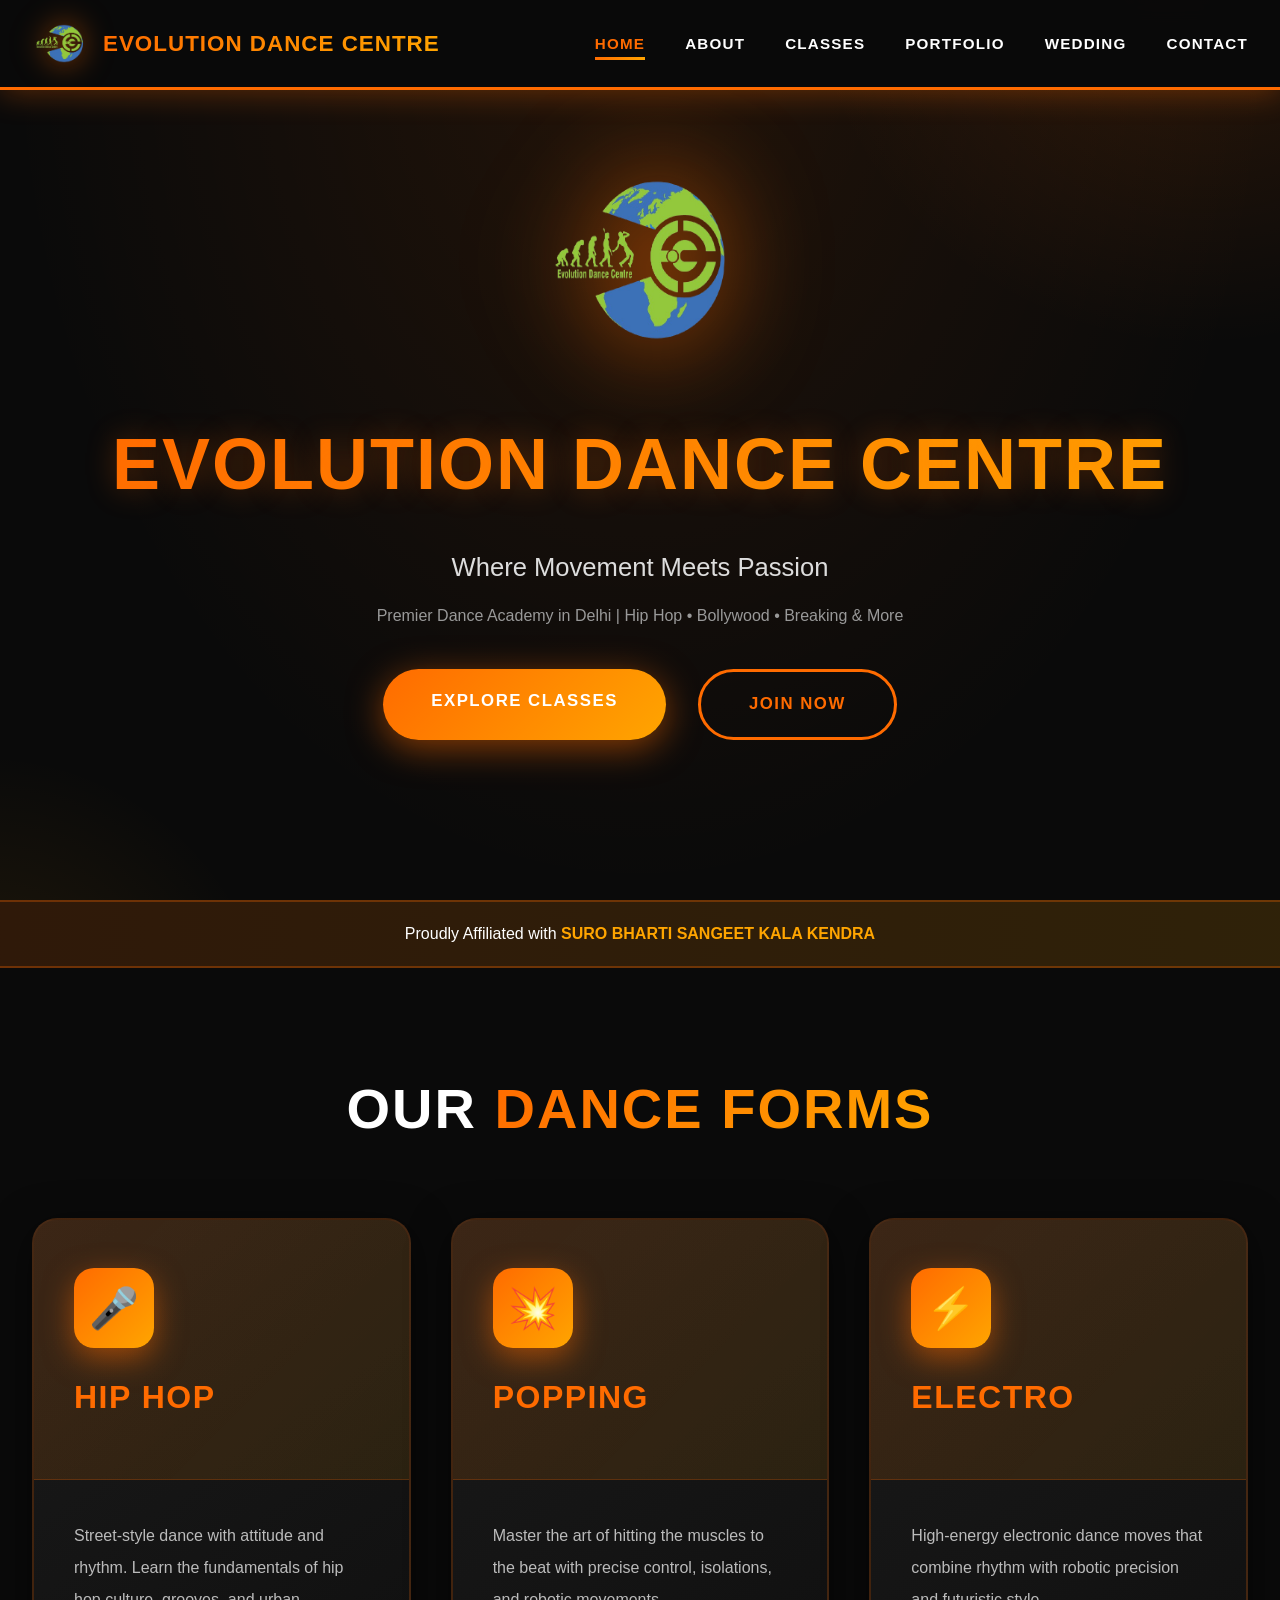
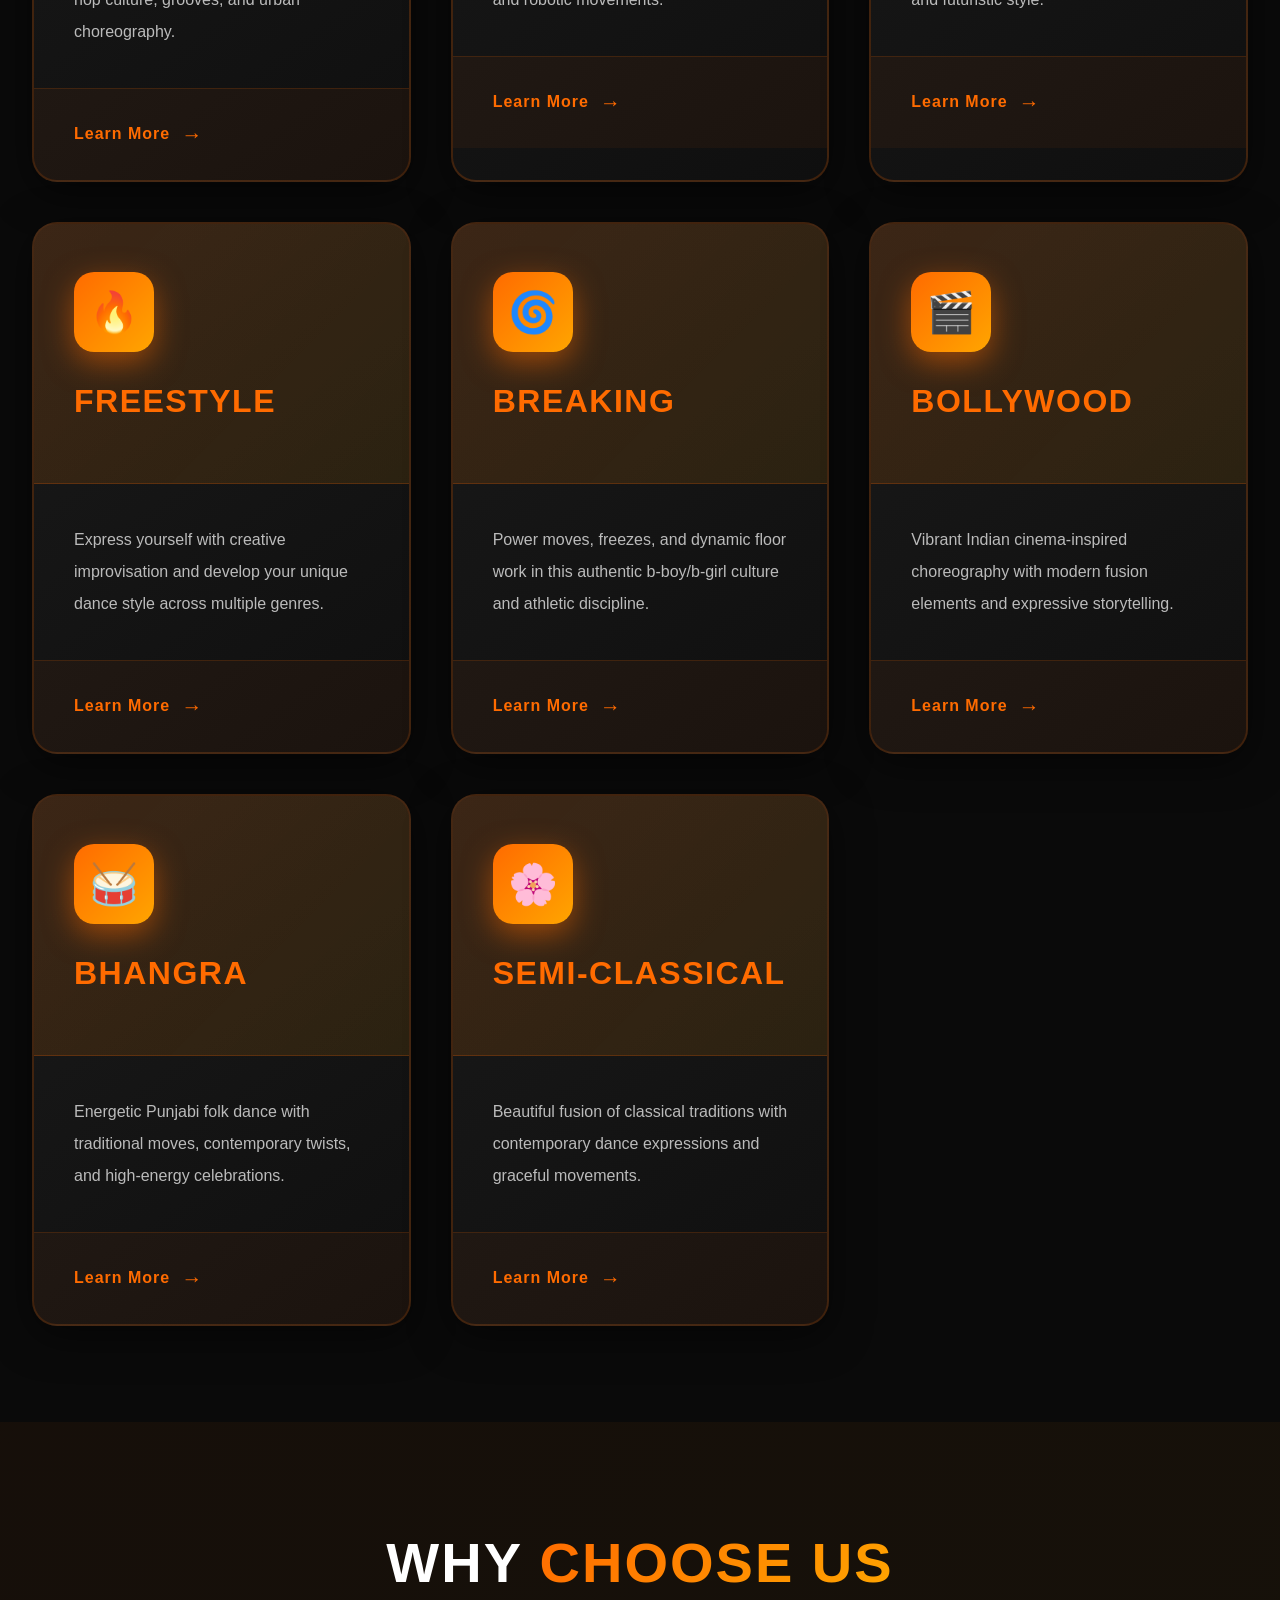
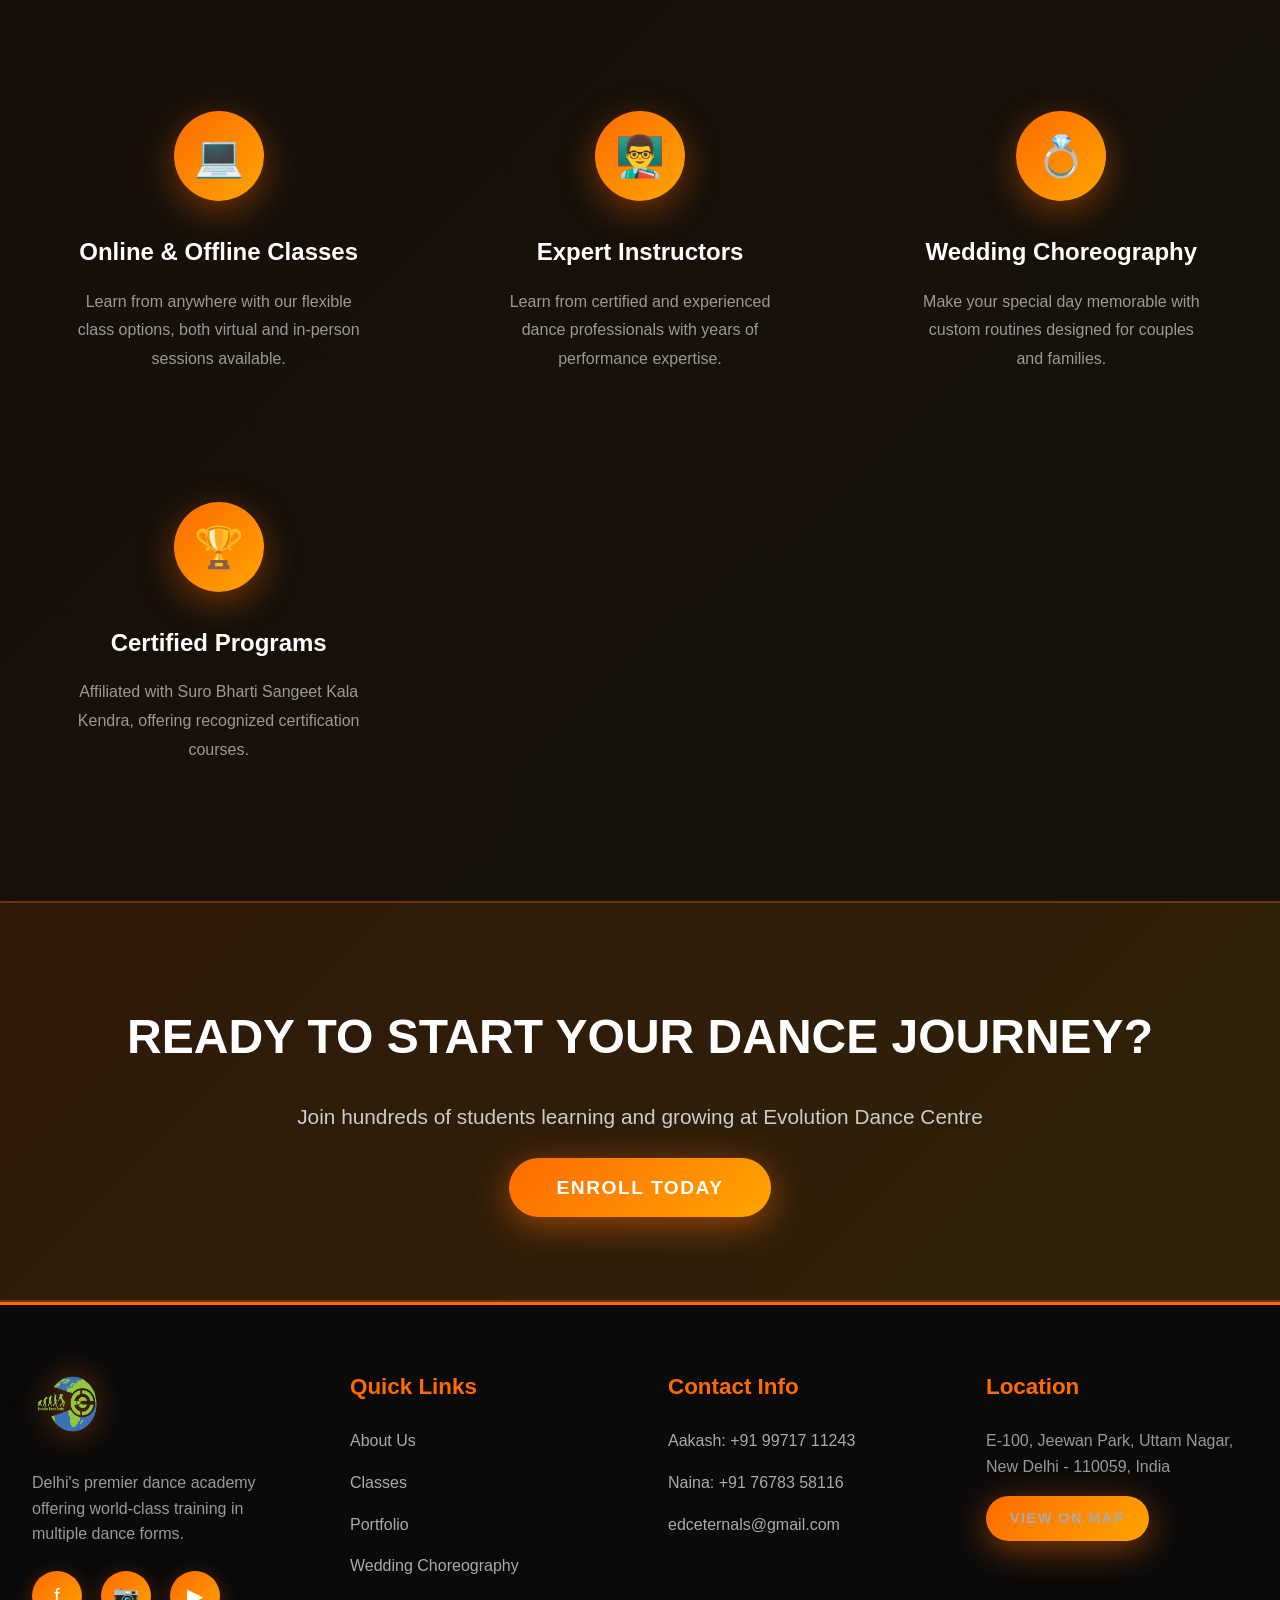
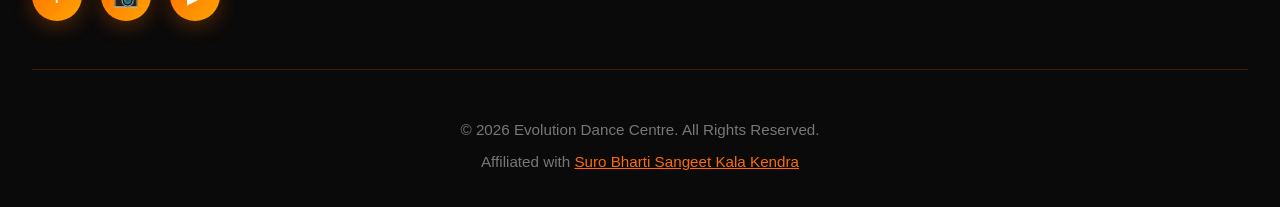
==== commit a61cac84: "Create index.html" ====
--- a/index.html
+++ b/index.html
@@ -3,25 +3,27 @@
 <head>
     <meta charset="UTF-8">
     <meta name="viewport" content="width=device-width, initial-scale=1.0">
-    <title>About Us - Evolution Dance Centre</title>
+    <title>Evolution Dance Centre - Premier Dance Academy in Delhi</title>
+    <meta name="description" content="Evolution Dance Centre - Premier dance academy in Delhi offering Hip Hop, Bollywood, Breaking, and more. Affiliated with Suro Bharti Sangeet Kala Kendra.">
     <link rel="icon" type="image/png" href="logo.png">
     <link rel="stylesheet" href="styles.css">
 </head>
 <body>
+    <!-- Navigation -->
     <nav>
         <div class="nav-container">
             <div class="logo-section">
                 <img src="logo.png" alt="Evolution Dance Centre Logo">
                 <span>EVOLUTION DANCE CENTRE</span>
             </div>
-            <div class="hamburger" onclick="toggleMenu()">
+            <div class="hamburger" id="hamburger">
                 <span></span>
                 <span></span>
                 <span></span>
             </div>
             <ul class="nav-links" id="navLinks">
-                <li><a href="index.html">HOME</a></li>
-                <li><a href="about.html" class="active">ABOUT</a></li>
+                <li><a href="index.html" class="active">HOME</a></li>
+                <li><a href="about.html">ABOUT</a></li>
                 <li><a href="classes.html">CLASSES</a></li>
                 <li><a href="portfolio.html">PORTFOLIO</a></li>
                 <li><a href="wedding.html">WEDDING</a></li>
@@ -30,104 +32,195 @@
         </div>
     </nav>
 
-    <div class="page-header">
-        <h1>ABOUT <span>US</span></h1>
-        <p>Transforming Passion Into Performance</p>
+    <!-- Hero Section -->
+    <section class="hero">
+        <div class="hero-content">
+            <img src="logo.png" alt="Evolution Dance Centre" class="hero-logo">
+            <h1>EVOLUTION DANCE CENTRE</h1>
+            <p>Where Movement Meets Passion</p>
+            <p style="font-size: 1rem; color: #999; margin-top: 0.5rem;">Premier Dance Academy in Delhi | Hip Hop • Bollywood • Breaking & More</p>
+            <div class="hero-buttons">
+                <a href="classes.html" class="btn btn-primary">EXPLORE CLASSES</a>
+                <a href="contact.html" class="btn btn-secondary">JOIN NOW</a>
+            </div>
+        </div>
+    </section>
+
+    <!-- Affiliation Banner -->
+    <div class="affiliation">
+        <p>Proudly Affiliated with <a href="https://sskalakendra.org" target="_blank">SURO BHARTI SANGEET KALA KENDRA</a></p>
     </div>
 
-    <section class="content-section">
+    <!-- Dance Forms Section with Cards -->
+    <section>
         <div class="container">
-            <div class="two-column">
-                <div>
-                    <h2 class="section-title">OUR <span>STORY</span></h2>
-                    <p style="margin-bottom: 1.5rem;">Evolution Dance Centre was founded with a vision to create a space where dance enthusiasts could explore, learn, and master various dance forms under expert guidance. Located in the heart of Uttam Nagar, New Delhi, we have become a premier destination for dance education.</p>
-                    <p style="margin-bottom: 1.5rem;">Our academy is affiliated with the prestigious Suro Bharti Sangeet Kala Kendra, ensuring that our students receive certified training that is recognized and respected across India. We take pride in maintaining the highest standards of dance education.</p>
-                    <p>From street styles like Hip Hop and Breaking to traditional forms like Classical and Semi-Classical, we offer comprehensive training in 9 different dance styles. Our experienced instructors bring years of performance and teaching expertise to every class.</p>
-                </div>
-                <div class="about-image">
-                    <img src="logo.png" alt="Evolution Dance Centre" style="width: 100%; max-width: 400px; margin: 0 auto; display: block; filter: drop-shadow(0 0 30px rgba(255, 107, 0, 0.6));">
-                </div>
-            </div>
-        </div>
-    </section>
-
-    <section class="stats-section">
+            <h2 class="section-title">OUR <span>DANCE FORMS</span></h2>
+            <div class="dance-grid">
+                
+                <!-- Hip Hop Card -->
+                <div class="dance-card">
+                    <div class="dance-card-header">
+                        <div class="dance-card-icon">🎤</div>
+                        <h3>HIP HOP</h3>
+                    </div>
+                    <div class="dance-card-body">
+                        <p>Street-style dance with attitude and rhythm. Learn the fundamentals of hip hop culture, grooves, and urban choreography.</p>
+                    </div>
+                    <div class="dance-card-footer">
+                        <a href="classes.html" class="learn-more-btn">Learn More</a>
+                    </div>
+                </div>
+
+                <!-- Popping Card -->
+                <div class="dance-card">
+                    <div class="dance-card-header">
+                        <div class="dance-card-icon">💥</div>
+                        <h3>POPPING</h3>
+                    </div>
+                    <div class="dance-card-body">
+                        <p>Master the art of hitting the muscles to the beat with precise control, isolations, and robotic movements.</p>
+                    </div>
+                    <div class="dance-card-footer">
+                        <a href="classes.html" class="learn-more-btn">Learn More</a>
+                    </div>
+                </div>
+
+                <!-- Electro Card -->
+                <div class="dance-card">
+                    <div class="dance-card-header">
+                        <div class="dance-card-icon">⚡</div>
+                        <h3>ELECTRO</h3>
+                    </div>
+                    <div class="dance-card-body">
+                        <p>High-energy electronic dance moves that combine rhythm with robotic precision and futuristic style.</p>
+                    </div>
+                    <div class="dance-card-footer">
+                        <a href="classes.html" class="learn-more-btn">Learn More</a>
+                    </div>
+                </div>
+
+                <!-- Freestyle Card -->
+                <div class="dance-card">
+                    <div class="dance-card-header">
+                        <div class="dance-card-icon">🔥</div>
+                        <h3>FREESTYLE</h3>
+                    </div>
+                    <div class="dance-card-body">
+                        <p>Express yourself with creative improvisation and develop your unique dance style across multiple genres.</p>
+                    </div>
+                    <div class="dance-card-footer">
+                        <a href="classes.html" class="learn-more-btn">Learn More</a>
+                    </div>
+                </div>
+
+                <!-- Breaking Card -->
+                <div class="dance-card">
+                    <div class="dance-card-header">
+                        <div class="dance-card-icon">🌀</div>
+                        <h3>BREAKING</h3>
+                    </div>
+                    <div class="dance-card-body">
+                        <p>Power moves, freezes, and dynamic floor work in this authentic b-boy/b-girl culture and athletic discipline.</p>
+                    </div>
+                    <div class="dance-card-footer">
+                        <a href="classes.html" class="learn-more-btn">Learn More</a>
+                    </div>
+                </div>
+
+                <!-- Bollywood Card -->
+                <div class="dance-card">
+                    <div class="dance-card-header">
+                        <div class="dance-card-icon">🎬</div>
+                        <h3>BOLLYWOOD</h3>
+                    </div>
+                    <div class="dance-card-body">
+                        <p>Vibrant Indian cinema-inspired choreography with modern fusion elements and expressive storytelling.</p>
+                    </div>
+                    <div class="dance-card-footer">
+                        <a href="classes.html" class="learn-more-btn">Learn More</a>
+                    </div>
+                </div>
+
+                <!-- Bhangra Card -->
+                <div class="dance-card">
+                    <div class="dance-card-header">
+                        <div class="dance-card-icon">🥁</div>
+                        <h3>BHANGRA</h3>
+                    </div>
+                    <div class="dance-card-body">
+                        <p>Energetic Punjabi folk dance with traditional moves, contemporary twists, and high-energy celebrations.</p>
+                    </div>
+                    <div class="dance-card-footer">
+                        <a href="classes.html" class="learn-more-btn">Learn More</a>
+                    </div>
+                </div>
+
+                <!-- Semi-Classical Card -->
+                <div class="dance-card">
+                    <div class="dance-card-header">
+                        <div class="dance-card-icon">🌸</div>
+                        <h3>SEMI-CLASSICAL</h3>
+                    </div>
+                    <div class="dance-card-body">
+                        <p>Beautiful fusion of classical traditions with contemporary dance expressions and graceful movements.</p>
+                    </div>
+                    <div class="dance-card-footer">
+                        <a href="classes.html" class="learn-more-btn">Learn More</a>
+                    </div>
+                </div>
+
+            </div>
+        </div>
+    </section>
+
+    <!-- Features Section -->
+    <section style="background: linear-gradient(135deg, rgba(255, 107, 0, 0.05), rgba(255, 165, 0, 0.05));">
         <div class="container">
-            <div class="stats-grid">
-                <div class="stat-card">
-                    <h3>500+</h3>
-                    <p>Students Trained</p>
-                </div>
-                <div class="stat-card">
-                    <h3>9</h3>
-                    <p>Dance Forms</p>
-                </div>
-                <div class="stat-card">
-                    <h3>50+</h3>
-                    <p>Awards Won</p>
-                </div>
-                <div class="stat-card">
-                    <h3>5+</h3>
-                    <p>Years of Excellence</p>
-                </div>
-            </div>
-        </div>
-    </section>
-
-    <section class="content-section">
+            <h2 class="section-title">WHY <span>CHOOSE US</span></h2>
+            <div class="features-grid">
+                <div class="feature-card">
+                    <div class="feature-icon">💻</div>
+                    <h3>Online & Offline Classes</h3>
+                    <p>Learn from anywhere with our flexible class options, both virtual and in-person sessions available.</p>
+                </div>
+                <div class="feature-card">
+                    <div class="feature-icon">👨‍🏫</div>
+                    <h3>Expert Instructors</h3>
+                    <p>Learn from certified and experienced dance professionals with years of performance expertise.</p>
+                </div>
+                <div class="feature-card">
+                    <div class="feature-icon">💍</div>
+                    <h3>Wedding Choreography</h3>
+                    <p>Make your special day memorable with custom routines designed for couples and families.</p>
+                </div>
+                <div class="feature-card">
+                    <div class="feature-icon">🏆</div>
+                    <h3>Certified Programs</h3>
+                    <p>Affiliated with Suro Bharti Sangeet Kala Kendra, offering recognized certification courses.</p>
+                </div>
+            </div>
+        </div>
+    </section>
+
+    <!-- CTA Section -->
+    <section class="cta-section">
         <div class="container">
-            <h2 class="section-title">OUR <span>VALUES</span></h2>
-            <div class="values-grid">
-                <div class="value-card">
-                    <div class="value-icon">❤️</div>
-                    <h3>Passion</h3>
-                    <p>We believe in the transformative power of dance and inspire our students to pursue their passion wholeheartedly.</p>
-                </div>
-                <div class="value-card">
-                    <div class="value-icon">⭐</div>
-                    <h3>Excellence</h3>
-                    <p>We maintain the highest standards of teaching and choreography, ensuring quality education for all.</p>
-                </div>
-                <div class="value-card">
-                    <div class="value-icon">🤝</div>
-                    <h3>Community</h3>
-                    <p>We foster a supportive and inclusive environment where dancers of all levels can grow together.</p>
-                </div>
-                <div class="value-card">
-                    <div class="value-icon">🏆</div>
-                    <h3>Achievement</h3>
-                    <p>We celebrate every milestone and encourage students to push their boundaries and achieve greatness.</p>
-                </div>
-            </div>
-        </div>
-    </section>
-
-    <section class="mission-vision">
-        <div class="container">
-            <div class="two-column">
-                <div class="mission-card">
-                    <div class="mv-icon">🎯</div>
-                    <h2>Our Mission</h2>
-                    <p>To provide world-class dance education that nurtures talent, builds confidence, and creates opportunities for dancers to excel in their chosen forms. We aim to make quality dance training accessible to everyone, regardless of age or background.</p>
-                </div>
-                <div class="vision-card">
-                    <div class="mv-icon">👁️</div>
-                    <h2>Our Vision</h2>
-                    <p>To become India's leading dance academy, recognized for excellence in training, performance, and choreography. We envision a future where our students become ambassadors of dance culture, spreading the joy of movement across the world.</p>
-                </div>
-            </div>
-        </div>
-    </section>
-
+            <h2>READY TO START YOUR DANCE JOURNEY?</h2>
+            <p>Join hundreds of students learning and growing at Evolution Dance Centre</p>
+            <a href="contact.html" class="btn btn-primary" style="font-size: 1.2rem; padding: 1.2rem 3rem;">ENROLL TODAY</a>
+        </div>
+    </section>
+
+    <!-- Footer -->
     <footer>
         <div class="footer-grid">
             <div class="footer-col">
                 <img src="logo.png" alt="Evolution Dance Centre" class="footer-logo">
                 <p style="color: #999; margin-bottom: 1rem;">Delhi's premier dance academy offering world-class training in multiple dance forms.</p>
                 <div class="social-links">
-                    <a href="https://www.facebook.com/share/1BMeq9kMNm/?mibextid=wwXIfr" target="_blank">f</a>
-                    <a href="https://www.instagram.com/evolutiondance_centre?igsh=aGJnZWt2N3cwN3Jk" target="_blank">📷</a>
-                    <a href="https://youtube.com/@edceternals-g3i?si=o3Gl9xt_s5TvM05G" target="_blank">▶</a>
+                    <a href="https://www.facebook.com/share/1BMeq9kMNm/?mibextid=wwXIfr" target="_blank" aria-label="Facebook">f</a>
+                    <a href="https://www.instagram.com/evolutiondance_centre?igsh=aGJnZWt2N3cwN3Jk" target="_blank" aria-label="Instagram">📷</a>
+                    <a href="https://youtube.com/@edceternals-g3i?si=o3Gl9xt_s5TvM05G" target="_blank" aria-label="YouTube">▶</a>
                 </div>
             </div>
             <div class="footer-col">
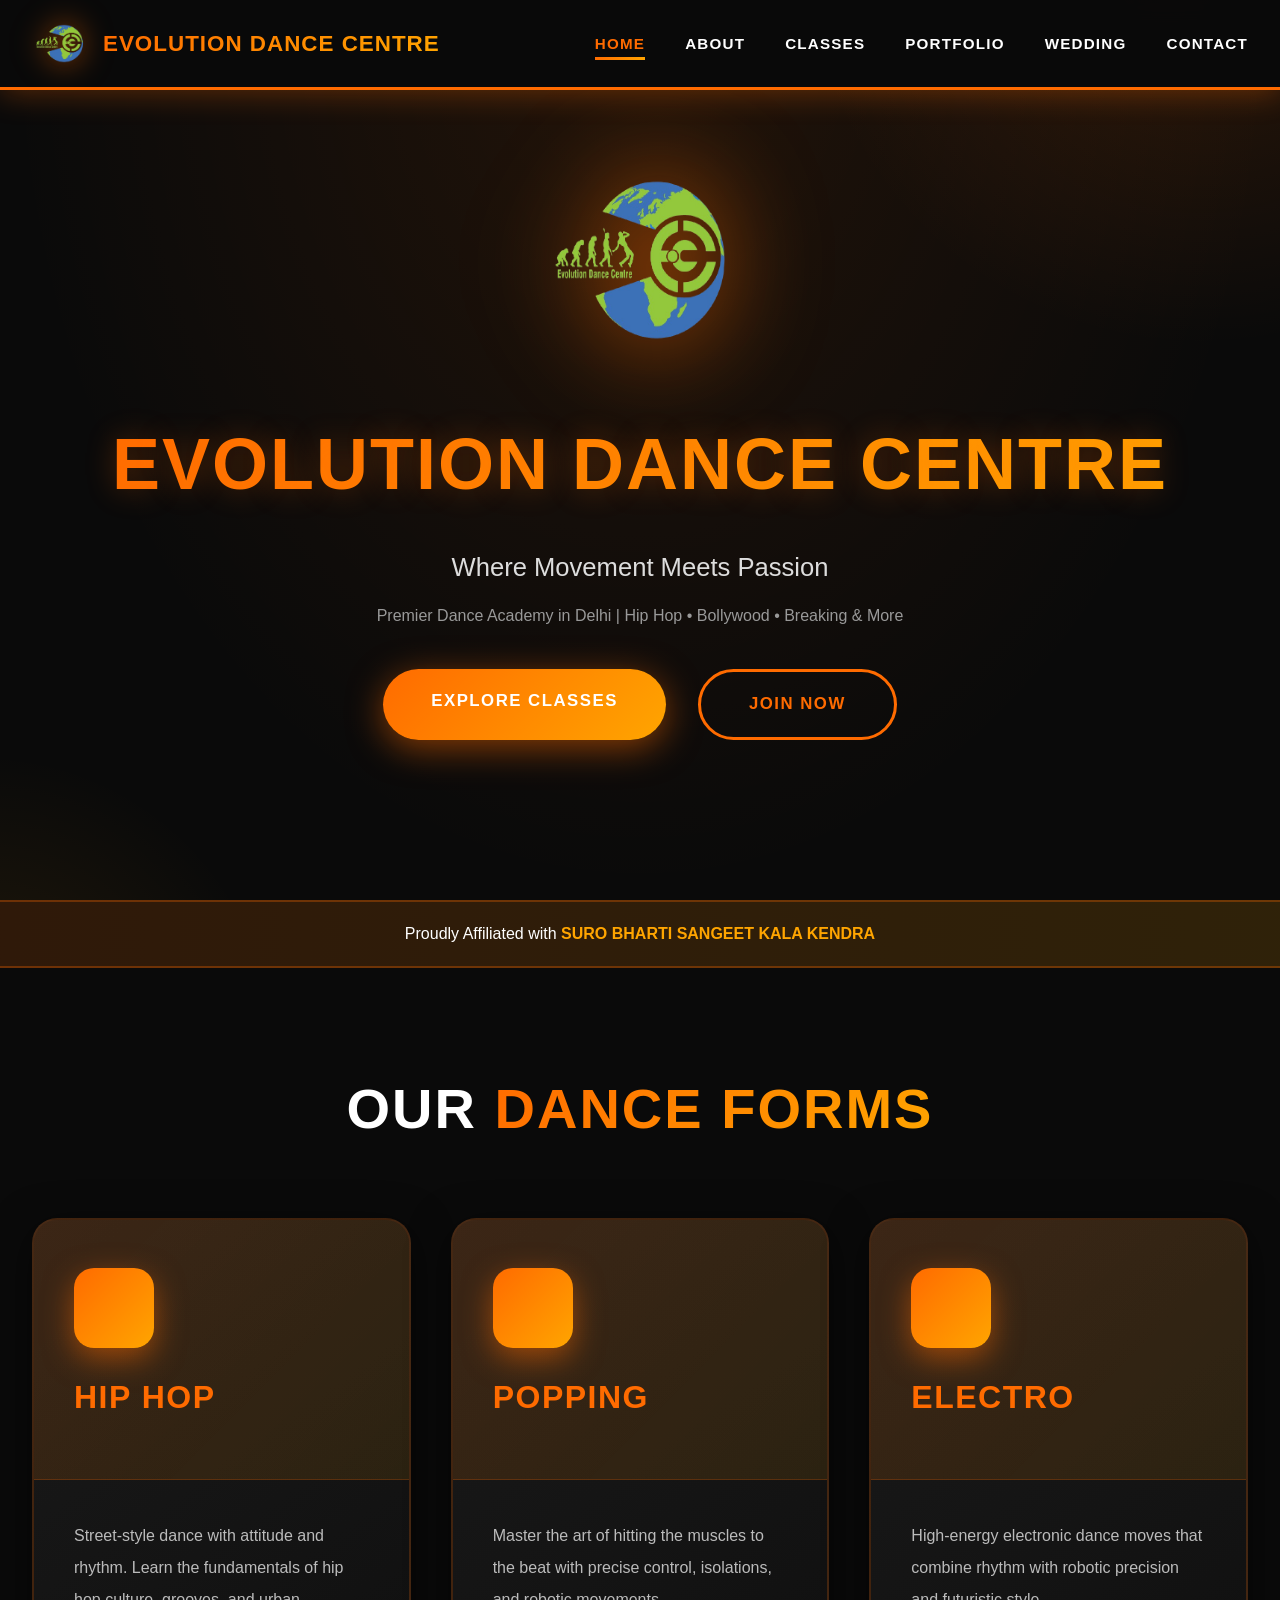
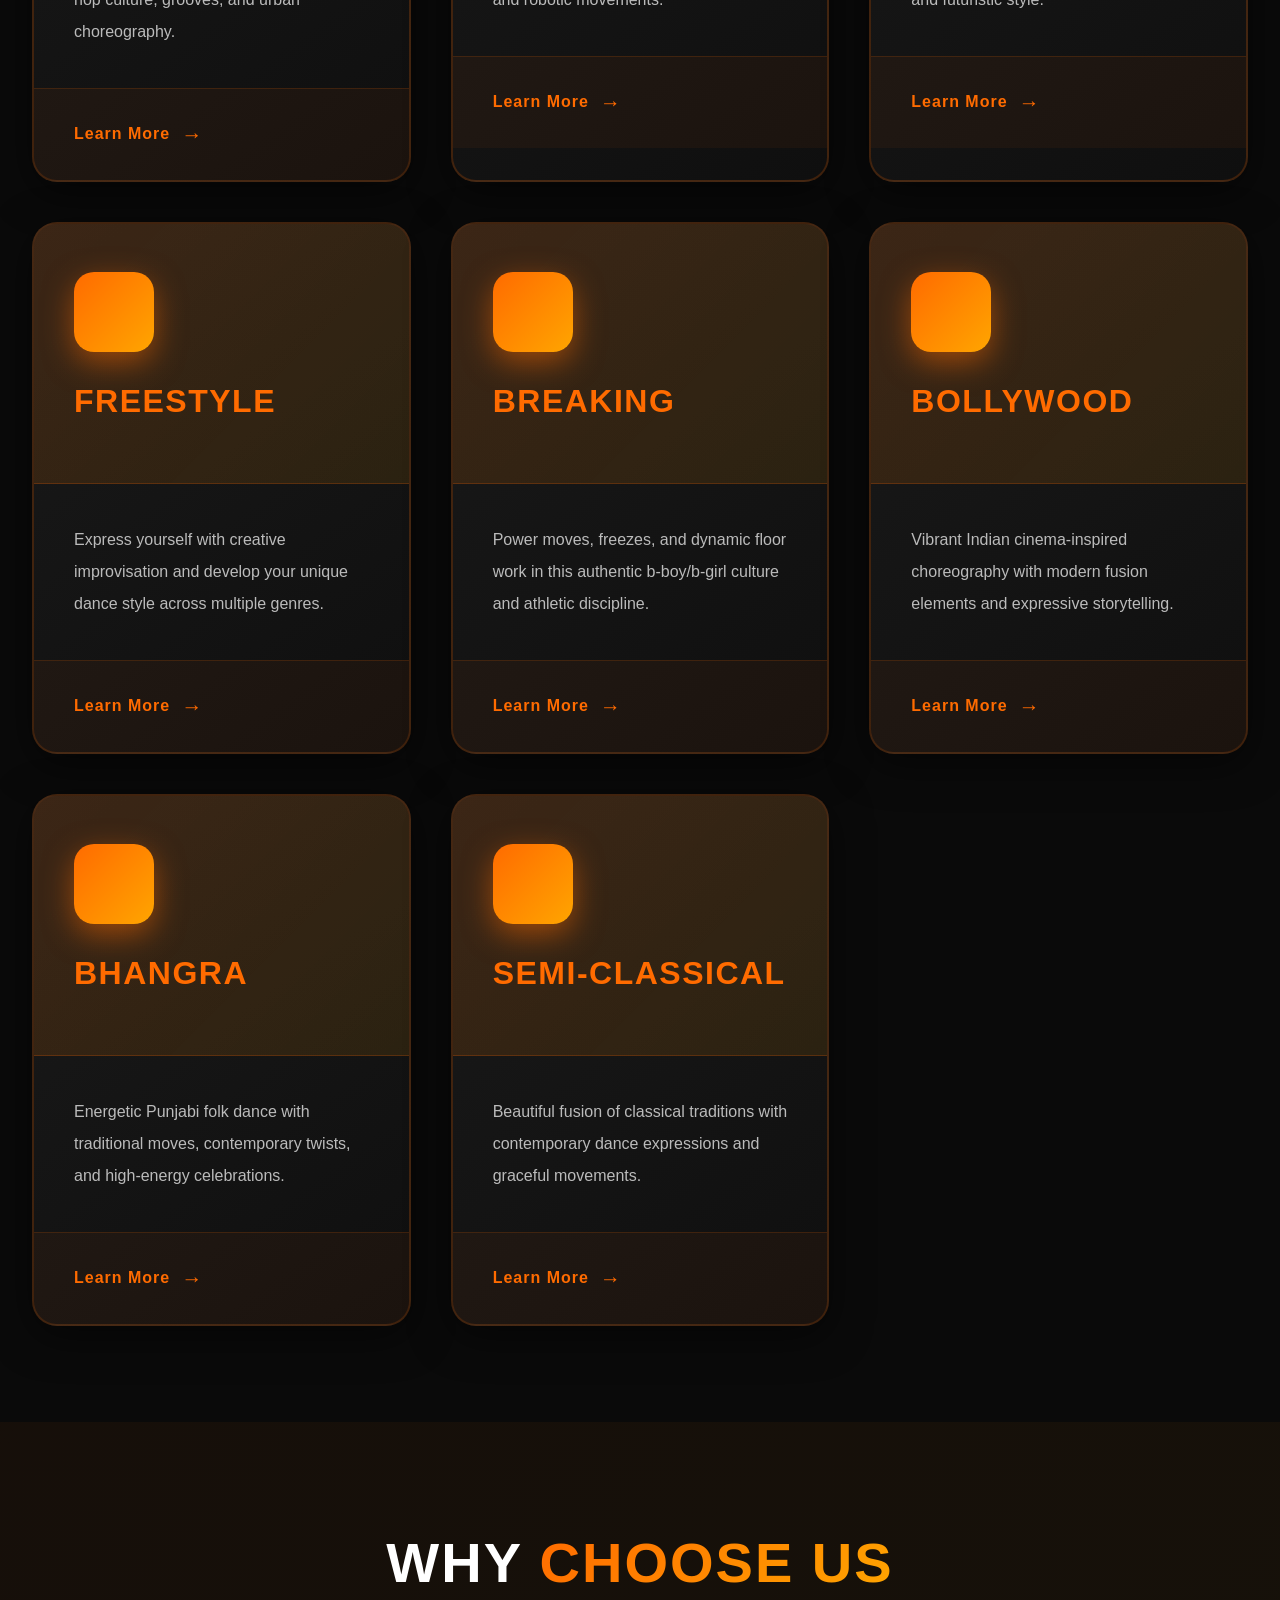
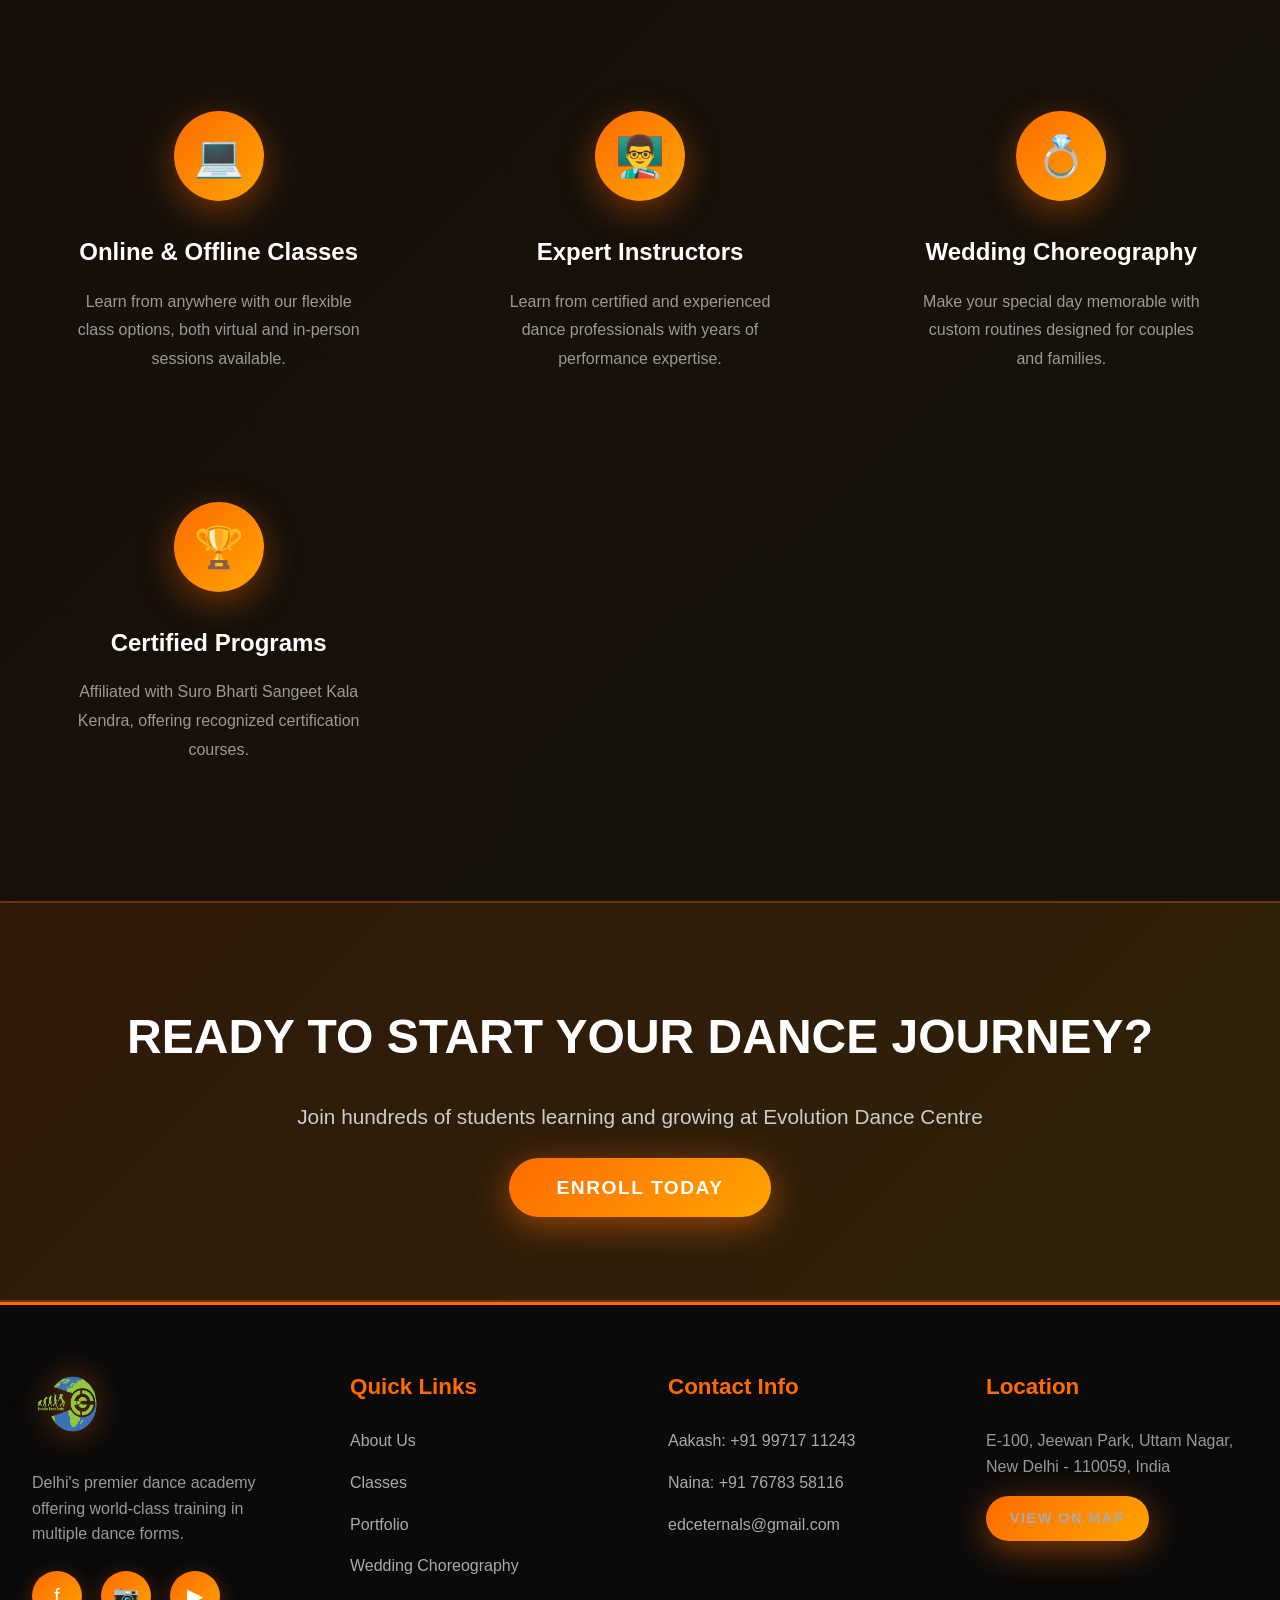
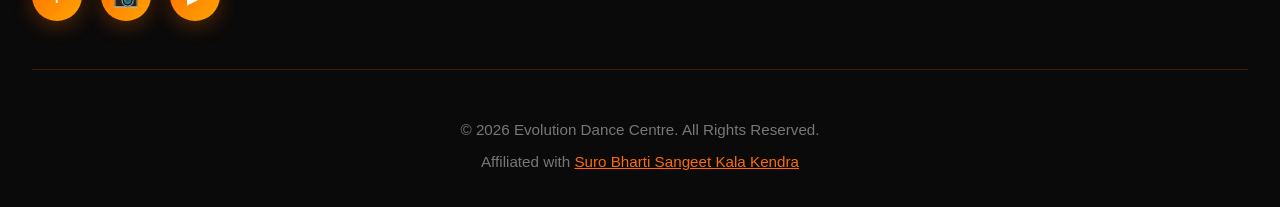
==== commit 8af0a563: "Remove icons from dance card elementss Removed icons from dance cards in the HTML structure." ====
--- a/index.html
+++ b/index.html
@@ -60,7 +60,7 @@
                 <!-- Hip Hop Card -->
                 <div class="dance-card">
                     <div class="dance-card-header">
-                        <div class="dance-card-icon">🎤</div>
+                        <div class="dance-card-icon"></div>
                         <h3>HIP HOP</h3>
                     </div>
                     <div class="dance-card-body">
@@ -74,7 +74,7 @@
                 <!-- Popping Card -->
                 <div class="dance-card">
                     <div class="dance-card-header">
-                        <div class="dance-card-icon">💥</div>
+                        <div class="dance-card-icon"></div>
                         <h3>POPPING</h3>
                     </div>
                     <div class="dance-card-body">
@@ -88,7 +88,7 @@
                 <!-- Electro Card -->
                 <div class="dance-card">
                     <div class="dance-card-header">
-                        <div class="dance-card-icon">⚡</div>
+                        <div class="dance-card-icon"></div>
                         <h3>ELECTRO</h3>
                     </div>
                     <div class="dance-card-body">
@@ -102,7 +102,7 @@
                 <!-- Freestyle Card -->
                 <div class="dance-card">
                     <div class="dance-card-header">
-                        <div class="dance-card-icon">🔥</div>
+                        <div class="dance-card-icon"></div>
                         <h3>FREESTYLE</h3>
                     </div>
                     <div class="dance-card-body">
@@ -116,7 +116,7 @@
                 <!-- Breaking Card -->
                 <div class="dance-card">
                     <div class="dance-card-header">
-                        <div class="dance-card-icon">🌀</div>
+                        <div class="dance-card-icon"></div>
                         <h3>BREAKING</h3>
                     </div>
                     <div class="dance-card-body">
@@ -130,7 +130,7 @@
                 <!-- Bollywood Card -->
                 <div class="dance-card">
                     <div class="dance-card-header">
-                        <div class="dance-card-icon">🎬</div>
+                        <div class="dance-card-icon"></div>
                         <h3>BOLLYWOOD</h3>
                     </div>
                     <div class="dance-card-body">
@@ -144,7 +144,7 @@
                 <!-- Bhangra Card -->
                 <div class="dance-card">
                     <div class="dance-card-header">
-                        <div class="dance-card-icon">🥁</div>
+                        <div class="dance-card-icon"></div>
                         <h3>BHANGRA</h3>
                     </div>
                     <div class="dance-card-body">
@@ -158,7 +158,7 @@
                 <!-- Semi-Classical Card -->
                 <div class="dance-card">
                     <div class="dance-card-header">
-                        <div class="dance-card-icon">🌸</div>
+                        <div class="dance-card-icon"></div>
                         <h3>SEMI-CLASSICAL</h3>
                     </div>
                     <div class="dance-card-body">
--- a/styles.css
+++ b/styles.css
@@ -1,1481 +1,1481 @@
-/* ==========================================
-   EVOLUTION DANCE CENTRE - MAIN STYLESHEET
-   Orange Theme Based on Logo
-   ========================================== */
-
-* {
-    margin: 0;
-    padding: 0;
-    box-sizing: border-box;
-}
-
-:root {
-    --primary: #ff6b00;
-    --secondary: #ffa500;
-    --accent: #ff8c00;
-    --dark: #1a1a1a;
-    --darker: #0a0a0a;
-    --light: #ffffff;
-    --gray: #666666;
-    --gradient-1: linear-gradient(135deg, #ff6b00, #ffa500);
-    --gradient-2: linear-gradient(135deg, #ffa500, #ff8c00);
-    --card-bg: linear-gradient(145deg, #1a1a1a, #0f0f0f);
-}
-
-html {
-    scroll-behavior: smooth;
-}
-
-body {
-    font-family: 'Segoe UI', Tahoma, Geneva, Verdana, sans-serif;
-    background: var(--darker);
-    color: var(--light);
-    line-height: 1.6;
-    overflow-x: hidden;
-}
-
-/* ========== SCROLLBAR ========== */
-::-webkit-scrollbar {
-    width: 12px;
-}
-
-::-webkit-scrollbar-track {
-    background: var(--darker);
-}
-
-::-webkit-scrollbar-thumb {
-    background: var(--gradient-1);
-    border-radius: 6px;
-}
-
-::-webkit-scrollbar-thumb:hover {
-    background: var(--gradient-2);
-}
-
-/* ========== NAVIGATION ========== */
-nav {
-    position: fixed;
-    top: 0;
-    width: 100%;
-    background: rgba(10, 10, 10, 0.98);
-    backdrop-filter: blur(15px);
-    z-index: 1000;
-    border-bottom: 3px solid var(--primary);
-    box-shadow: 0 4px 30px rgba(255, 107, 0, 0.3);
-    transition: all 0.3s;
-}
-
-nav.scrolled {
-    box-shadow: 0 6px 40px rgba(255, 107, 0, 0.4);
-}
-
-.nav-container {
-    max-width: 1400px;
-    margin: 0 auto;
-    padding: 1rem 2rem;
-    display: flex;
-    justify-content: space-between;
-    align-items: center;
-}
-
-.logo-section {
-    display: flex;
-    align-items: center;
-    gap: 1rem;
-}
-
-.logo-section img {
-    height: 55px;
-    width: 55px;
-    object-fit: contain;
-    filter: drop-shadow(0 0 15px rgba(255, 107, 0, 0.7));
-    transition: transform 0.3s;
-}
-
-.logo-section img:hover {
-    transform: scale(1.1) rotate(5deg);
-}
-
-.logo-section span {
-    font-size: 1.4rem;
-    font-weight: 900;
-    background: var(--gradient-1);
-    -webkit-background-clip: text;
-    -webkit-text-fill-color: transparent;
-    letter-spacing: 1px;
-}
-
-.nav-links {
-    display: flex;
-    list-style: none;
-    gap: 2.5rem;
-    align-items: center;
-}
-
-.nav-links a {
-    color: var(--light);
-    text-decoration: none;
-    font-weight: 700;
-    font-size: 0.95rem;
-    letter-spacing: 1.2px;
-    padding: 0.5rem 0;
-    position: relative;
-    transition: color 0.3s;
-}
-
-.nav-links a::after {
-    content: '';
-    position: absolute;
-    bottom: 0;
-    left: 0;
-    width: 0;
-    height: 3px;
-    background: var(--gradient-1);
-    transition: width 0.3s;
-}
-
-.nav-links a:hover,
-.nav-links a.active {
-    color: var(--primary);
-}
-
-.nav-links a:hover::after,
-.nav-links a.active::after {
-    width: 100%;
-}
-
-.hamburger {
-    display: none;
-    flex-direction: column;
-    cursor: pointer;
-    gap: 6px;
-    padding: 5px;
-}
-
-.hamburger span {
-    width: 28px;
-    height: 3px;
-    background: var(--primary);
-    transition: all 0.3s;
-    border-radius: 2px;
-}
-
-.hamburger.active span:nth-child(1) {
-    transform: rotate(45deg) translate(8px, 8px);
-}
-
-.hamburger.active span:nth-child(2) {
-    opacity: 0;
-}
-
-.hamburger.active span:nth-child(3) {
-    transform: rotate(-45deg) translate(8px, -8px);
-}
-
-/* ========== HERO SECTION ========== */
-.hero {
-    min-height: 100vh;
-    display: flex;
-    align-items: center;
-    justify-content: center;
-    position: relative;
-    background: radial-gradient(ellipse at top, rgba(255, 107, 0, 0.1), transparent 70%),
-                var(--darker);
-    overflow: hidden;
-}
-
-.hero::before {
-    content: '';
-    position: absolute;
-    top: -50%;
-    right: -25%;
-    width: 800px;
-    height: 800px;
-    background: radial-gradient(circle, rgba(255, 107, 0, 0.15) 0%, transparent 70%);
-    animation: float 20s ease-in-out infinite;
-}
-
-.hero::after {
-    content: '';
-    position: absolute;
-    bottom: -50%;
-    left: -25%;
-    width: 600px;
-    height: 600px;
-    background: radial-gradient(circle, rgba(255, 165, 0, 0.1) 0%, transparent 70%);
-    animation: float 25s ease-in-out infinite reverse;
-}
-
-@keyframes float {
-    0%, 100% { transform: translate(0, 0) rotate(0deg); }
-    33% { transform: translate(30px, -50px) rotate(120deg); }
-    66% { transform: translate(-20px, 20px) rotate(240deg); }
-}
-
-.hero-content {
-    position: relative;
-    z-index: 10;
-    text-align: center;
-    padding: 2rem;
-    max-width: 1200px;
-}
-
-.hero-logo {
-    width: 200px;
-    height: 200px;
-    margin: 0 auto 2.5rem;
-    filter: drop-shadow(0 0 50px rgba(255, 107, 0, 0.8));
-    animation: logoFloat 4s ease-in-out infinite;
-}
-
-@keyframes logoFloat {
-    0%, 100% { transform: translateY(0) rotate(0deg); }
-    50% { transform: translateY(-25px) rotate(5deg); }
-}
-
-.hero h1 {
-    font-size: 4.5rem;
-    font-weight: 900;
-    margin-bottom: 1.5rem;
-    background: var(--gradient-1);
-    -webkit-background-clip: text;
-    -webkit-text-fill-color: transparent;
-    letter-spacing: 2px;
-    text-shadow: 0 0 30px rgba(255, 107, 0, 0.3);
-}
-
-.hero p {
-    font-size: 1.6rem;
-    color: #ddd;
-    margin-bottom: 1rem;
-    font-weight: 300;
-}
-
-.hero-buttons {
-    display: flex;
-    gap: 2rem;
-    justify-content: center;
-    flex-wrap: wrap;
-    margin-top: 2.5rem;
-}
-
-/* ========== BUTTONS ========== */
-.btn {
-    padding: 1.2rem 3rem;
-    border-radius: 50px;
-    font-weight: 800;
-    font-size: 1.05rem;
-    text-decoration: none;
-    transition: all 0.4s cubic-bezier(0.4, 0, 0.2, 1);
-    letter-spacing: 1.5px;
-    position: relative;
-    overflow: hidden;
-}
-
-.btn::before {
-    content: '';
-    position: absolute;
-    top: 50%;
-    left: 50%;
-    width: 0;
-    height: 0;
-    border-radius: 50%;
-    background: rgba(255, 255, 255, 0.2);
-    transform: translate(-50%, -50%);
-    transition: width 0.6s, height 0.6s;
-}
-
-.btn:hover::before {
-    width: 300px;
-    height: 300px;
-}
-
-.btn-primary {
-    background: var(--gradient-1);
-    color: var(--light);
-    box-shadow: 0 8px 35px rgba(255, 107, 0, 0.5);
-    position: relative;
-}
-
-.btn-primary:hover {
-    transform: translateY(-5px);
-    box-shadow: 0 12px 50px rgba(255, 107, 0, 0.7);
-}
-
-.btn-secondary {
-    background: transparent;
-    color: var(--primary);
-    border: 3px solid var(--primary);
-}
-
-.btn-secondary:hover {
-    background: var(--primary);
-    color: var(--light);
-    transform: translateY(-5px);
-    box-shadow: 0 8px 35px rgba(255, 107, 0, 0.5);
-}
-
-/* ========== AFFILIATION BANNER ========== */
-.affiliation {
-    background: linear-gradient(90deg, rgba(255, 107, 0, 0.15), rgba(255, 165, 0, 0.15));
-    padding: 1.2rem;
-    text-align: center;
-    border-top: 2px solid rgba(255, 107, 0, 0.3);
-    border-bottom: 2px solid rgba(255, 107, 0, 0.3);
-}
-
-.affiliation a {
-    color: var(--secondary);
-    text-decoration: none;
-    font-weight: 700;
-    transition: color 0.3s;
-}
-
-.affiliation a:hover {
-    color: var(--primary);
-    text-decoration: underline;
-}
-
-/* ========== SECTIONS ========== */
-section {
-    padding: 6rem 2rem;
-}
-
-.container {
-    max-width: 1300px;
-    margin: 0 auto;
-}
-
-.section-title {
-    text-align: center;
-    font-size: 3.5rem;
-    font-weight: 900;
-    margin-bottom: 4rem;
-    letter-spacing: 2px;
-}
-
-.section-title span {
-    background: var(--gradient-1);
-    -webkit-background-clip: text;
-    -webkit-text-fill-color: transparent;
-}
-
-/* ========== DANCE FORMS CARDS - IMPROVED ========== */
-.dance-grid {
-    display: grid;
-    grid-template-columns: repeat(auto-fit, minmax(320px, 1fr));
-    gap: 2.5rem;
-    margin-top: 3rem;
-}
-
-.dance-card {
-    background: var(--card-bg);
-    border-radius: 25px;
-    border: 2px solid rgba(255, 107, 0, 0.2);
-    transition: all 0.5s cubic-bezier(0.4, 0, 0.2, 1);
-    position: relative;
-    overflow: hidden;
-    box-shadow: 0 10px 40px rgba(0, 0, 0, 0.5);
-}
-
-.dance-card::before {
-    content: '';
-    position: absolute;
-    top: 0;
-    left: 0;
-    right: 0;
-    height: 6px;
-    background: var(--gradient-1);
-    opacity: 0;
-    transition: opacity 0.4s;
-}
-
-.dance-card::after {
-    content: '';
-    position: absolute;
-    top: -50%;
-    right: -50%;
-    width: 200%;
-    height: 200%;
-    background: radial-gradient(circle, rgba(255, 107, 0, 0.2) 0%, transparent 70%);
-    opacity: 0;
-    transition: all 0.6s;
-    pointer-events: none;
-}
-
-.dance-card:hover {
-    transform: translateY(-20px) scale(1.03);
-    border-color: var(--primary);
-    box-shadow: 0 25px 70px rgba(255, 107, 0, 0.5);
-}
-
-.dance-card:hover::before {
-    opacity: 1;
-}
-
-.dance-card:hover::after {
-    opacity: 1;
-    transform: translate(-25%, -25%);
-}
-
-.dance-card-header {
-    background: linear-gradient(135deg, rgba(255, 107, 0, 0.15), rgba(255, 165, 0, 0.1));
-    padding: 3rem 2.5rem 2rem;
-    border-bottom: 1px solid rgba(255, 107, 0, 0.2);
-    position: relative;
-}
-
-.dance-card-icon {
-    width: 80px;
-    height: 80px;
-    background: var(--gradient-1);
-    border-radius: 20px;
-    display: flex;
-    align-items: center;
-    justify-content: center;
-    margin-bottom: 1.5rem;
-    box-shadow: 0 10px 30px rgba(255, 107, 0, 0.5);
-    transition: all 0.4s;
-    font-size: 2.5rem;
-}
-
-.dance-card:hover .dance-card-icon {
-    transform: rotate(15deg) scale(1.15);
-    box-shadow: 0 15px 40px rgba(255, 107, 0, 0.7);
-}
-
-.dance-card-body {
-    padding: 2.5rem;
-}
-
-.dance-card h3 {
-    font-size: 2rem;
-    margin-bottom: 1.5rem;
-    color: var(--primary);
-    font-weight: 900;
-    letter-spacing: 1.5px;
-}
-
-.dance-card p {
-    color: #bbb;
-    line-height: 2;
-    font-size: 1rem;
-}
-
-.dance-card-footer {
-    padding: 1.8rem 2.5rem;
-    border-top: 1px solid rgba(255, 107, 0, 0.15);
-    background: rgba(255, 107, 0, 0.05);
-}
-
-.learn-more-btn {
-    display: inline-flex;
-    align-items: center;
-    gap: 0.7rem;
-    color: var(--primary);
-    font-weight: 700;
-    font-size: 1rem;
-    text-decoration: none;
-    transition: all 0.3s;
-    letter-spacing: 1px;
-}
-
-.learn-more-btn:hover {
-    gap: 1.2rem;
-    color: var(--secondary);
-}
-
-.learn-more-btn::after {
-    content: '→';
-    font-size: 1.3rem;
-    transition: transform 0.3s;
-}
-
-.learn-more-btn:hover::after {
-    transform: translateX(8px);
-}
-
-/* ========== FEATURES SECTION ========== */
-.features-grid {
-    display: grid;
-    grid-template-columns: repeat(auto-fit, minmax(280px, 1fr));
-    gap: 3rem;
-    margin-top: 3rem;
-}
-
-.feature-card {
-    text-align: center;
-    padding: 2.5rem;
-    transition: transform 0.3s;
-}
-
-.feature-card:hover {
-    transform: translateY(-10px);
-}
-
-.feature-icon {
-    width: 90px;
-    height: 90px;
-    margin: 0 auto 2rem;
-    background: var(--gradient-1);
-    border-radius: 50%;
-    display: flex;
-    align-items: center;
-    justify-content: center;
-    font-size: 2.5rem;
-    box-shadow: 0 10px 35px rgba(255, 107, 0, 0.4);
-    transition: all 0.3s;
-}
-
-.feature-card:hover .feature-icon {
-    transform: scale(1.1) rotate(10deg);
-    box-shadow: 0 15px 45px rgba(255, 107, 0, 0.6);
-}
-
-.feature-card h3 {
-    font-size: 1.5rem;
-    margin-bottom: 1rem;
-    color: var(--light);
-    font-weight: 700;
-}
-
-.feature-card p {
-    color: #999;
-    font-size: 1rem;
-    line-height: 1.8;
-}
-
-/* ========== CTA SECTION ========== */
-.cta-section {
-    background: linear-gradient(135deg, rgba(255, 107, 0, 0.15), rgba(255, 165, 0, 0.15));
-    text-align: center;
-    padding: 6rem 2rem;
-    border-top: 2px solid rgba(255, 107, 0, 0.3);
-    border-bottom: 2px solid rgba(255, 107, 0, 0.3);
-    position: relative;
-    overflow: hidden;
-}
-
-.cta-section::before {
-    content: '';
-    position: absolute;
-    top: 0;
-    left: -100%;
-    width: 100%;
-    height: 100%;
-    background: linear-gradient(90deg, transparent, rgba(255, 107, 0, 0.1), transparent);
-    animation: shimmer 3s infinite;
-}
-
-@keyframes shimmer {
-    0% { left: -100%; }
-    100% { left: 100%; }
-}
-
-.cta-section h2 {
-    font-size: 3rem;
-    margin-bottom: 1.5rem;
-    font-weight: 900;
-}
-
-.cta-section p {
-    font-size: 1.3rem;
-    color: #ccc;
-    margin-bottom: 2.5rem;
-}
-
-/* ========== PAGE HEADER ========== */
-.page-header {
-    padding: 180px 2rem 100px;
-    text-align: center;
-    background: radial-gradient(ellipse at center, rgba(255, 107, 0, 0.1), transparent 70%),
-                var(--darker);
-    border-bottom: 2px solid rgba(255, 107, 0, 0.3);
-    position: relative;
-    overflow: hidden;
-}
-
-.page-header::before {
-    content: '';
-    position: absolute;
-    top: 0;
-    left: 0;
-    right: 0;
-    height: 3px;
-    background: var(--gradient-1);
-}
-
-.page-header h1 {
-    font-size: 4rem;
-    font-weight: 900;
-    margin-bottom: 1rem;
-    letter-spacing: 2px;
-}
-
-.page-header h1 span {
-    background: var(--gradient-1);
-    -webkit-background-clip: text;
-    -webkit-text-fill-color: transparent;
-}
-
-.page-header p {
-    font-size: 1.5rem;
-    color: #aaa;
-}
-
-/* ========== CONTENT SECTION ========== */
-.content-section {
-    padding: 6rem 2rem;
-}
-
-.two-column {
-    display: grid;
-    grid-template-columns: repeat(auto-fit, minmax(350px, 1fr));
-    gap: 4rem;
-    align-items: center;
-}
-
-/* ========== STATS SECTION ========== */
-.stats-section {
-    padding: 5rem 2rem;
-    background: linear-gradient(135deg, rgba(255, 107, 0, 0.1), rgba(255, 165, 0, 0.1));
-}
-
-.stats-grid {
-    display: grid;
-    grid-template-columns: repeat(auto-fit, minmax(220px, 1fr));
-    gap: 3rem;
-    max-width: 1200px;
-    margin: 0 auto;
-}
-
-.stat-card {
-    text-align: center;
-    padding: 2.5rem;
-    background: rgba(0, 0, 0, 0.3);
-    border-radius: 20px;
-    border: 1px solid rgba(255, 107, 0, 0.2);
-    transition: all 0.3s;
-}
-
-.stat-card:hover {
-    transform: translateY(-10px);
-    border-color: var(--primary);
-    box-shadow: 0 15px 40px rgba(255, 107, 0, 0.3);
-}
-
-.stat-card h3 {
-    font-size: 4rem;
-    font-weight: 900;
-    background: var(--gradient-1);
-    -webkit-background-clip: text;
-    -webkit-text-fill-color: transparent;
-    margin-bottom: 1rem;
-}
-
-.stat-card p {
-    color: #aaa;
-    font-size: 1.2rem;
-    font-weight: 600;
-}
-
-/* ========== VALUES GRID ========== */
-.values-grid {
-    display: grid;
-    grid-template-columns: repeat(auto-fit, minmax(280px, 1fr));
-    gap: 2.5rem;
-    margin-top: 3rem;
-}
-
-.value-card {
-    padding: 2.5rem;
-    background: var(--card-bg);
-    border-radius: 20px;
-    border: 2px solid rgba(255, 107, 0, 0.2);
-    text-align: center;
-    transition: all 0.4s;
-}
-
-.value-card:hover {
-    transform: translateY(-15px);
-    border-color: var(--primary);
-    box-shadow: 0 20px 50px rgba(255, 107, 0, 0.4);
-}
-
-.value-icon {
-    font-size: 3.5rem;
-    margin-bottom: 1.5rem;
-}
-
-.value-card h3 {
-    font-size: 1.8rem;
-    color: var(--primary);
-    margin-bottom: 1.5rem;
-    font-weight: 800;
-}
-
-.value-card p {
-    color: #bbb;
-    line-height: 1.9;
-}
-
-/* ========== MISSION VISION ========== */
-.mission-vision {
-    padding: 6rem 2rem;
-    background: linear-gradient(135deg, rgba(255, 107, 0, 0.05), rgba(255, 165, 0, 0.05));
-}
-
-.mission-card,
-.vision-card {
-    padding: 3.5rem;
-    background: var(--card-bg);
-    border-radius: 25px;
-    border: 2px solid rgba(255, 107, 0, 0.2);
-    transition: all 0.4s;
-}
-
-.mission-card:hover,
-.vision-card:hover {
-    border-color: var(--primary);
-    box-shadow: 0 20px 60px rgba(255, 107, 0, 0.4);
-    transform: translateY(-10px);
-}
-
-.mv-icon {
-    font-size: 4rem;
-    margin-bottom: 2rem;
-}
-
-.mission-card h2,
-.vision-card h2 {
-    font-size: 2.5rem;
-    color: var(--primary);
-    margin-bottom: 2rem;
-    font-weight: 900;
-}
-
-.mission-card p,
-.vision-card p {
-    color: #bbb;
-    line-height: 2;
-    font-size: 1.1rem;
-}
-
-/* ========== CLASSES GRID ========== */
-.classes-grid {
-    display: grid;
-    grid-template-columns: repeat(auto-fit, minmax(320px, 1fr));
-    gap: 2.5rem;
-    margin-top: 3rem;
-}
-
-.class-card {
-    padding: 0;
-    background: var(--card-bg);
-    border-radius: 25px;
-    border: 2px solid rgba(255, 107, 0, 0.2);
-    transition: all 0.4s;
-    overflow: hidden;
-}
-
-.class-card:hover {
-    transform: translateY(-15px);
-    border-color: var(--primary);
-    box-shadow: 0 20px 60px rgba(255, 107, 0, 0.4);
-}
-
-.class-header {
-    padding: 2.5rem;
-    background: linear-gradient(135deg, rgba(255, 107, 0, 0.15), rgba(255, 165, 0, 0.1));
-    border-bottom: 1px solid rgba(255, 107, 0, 0.2);
-}
-
-.class-header h3 {
-    font-size: 2rem;
-    color: var(--primary);
-    margin-bottom: 1rem;
-    font-weight: 900;
-}
-
-.class-level {
-    display: inline-block;
-    padding: 0.5rem 1.3rem;
-    background: rgba(255, 107, 0, 0.2);
-    border-radius: 25px;
-    font-size: 0.9rem;
-    color: var(--secondary);
-    border: 1px solid rgba(255, 107, 0, 0.3);
-    font-weight: 700;
-}
-
-.class-details {
-    padding: 2rem;
-}
-
-.detail-item {
-    display: flex;
-    align-items: center;
-    gap: 1rem;
-    margin-bottom: 1rem;
-    color: #bbb;
-    font-size: 1rem;
-}
-
-.detail-icon {
-    color: var(--primary);
-    font-size: 1.3rem;
-}
-
-.class-card p {
-    color: #aaa;
-    line-height: 1.9;
-    padding: 0 2rem 2rem;
-}
-
-/* Continued in next part... */
-
-/* ========== VIDEO SECTION ========== */
-.video-section {
-    padding: 6rem 2rem;
-    background: linear-gradient(135deg, rgba(255, 107, 0, 0.05), rgba(255, 165, 0, 0.05));
-}
-
-.filter-buttons {
-    display: flex;
-    gap: 1.2rem;
-    justify-content: center;
-    flex-wrap: wrap;
-    margin-bottom: 4rem;
-}
-
-.filter-btn {
-    padding: 1rem 2rem;
-    background: rgba(255, 107, 0, 0.1);
-    border: 2px solid rgba(255, 107, 0, 0.3);
-    color: var(--light);
-    border-radius: 30px;
-    cursor: pointer;
-    font-weight: 700;
-    font-size: 0.95rem;
-    transition: all 0.3s;
-    letter-spacing: 1px;
-}
-
-.filter-btn:hover,
-.filter-btn.active {
-    background: var(--gradient-1);
-    border-color: var(--primary);
-    transform: translateY(-3px);
-    box-shadow: 0 8px 25px rgba(255, 107, 0, 0.4);
-}
-
-.video-grid {
-    display: grid;
-    grid-template-columns: repeat(auto-fill, minmax(300px, 1fr));
-    gap: 2.5rem;
-}
-
-.video-card {
-    background: var(--card-bg);
-    border-radius: 20px;
-    overflow: hidden;
-    border: 2px solid rgba(255, 107, 0, 0.2);
-    transition: all 0.4s;
-}
-
-.video-card:hover {
-    transform: translateY(-15px);
-    box-shadow: 0 20px 50px rgba(255, 107, 0, 0.4);
-    border-color: var(--primary);
-}
-
-.video-thumbnail {
-    position: relative;
-    padding-top: 56.25%;
-    background: linear-gradient(135deg, rgba(255, 107, 0, 0.2), rgba(255, 165, 0, 0.2));
-    cursor: pointer;
-}
-
-.video-thumbnail::after {
-    content: '▶';
-    position: absolute;
-    top: 50%;
-    left: 50%;
-    transform: translate(-50%, -50%);
-    font-size: 3.5rem;
-    color: var(--light);
-    background: var(--gradient-1);
-    width: 80px;
-    height: 80px;
-    border-radius: 50%;
-    display: flex;
-    align-items: center;
-    justify-content: center;
-    transition: all 0.3s;
-    box-shadow: 0 8px 30px rgba(255, 107, 0, 0.5);
-}
-
-.video-card:hover .video-thumbnail::after {
-    transform: translate(-50%, -50%) scale(1.15);
-    box-shadow: 0 12px 40px rgba(255, 107, 0, 0.7);
-}
-
-.video-info {
-    padding: 1.8rem;
-}
-
-.video-info h4 {
-    font-size: 1.2rem;
-    margin-bottom: 0.8rem;
-    color: var(--light);
-    font-weight: 700;
-}
-
-.video-category {
-    font-size: 0.9rem;
-    color: var(--primary);
-    text-transform: uppercase;
-    font-weight: 700;
-    letter-spacing: 1px;
-}
-
-/* Video Player Styles */
-.video-thumbnail-custom {
-    position: relative;
-    width: 100%;
-    padding-top: 56.25%;
-    background: linear-gradient(135deg, rgba(255, 107, 0, 0.2), rgba(255, 165, 0, 0.2));
-    cursor: pointer;
-    border-radius: 15px 15px 0 0;
-    overflow: hidden;
-}
-
-.video-thumbnail-custom video {
-    position: absolute;
-    top: 0;
-    left: 0;
-    width: 100%;
-    height: 100%;
-    object-fit: cover;
-}
-
-.video-overlay {
-    position: absolute;
-    top: 0;
-    left: 0;
-    width: 100%;
-    height: 100%;
-    background: rgba(0, 0, 0, 0.4);
-    display: flex;
-    align-items: center;
-    justify-content: center;
-    transition: all 0.3s;
-}
-
-.video-card:hover .video-overlay {
-    background: rgba(0, 0, 0, 0.6);
-}
-
-.play-button {
-    width: 80px;
-    height: 80px;
-    background: var(--gradient-1);
-    border-radius: 50%;
-    display: flex;
-    align-items: center;
-    justify-content: center;
-    color: white;
-    font-size: 2.5rem;
-    box-shadow: 0 10px 35px rgba(255, 107, 0, 0.6);
-    transition: all 0.3s;
-}
-
-.video-card:hover .play-button {
-    transform: scale(1.15);
-    box-shadow: 0 15px 45px rgba(255, 107, 0, 0.8);
-}
-
-.video-modal {
-    display: none;
-    position: fixed;
-    z-index: 9999;
-    left: 0;
-    top: 0;
-    width: 100%;
-    height: 100%;
-    background-color: rgba(0, 0, 0, 0.95);
-    backdrop-filter: blur(10px);
-}
-
-.modal-content {
-    position: relative;
-    max-width: 90%;
-    max-height: 90%;
-    margin: auto;
-    top: 50%;
-    transform: translateY(-50%);
-}
-
-.close-modal {
-    position: absolute;
-    top: -50px;
-    right: 0;
-    color: #fff;
-    font-size: 45px;
-    font-weight: bold;
-    cursor: pointer;
-    z-index: 10000;
-    transition: all 0.3s;
-}
-
-.close-modal:hover {
-    color: var(--primary);
-    transform: scale(1.2);
-}
-
-/* ========== WEDDING PACKAGES ========== */
-.packages-grid {
-    display: grid;
-    grid-template-columns: repeat(auto-fit, minmax(320px, 1fr));
-    gap: 3rem;
-    margin-top: 3rem;
-}
-
-.package-card {
-    padding: 0;
-    background: var(--card-bg);
-    border-radius: 25px;
-    border: 2px solid rgba(255, 107, 0, 0.2);
-    text-align: center;
-    transition: all 0.4s;
-    overflow: hidden;
-    position: relative;
-}
-
-.package-card.featured {
-    border: 3px solid var(--primary);
-    transform: scale(1.05);
-    background: linear-gradient(145deg, #1a1a1a, #0f0f0f);
-}
-
-.package-card.featured::before {
-    content: '';
-    position: absolute;
-    top: 0;
-    left: 0;
-    right: 0;
-    height: 5px;
-    background: var(--gradient-1);
-}
-
-.package-card:hover {
-    transform: translateY(-15px) scale(1.03);
-    box-shadow: 0 25px 70px rgba(255, 107, 0, 0.5);
-    border-color: var(--primary);
-}
-
-.package-card.featured:hover {
-    transform: translateY(-15px) scale(1.08);
-}
-
-.package-name {
-    font-size: 2.5rem;
-    font-weight: 900;
-    color: var(--primary);
-    margin: 3rem 0 1.5rem;
-    letter-spacing: 2px;
-}
-
-.package-price {
-    font-size: 1.5rem;
-    color: #aaa;
-    margin-bottom: 2.5rem;
-    font-weight: 700;
-}
-
-.package-features {
-    list-style: none;
-    margin: 0 2.5rem 3rem;
-    text-align: left;
-}
-
-.package-features li {
-    padding: 1rem 0;
-    color: #bbb;
-    border-bottom: 1px solid rgba(255, 107, 0, 0.15);
-    font-size: 1rem;
-}
-
-.package-features li::before {
-    content: '✓ ';
-    color: var(--primary);
-    font-weight: 900;
-    margin-right: 1rem;
-    font-size: 1.3rem;
-}
-
-.package-card .btn {
-    margin: 0 2.5rem 3rem;
-    width: calc(100% - 5rem);
-}
-
-/* ========== CONTACT FORM ========== */
-.contact-content {
-    display: grid;
-    grid-template-columns: repeat(auto-fit, minmax(450px, 1fr));
-    gap: 4rem;
-}
-
-.contact-form {
-    background: var(--card-bg);
-    padding: 3.5rem;
-    border-radius: 25px;
-    border: 2px solid rgba(255, 107, 0, 0.2);
-}
-
-.form-group {
-    margin-bottom: 2rem;
-}
-
-.form-group label {
-    display: block;
-    margin-bottom: 0.8rem;
-    color: var(--light);
-    font-weight: 700;
-    font-size: 1rem;
-}
-
-.form-group input,
-.form-group select,
-.form-group textarea {
-    width: 100%;
-    padding: 1.2rem;
-    background: rgba(0, 0, 0, 0.4);
-    border: 2px solid rgba(255, 107, 0, 0.3);
-    border-radius: 12px;
-    color: var(--light);
-    font-size: 1rem;
-    transition: all 0.3s;
-    font-family: inherit;
-}
-
-.form-group input:focus,
-.form-group select:focus,
-.form-group textarea:focus {
-    outline: none;
-    border-color: var(--primary);
-    box-shadow: 0 0 15px rgba(255, 107, 0, 0.3);
-    background: rgba(0, 0, 0, 0.6);
-}
-
-.form-group textarea {
-    resize: vertical;
-    min-height: 180px;
-}
-
-.btn-block {
-    width: 100%;
-}
-
-.contact-info-grid {
-    display: flex;
-    flex-direction: column;
-    gap: 2.5rem;
-}
-
-.info-card {
-    padding: 2.5rem;
-    background: var(--card-bg);
-    border-radius: 20px;
-    border: 2px solid rgba(255, 107, 0, 0.2);
-    transition: all 0.3s;
-}
-
-.info-card:hover {
-    border-color: var(--primary);
-    box-shadow: 0 15px 40px rgba(255, 107, 0, 0.3);
-    transform: translateY(-8px);
-}
-
-.info-icon {
-    font-size: 2.5rem;
-    color: var(--primary);
-    margin-bottom: 1.5rem;
-}
-
-.info-card h3 {
-    color: var(--primary);
-    margin-bottom: 1.5rem;
-    font-size: 1.5rem;
-    font-weight: 800;
-}
-
-.info-card p,
-.info-card a {
-    color: #aaa;
-    text-decoration: none;
-    display: block;
-    margin: 0.8rem 0;
-    transition: color 0.3s;
-}
-
-.info-card a:hover {
-    color: var(--primary);
-}
-
-.map-container {
-    margin-top: 4rem;
-    border-radius: 20px;
-    overflow: hidden;
-    border: 2px solid rgba(255, 107, 0, 0.2);
-    height: 450px;
-}
-
-.map-container iframe {
-    width: 100%;
-    height: 100%;
-    border: none;
-}
-
-/* ========== FOOTER ========== */
-footer {
-    background: var(--darker);
-    padding: 4rem 2rem 1.5rem;
-    border-top: 3px solid var(--primary);
-}
-
-.footer-grid {
-    display: grid;
-    grid-template-columns: repeat(auto-fit, minmax(260px, 1fr));
-    gap: 3.5rem;
-    max-width: 1300px;
-    margin: 0 auto 3rem;
-}
-
-.footer-logo {
-    width: 70px;
-    height: 70px;
-    margin-bottom: 1.5rem;
-    filter: drop-shadow(0 0 15px rgba(255, 107, 0, 0.5));
-}
-
-.footer-col h3 {
-    color: var(--primary);
-    margin-bottom: 1.5rem;
-    font-size: 1.4rem;
-    font-weight: 900;
-}
-
-.footer-col ul {
-    list-style: none;
-}
-
-.footer-col ul li {
-    margin-bottom: 1rem;
-}
-
-.footer-col a {
-    color: #aaa;
-    text-decoration: none;
-    transition: all 0.3s;
-    font-size: 1rem;
-}
-
-.footer-col a:hover {
-    color: var(--primary);
-    padding-left: 5px;
-}
-
-.social-links {
-    display: flex;
-    gap: 1.2rem;
-    margin-top: 1.5rem;
-}
-
-.social-links a {
-    width: 50px;
-    height: 50px;
-    background: var(--gradient-1);
-    border-radius: 50%;
-    display: flex;
-    align-items: center;
-    justify-content: center;
-    transition: all 0.3s;
-    text-decoration: none;
-    color: var(--light);
-    font-size: 1.3rem;
-    box-shadow: 0 5px 20px rgba(255, 107, 0, 0.3);
-}
-
-.social-links a:hover {
-    transform: scale(1.15) rotate(10deg);
-    box-shadow: 0 8px 30px rgba(255, 107, 0, 0.5);
-}
-
-.footer-bottom {
-    text-align: center;
-    padding-top: 2.5rem;
-    border-top: 1px solid rgba(255, 107, 0, 0.2);
-    color: #777;
-}
-
-.footer-bottom p {
-    margin: 0.5rem 0;
-    font-size: 0.95rem;
-}
-
-/* ========== RESPONSIVE DESIGN ========== */
-@media (max-width: 1024px) {
-    .hero h1 {
-        font-size: 3.5rem;
-    }
-    
-    .section-title {
-        font-size: 3rem;
-    }
-    
-    .dance-grid,
-    .classes-grid {
-        grid-template-columns: repeat(auto-fit, minmax(280px, 1fr));
-    }
-}
-
-@media (max-width: 768px) {
-    .hamburger {
-        display: flex;
-    }
-
-    .nav-links {
-        position: fixed;
-        top: 73px;
-        left: -100%;
-        width: 100%;
-        height: calc(100vh - 73px);
-        background: rgba(10, 10, 10, 0.98);
-        flex-direction: column;
-        padding: 3rem 2rem;
-        transition: left 0.4s cubic-bezier(0.4, 0, 0.2, 1);
-        gap: 1.5rem;
-    }
-
-    .nav-links.active {
-        left: 0;
-    }
-    
-    .nav-links a {
-        font-size: 1.3rem;
-        padding: 1rem 0;
-    }
-
-    .logo-section span {
-        display: none;
-    }
-    
-    .hero h1 {
-        font-size: 2.8rem;
-    }
-
-    .hero p {
-        font-size: 1.2rem;
-    }
-    
-    .hero-logo {
-        width: 150px;
-        height: 150px;
-    }
-    
-    .section-title {
-        font-size: 2.5rem;
-    }
-    
-    .page-header h1 {
-        font-size: 2.8rem;
-    }
-    
-    .dance-grid,
-    .features-grid,
-    .classes-grid,
-    .values-grid,
-    .packages-grid {
-        grid-template-columns: 1fr;
-    }
-    
-    .contact-content {
-        grid-template-columns: 1fr;
-    }
-    
-    .two-column {
-        grid-template-columns: 1fr;
-    }
-    
-    .dance-card h3 {
-        font-size: 1.6rem;
-    }
-}
-
-@media (max-width: 480px) {
-    .logo-section img {
-        height: 45px;
-        width: 45px;
-    }
-    
-    .hero h1 {
-        font-size: 2.2rem;
-    }
-    
-    .hero p {
-        font-size: 1rem;
-    }
-    
-    .hero-buttons {
-        flex-direction: column;
-        gap: 1.5rem;
-    }
-    
-    .btn {
-        padding: 1rem 2rem;
-        font-size: 0.95rem;
-    }
-    
-    .section-title {
-        font-size: 2rem;
-    }
-    
-    .dance-card-icon {
-        width: 60px;
-        height: 60px;
-        font-size: 2rem;
-    }
-    
-    .contact-form {
-        padding: 2rem;
-    }
-}
-
-/* ========== ANIMATIONS ========== */
-@keyframes fadeIn {
-    from {
-        opacity: 0;
-        transform: translateY(20px);
-    }
-    to {
-        opacity: 1;
-        transform: translateY(0);
-    }
-}
-
-.fade-in {
-    animation: fadeIn 0.6s ease-out;
-}
-
-/* ========== UTILITY CLASSES ========== */
-.text-center {
-    text-align: center;
-}
-
-.mt-1 { margin-top: 1rem; }
-.mt-2 { margin-top: 2rem; }
-.mt-3 { margin-top: 3rem; }
-.mb-1 { margin-bottom: 1rem; }
-.mb-2 { margin-bottom: 2rem; }
-.mb-3 { margin-bottom: 3rem; }
+/* ==========================================
+   EVOLUTION DANCE CENTRE - MAIN STYLESHEET
+   Orange Theme Based on Logo
+   ========================================== */
+
+* {
+    margin: 0;
+    padding: 0;
+    box-sizing: border-box;
+}
+
+:root {
+    --primary: #ff6b00;
+    --secondary: #ffa500;
+    --accent: #ff8c00;
+    --dark: #1a1a1a;
+    --darker: #0a0a0a;
+    --light: #ffffff;
+    --gray: #666666;
+    --gradient-1: linear-gradient(135deg, #ff6b00, #ffa500);
+    --gradient-2: linear-gradient(135deg, #ffa500, #ff8c00);
+    --card-bg: linear-gradient(145deg, #1a1a1a, #0f0f0f);
+}
+
+html {
+    scroll-behavior: smooth;
+}
+
+body {
+    font-family: 'Segoe UI', Tahoma, Geneva, Verdana, sans-serif;
+    background: var(--darker);
+    color: var(--light);
+    line-height: 1.6;
+    overflow-x: hidden;
+}
+
+/* ========== SCROLLBAR ========== */
+::-webkit-scrollbar {
+    width: 12px;
+}
+
+::-webkit-scrollbar-track {
+    background: var(--darker);
+}
+
+::-webkit-scrollbar-thumb {
+    background: var(--gradient-1);
+    border-radius: 6px;
+}
+
+::-webkit-scrollbar-thumb:hover {
+    background: var(--gradient-2);
+}
+
+/* ========== NAVIGATION ========== */
+nav {
+    position: fixed;
+    top: 0;
+    width: 100%;
+    background: rgba(10, 10, 10, 0.98);
+    backdrop-filter: blur(15px);
+    z-index: 1000;
+    border-bottom: 3px solid var(--primary);
+    box-shadow: 0 4px 30px rgba(255, 107, 0, 0.3);
+    transition: all 0.3s;
+}
+
+nav.scrolled {
+    box-shadow: 0 6px 40px rgba(255, 107, 0, 0.4);
+}
+
+.nav-container {
+    max-width: 1400px;
+    margin: 0 auto;
+    padding: 1rem 2rem;
+    display: flex;
+    justify-content: space-between;
+    align-items: center;
+}
+
+.logo-section {
+    display: flex;
+    align-items: center;
+    gap: 1rem;
+}
+
+.logo-section img {
+    height: 55px;
+    width: 55px;
+    object-fit: contain;
+    filter: drop-shadow(0 0 15px rgba(255, 107, 0, 0.7));
+    transition: transform 0.3s;
+}
+
+.logo-section img:hover {
+    transform: scale(1.1) rotate(5deg);
+}
+
+.logo-section span {
+    font-size: 1.4rem;
+    font-weight: 900;
+    background: var(--gradient-1);
+    -webkit-background-clip: text;
+    -webkit-text-fill-color: transparent;
+    letter-spacing: 1px;
+}
+
+.nav-links {
+    display: flex;
+    list-style: none;
+    gap: 2.5rem;
+    align-items: center;
+}
+
+.nav-links a {
+    color: var(--light);
+    text-decoration: none;
+    font-weight: 700;
+    font-size: 0.95rem;
+    letter-spacing: 1.2px;
+    padding: 0.5rem 0;
+    position: relative;
+    transition: color 0.3s;
+}
+
+.nav-links a::after {
+    content: '';
+    position: absolute;
+    bottom: 0;
+    left: 0;
+    width: 0;
+    height: 3px;
+    background: var(--gradient-1);
+    transition: width 0.3s;
+}
+
+.nav-links a:hover,
+.nav-links a.active {
+    color: var(--primary);
+}
+
+.nav-links a:hover::after,
+.nav-links a.active::after {
+    width: 100%;
+}
+
+.hamburger {
+    display: none;
+    flex-direction: column;
+    cursor: pointer;
+    gap: 6px;
+    padding: 5px;
+}
+
+.hamburger span {
+    width: 28px;
+    height: 3px;
+    background: var(--primary);
+    transition: all 0.3s;
+    border-radius: 2px;
+}
+
+.hamburger.active span:nth-child(1) {
+    transform: rotate(45deg) translate(8px, 8px);
+}
+
+.hamburger.active span:nth-child(2) {
+    opacity: 0;
+}
+
+.hamburger.active span:nth-child(3) {
+    transform: rotate(-45deg) translate(8px, -8px);
+}
+
+/* ========== HERO SECTION ========== */
+.hero {
+    min-height: 100vh;
+    display: flex;
+    align-items: center;
+    justify-content: center;
+    position: relative;
+    background: radial-gradient(ellipse at top, rgba(255, 107, 0, 0.1), transparent 70%),
+                var(--darker);
+    overflow: hidden;
+}
+
+.hero::before {
+    content: '';
+    position: absolute;
+    top: -50%;
+    right: -25%;
+    width: 800px;
+    height: 800px;
+    background: radial-gradient(circle, rgba(255, 107, 0, 0.15) 0%, transparent 70%);
+    animation: float 20s ease-in-out infinite;
+}
+
+.hero::after {
+    content: '';
+    position: absolute;
+    bottom: -50%;
+    left: -25%;
+    width: 600px;
+    height: 600px;
+    background: radial-gradient(circle, rgba(255, 165, 0, 0.1) 0%, transparent 70%);
+    animation: float 25s ease-in-out infinite reverse;
+}
+
+@keyframes float {
+    0%, 100% { transform: translate(0, 0) rotate(0deg); }
+    33% { transform: translate(30px, -50px) rotate(120deg); }
+    66% { transform: translate(-20px, 20px) rotate(240deg); }
+}
+
+.hero-content {
+    position: relative;
+    z-index: 10;
+    text-align: center;
+    padding: 2rem;
+    max-width: 1200px;
+}
+
+.hero-logo {
+    width: 200px;
+    height: 200px;
+    margin: 0 auto 2.5rem;
+    filter: drop-shadow(0 0 50px rgba(255, 107, 0, 0.8));
+    animation: logoFloat 4s ease-in-out infinite;
+}
+
+@keyframes logoFloat {
+    0%, 100% { transform: translateY(0) rotate(0deg); }
+    50% { transform: translateY(-25px) rotate(5deg); }
+}
+
+.hero h1 {
+    font-size: 4.5rem;
+    font-weight: 900;
+    margin-bottom: 1.5rem;
+    background: var(--gradient-1);
+    -webkit-background-clip: text;
+    -webkit-text-fill-color: transparent;
+    letter-spacing: 2px;
+    text-shadow: 0 0 30px rgba(255, 107, 0, 0.3);
+}
+
+.hero p {
+    font-size: 1.6rem;
+    color: #ddd;
+    margin-bottom: 1rem;
+    font-weight: 300;
+}
+
+.hero-buttons {
+    display: flex;
+    gap: 2rem;
+    justify-content: center;
+    flex-wrap: wrap;
+    margin-top: 2.5rem;
+}
+
+/* ========== BUTTONS ========== */
+.btn {
+    padding: 1.2rem 3rem;
+    border-radius: 50px;
+    font-weight: 800;
+    font-size: 1.05rem;
+    text-decoration: none;
+    transition: all 0.4s cubic-bezier(0.4, 0, 0.2, 1);
+    letter-spacing: 1.5px;
+    position: relative;
+    overflow: hidden;
+}
+
+.btn::before {
+    content: '';
+    position: absolute;
+    top: 50%;
+    left: 50%;
+    width: 0;
+    height: 0;
+    border-radius: 50%;
+    background: rgba(255, 255, 255, 0.2);
+    transform: translate(-50%, -50%);
+    transition: width 0.6s, height 0.6s;
+}
+
+.btn:hover::before {
+    width: 300px;
+    height: 300px;
+}
+
+.btn-primary {
+    background: var(--gradient-1);
+    color: var(--light);
+    box-shadow: 0 8px 35px rgba(255, 107, 0, 0.5);
+    position: relative;
+}
+
+.btn-primary:hover {
+    transform: translateY(-5px);
+    box-shadow: 0 12px 50px rgba(255, 107, 0, 0.7);
+}
+
+.btn-secondary {
+    background: transparent;
+    color: var(--primary);
+    border: 3px solid var(--primary);
+}
+
+.btn-secondary:hover {
+    background: var(--primary);
+    color: var(--light);
+    transform: translateY(-5px);
+    box-shadow: 0 8px 35px rgba(255, 107, 0, 0.5);
+}
+
+/* ========== AFFILIATION BANNER ========== */
+.affiliation {
+    background: linear-gradient(90deg, rgba(255, 107, 0, 0.15), rgba(255, 165, 0, 0.15));
+    padding: 1.2rem;
+    text-align: center;
+    border-top: 2px solid rgba(255, 107, 0, 0.3);
+    border-bottom: 2px solid rgba(255, 107, 0, 0.3);
+}
+
+.affiliation a {
+    color: var(--secondary);
+    text-decoration: none;
+    font-weight: 700;
+    transition: color 0.3s;
+}
+
+.affiliation a:hover {
+    color: var(--primary);
+    text-decoration: underline;
+}
+
+/* ========== SECTIONS ========== */
+section {
+    padding: 6rem 2rem;
+}
+
+.container {
+    max-width: 1300px;
+    margin: 0 auto;
+}
+
+.section-title {
+    text-align: center;
+    font-size: 3.5rem;
+    font-weight: 900;
+    margin-bottom: 4rem;
+    letter-spacing: 2px;
+}
+
+.section-title span {
+    background: var(--gradient-1);
+    -webkit-background-clip: text;
+    -webkit-text-fill-color: transparent;
+}
+
+/* ========== DANCE FORMS CARDS - IMPROVED ========== */
+.dance-grid {
+    display: grid;
+    grid-template-columns: repeat(auto-fit, minmax(320px, 1fr));
+    gap: 2.5rem;
+    margin-top: 3rem;
+}
+
+.dance-card {
+    background: var(--card-bg);
+    border-radius: 25px;
+    border: 2px solid rgba(255, 107, 0, 0.2);
+    transition: all 0.5s cubic-bezier(0.4, 0, 0.2, 1);
+    position: relative;
+    overflow: hidden;
+    box-shadow: 0 10px 40px rgba(0, 0, 0, 0.5);
+}
+
+.dance-card::before {
+    content: '';
+    position: absolute;
+    top: 0;
+    left: 0;
+    right: 0;
+    height: 6px;
+    background: var(--gradient-1);
+    opacity: 0;
+    transition: opacity 0.4s;
+}
+
+.dance-card::after {
+    content: '';
+    position: absolute;
+    top: -50%;
+    right: -50%;
+    width: 200%;
+    height: 200%;
+    background: radial-gradient(circle, rgba(255, 107, 0, 0.2) 0%, transparent 70%);
+    opacity: 0;
+    transition: all 0.6s;
+    pointer-events: none;
+}
+
+.dance-card:hover {
+    transform: translateY(-20px) scale(1.03);
+    border-color: var(--primary);
+    box-shadow: 0 25px 70px rgba(255, 107, 0, 0.5);
+}
+
+.dance-card:hover::before {
+    opacity: 1;
+}
+
+.dance-card:hover::after {
+    opacity: 1;
+    transform: translate(-25%, -25%);
+}
+
+.dance-card-header {
+    background: linear-gradient(135deg, rgba(255, 107, 0, 0.15), rgba(255, 165, 0, 0.1));
+    padding: 3rem 2.5rem 2rem;
+    border-bottom: 1px solid rgba(255, 107, 0, 0.2);
+    position: relative;
+}
+
+.dance-card-icon {
+    width: 80px;
+    height: 80px;
+    background: var(--gradient-1);
+    border-radius: 20px;
+    display: flex;
+    align-items: center;
+    justify-content: center;
+    margin-bottom: 1.5rem;
+    box-shadow: 0 10px 30px rgba(255, 107, 0, 0.5);
+    transition: all 0.4s;
+    font-size: 2.5rem;
+}
+
+.dance-card:hover .dance-card-icon {
+    transform: rotate(15deg) scale(1.15);
+    box-shadow: 0 15px 40px rgba(255, 107, 0, 0.7);
+}
+
+.dance-card-body {
+    padding: 2.5rem;
+}
+
+.dance-card h3 {
+    font-size: 2rem;
+    margin-bottom: 1.5rem;
+    color: var(--primary);
+    font-weight: 900;
+    letter-spacing: 1.5px;
+}
+
+.dance-card p {
+    color: #bbb;
+    line-height: 2;
+    font-size: 1rem;
+}
+
+.dance-card-footer {
+    padding: 1.8rem 2.5rem;
+    border-top: 1px solid rgba(255, 107, 0, 0.15);
+    background: rgba(255, 107, 0, 0.05);
+}
+
+.learn-more-btn {
+    display: inline-flex;
+    align-items: center;
+    gap: 0.7rem;
+    color: var(--primary);
+    font-weight: 700;
+    font-size: 1rem;
+    text-decoration: none;
+    transition: all 0.3s;
+    letter-spacing: 1px;
+}
+
+.learn-more-btn:hover {
+    gap: 1.2rem;
+    color: var(--secondary);
+}
+
+.learn-more-btn::after {
+    content: '→';
+    font-size: 1.3rem;
+    transition: transform 0.3s;
+}
+
+.learn-more-btn:hover::after {
+    transform: translateX(8px);
+}
+
+/* ========== FEATURES SECTION ========== */
+.features-grid {
+    display: grid;
+    grid-template-columns: repeat(auto-fit, minmax(280px, 1fr));
+    gap: 3rem;
+    margin-top: 3rem;
+}
+
+.feature-card {
+    text-align: center;
+    padding: 2.5rem;
+    transition: transform 0.3s;
+}
+
+.feature-card:hover {
+    transform: translateY(-10px);
+}
+
+.feature-icon {
+    width: 90px;
+    height: 90px;
+    margin: 0 auto 2rem;
+    background: var(--gradient-1);
+    border-radius: 50%;
+    display: flex;
+    align-items: center;
+    justify-content: center;
+    font-size: 2.5rem;
+    box-shadow: 0 10px 35px rgba(255, 107, 0, 0.4);
+    transition: all 0.3s;
+}
+
+.feature-card:hover .feature-icon {
+    transform: scale(1.1) rotate(10deg);
+    box-shadow: 0 15px 45px rgba(255, 107, 0, 0.6);
+}
+
+.feature-card h3 {
+    font-size: 1.5rem;
+    margin-bottom: 1rem;
+    color: var(--light);
+    font-weight: 700;
+}
+
+.feature-card p {
+    color: #999;
+    font-size: 1rem;
+    line-height: 1.8;
+}
+
+/* ========== CTA SECTION ========== */
+.cta-section {
+    background: linear-gradient(135deg, rgba(255, 107, 0, 0.15), rgba(255, 165, 0, 0.15));
+    text-align: center;
+    padding: 6rem 2rem;
+    border-top: 2px solid rgba(255, 107, 0, 0.3);
+    border-bottom: 2px solid rgba(255, 107, 0, 0.3);
+    position: relative;
+    overflow: hidden;
+}
+
+.cta-section::before {
+    content: '';
+    position: absolute;
+    top: 0;
+    left: -100%;
+    width: 100%;
+    height: 100%;
+    background: linear-gradient(90deg, transparent, rgba(255, 107, 0, 0.1), transparent);
+    animation: shimmer 3s infinite;
+}
+
+@keyframes shimmer {
+    0% { left: -100%; }
+    100% { left: 100%; }
+}
+
+.cta-section h2 {
+    font-size: 3rem;
+    margin-bottom: 1.5rem;
+    font-weight: 900;
+}
+
+.cta-section p {
+    font-size: 1.3rem;
+    color: #ccc;
+    margin-bottom: 2.5rem;
+}
+
+/* ========== PAGE HEADER ========== */
+.page-header {
+    padding: 180px 2rem 100px;
+    text-align: center;
+    background: radial-gradient(ellipse at center, rgba(255, 107, 0, 0.1), transparent 70%),
+                var(--darker);
+    border-bottom: 2px solid rgba(255, 107, 0, 0.3);
+    position: relative;
+    overflow: hidden;
+}
+
+.page-header::before {
+    content: '';
+    position: absolute;
+    top: 0;
+    left: 0;
+    right: 0;
+    height: 3px;
+    background: var(--gradient-1);
+}
+
+.page-header h1 {
+    font-size: 4rem;
+    font-weight: 900;
+    margin-bottom: 1rem;
+    letter-spacing: 2px;
+}
+
+.page-header h1 span {
+    background: var(--gradient-1);
+    -webkit-background-clip: text;
+    -webkit-text-fill-color: transparent;
+}
+
+.page-header p {
+    font-size: 1.5rem;
+    color: #aaa;
+}
+
+/* ========== CONTENT SECTION ========== */
+.content-section {
+    padding: 6rem 2rem;
+}
+
+.two-column {
+    display: grid;
+    grid-template-columns: repeat(auto-fit, minmax(350px, 1fr));
+    gap: 4rem;
+    align-items: center;
+}
+
+/* ========== STATS SECTION ========== */
+.stats-section {
+    padding: 5rem 2rem;
+    background: linear-gradient(135deg, rgba(255, 107, 0, 0.1), rgba(255, 165, 0, 0.1));
+}
+
+.stats-grid {
+    display: grid;
+    grid-template-columns: repeat(auto-fit, minmax(220px, 1fr));
+    gap: 3rem;
+    max-width: 1200px;
+    margin: 0 auto;
+}
+
+.stat-card {
+    text-align: center;
+    padding: 2.5rem;
+    background: rgba(0, 0, 0, 0.3);
+    border-radius: 20px;
+    border: 1px solid rgba(255, 107, 0, 0.2);
+    transition: all 0.3s;
+}
+
+.stat-card:hover {
+    transform: translateY(-10px);
+    border-color: var(--primary);
+    box-shadow: 0 15px 40px rgba(255, 107, 0, 0.3);
+}
+
+.stat-card h3 {
+    font-size: 4rem;
+    font-weight: 900;
+    background: var(--gradient-1);
+    -webkit-background-clip: text;
+    -webkit-text-fill-color: transparent;
+    margin-bottom: 1rem;
+}
+
+.stat-card p {
+    color: #aaa;
+    font-size: 1.2rem;
+    font-weight: 600;
+}
+
+/* ========== VALUES GRID ========== */
+.values-grid {
+    display: grid;
+    grid-template-columns: repeat(auto-fit, minmax(280px, 1fr));
+    gap: 2.5rem;
+    margin-top: 3rem;
+}
+
+.value-card {
+    padding: 2.5rem;
+    background: var(--card-bg);
+    border-radius: 20px;
+    border: 2px solid rgba(255, 107, 0, 0.2);
+    text-align: center;
+    transition: all 0.4s;
+}
+
+.value-card:hover {
+    transform: translateY(-15px);
+    border-color: var(--primary);
+    box-shadow: 0 20px 50px rgba(255, 107, 0, 0.4);
+}
+
+.value-icon {
+    font-size: 3.5rem;
+    margin-bottom: 1.5rem;
+}
+
+.value-card h3 {
+    font-size: 1.8rem;
+    color: var(--primary);
+    margin-bottom: 1.5rem;
+    font-weight: 800;
+}
+
+.value-card p {
+    color: #bbb;
+    line-height: 1.9;
+}
+
+/* ========== MISSION VISION ========== */
+.mission-vision {
+    padding: 6rem 2rem;
+    background: linear-gradient(135deg, rgba(255, 107, 0, 0.05), rgba(255, 165, 0, 0.05));
+}
+
+.mission-card,
+.vision-card {
+    padding: 3.5rem;
+    background: var(--card-bg);
+    border-radius: 25px;
+    border: 2px solid rgba(255, 107, 0, 0.2);
+    transition: all 0.4s;
+}
+
+.mission-card:hover,
+.vision-card:hover {
+    border-color: var(--primary);
+    box-shadow: 0 20px 60px rgba(255, 107, 0, 0.4);
+    transform: translateY(-10px);
+}
+
+.mv-icon {
+    font-size: 4rem;
+    margin-bottom: 2rem;
+}
+
+.mission-card h2,
+.vision-card h2 {
+    font-size: 2.5rem;
+    color: var(--primary);
+    margin-bottom: 2rem;
+    font-weight: 900;
+}
+
+.mission-card p,
+.vision-card p {
+    color: #bbb;
+    line-height: 2;
+    font-size: 1.1rem;
+}
+
+/* ========== CLASSES GRID ========== */
+.classes-grid {
+    display: grid;
+    grid-template-columns: repeat(auto-fit, minmax(320px, 1fr));
+    gap: 2.5rem;
+    margin-top: 3rem;
+}
+
+.class-card {
+    padding: 0;
+    background: var(--card-bg);
+    border-radius: 25px;
+    border: 2px solid rgba(255, 107, 0, 0.2);
+    transition: all 0.4s;
+    overflow: hidden;
+}
+
+.class-card:hover {
+    transform: translateY(-15px);
+    border-color: var(--primary);
+    box-shadow: 0 20px 60px rgba(255, 107, 0, 0.4);
+}
+
+.class-header {
+    padding: 2.5rem;
+    background: linear-gradient(135deg, rgba(255, 107, 0, 0.15), rgba(255, 165, 0, 0.1));
+    border-bottom: 1px solid rgba(255, 107, 0, 0.2);
+}
+
+.class-header h3 {
+    font-size: 2rem;
+    color: var(--primary);
+    margin-bottom: 1rem;
+    font-weight: 900;
+}
+
+.class-level {
+    display: inline-block;
+    padding: 0.5rem 1.3rem;
+    background: rgba(255, 107, 0, 0.2);
+    border-radius: 25px;
+    font-size: 0.9rem;
+    color: var(--secondary);
+    border: 1px solid rgba(255, 107, 0, 0.3);
+    font-weight: 700;
+}
+
+.class-details {
+    padding: 2rem;
+}
+
+.detail-item {
+    display: flex;
+    align-items: center;
+    gap: 1rem;
+    margin-bottom: 1rem;
+    color: #bbb;
+    font-size: 1rem;
+}
+
+.detail-icon {
+    color: var(--primary);
+    font-size: 1.3rem;
+}
+
+.class-card p {
+    color: #aaa;
+    line-height: 1.9;
+    padding: 0 2rem 2rem;
+}
+
+/* Continued in next part... */
+
+/* ========== VIDEO SECTION ========== */
+.video-section {
+    padding: 6rem 2rem;
+    background: linear-gradient(135deg, rgba(255, 107, 0, 0.05), rgba(255, 165, 0, 0.05));
+}
+
+.filter-buttons {
+    display: flex;
+    gap: 1.2rem;
+    justify-content: center;
+    flex-wrap: wrap;
+    margin-bottom: 4rem;
+}
+
+.filter-btn {
+    padding: 1rem 2rem;
+    background: rgba(255, 107, 0, 0.1);
+    border: 2px solid rgba(255, 107, 0, 0.3);
+    color: var(--light);
+    border-radius: 30px;
+    cursor: pointer;
+    font-weight: 700;
+    font-size: 0.95rem;
+    transition: all 0.3s;
+    letter-spacing: 1px;
+}
+
+.filter-btn:hover,
+.filter-btn.active {
+    background: var(--gradient-1);
+    border-color: var(--primary);
+    transform: translateY(-3px);
+    box-shadow: 0 8px 25px rgba(255, 107, 0, 0.4);
+}
+
+.video-grid {
+    display: grid;
+    grid-template-columns: repeat(auto-fill, minmax(300px, 1fr));
+    gap: 2.5rem;
+}
+
+.video-card {
+    background: var(--card-bg);
+    border-radius: 20px;
+    overflow: hidden;
+    border: 2px solid rgba(255, 107, 0, 0.2);
+    transition: all 0.4s;
+}
+
+.video-card:hover {
+    transform: translateY(-15px);
+    box-shadow: 0 20px 50px rgba(255, 107, 0, 0.4);
+    border-color: var(--primary);
+}
+
+.video-thumbnail {
+    position: relative;
+    padding-top: 56.25%;
+    background: linear-gradient(135deg, rgba(255, 107, 0, 0.2), rgba(255, 165, 0, 0.2));
+    cursor: pointer;
+}
+
+.video-thumbnail::after {
+    content: '▶';
+    position: absolute;
+    top: 50%;
+    left: 50%;
+    transform: translate(-50%, -50%);
+    font-size: 3.5rem;
+    color: var(--light);
+    background: var(--gradient-1);
+    width: 80px;
+    height: 80px;
+    border-radius: 50%;
+    display: flex;
+    align-items: center;
+    justify-content: center;
+    transition: all 0.3s;
+    box-shadow: 0 8px 30px rgba(255, 107, 0, 0.5);
+}
+
+.video-card:hover .video-thumbnail::after {
+    transform: translate(-50%, -50%) scale(1.15);
+    box-shadow: 0 12px 40px rgba(255, 107, 0, 0.7);
+}
+
+.video-info {
+    padding: 1.8rem;
+}
+
+.video-info h4 {
+    font-size: 1.2rem;
+    margin-bottom: 0.8rem;
+    color: var(--light);
+    font-weight: 700;
+}
+
+.video-category {
+    font-size: 0.9rem;
+    color: var(--primary);
+    text-transform: uppercase;
+    font-weight: 700;
+    letter-spacing: 1px;
+}
+
+/* Video Player Styles */
+.video-thumbnail-custom {
+    position: relative;
+    width: 100%;
+    padding-top: 56.25%;
+    background: linear-gradient(135deg, rgba(255, 107, 0, 0.2), rgba(255, 165, 0, 0.2));
+    cursor: pointer;
+    border-radius: 15px 15px 0 0;
+    overflow: hidden;
+}
+
+.video-thumbnail-custom video {
+    position: absolute;
+    top: 0;
+    left: 0;
+    width: 100%;
+    height: 100%;
+    object-fit: cover;
+}
+
+.video-overlay {
+    position: absolute;
+    top: 0;
+    left: 0;
+    width: 100%;
+    height: 100%;
+    background: rgba(0, 0, 0, 0.4);
+    display: flex;
+    align-items: center;
+    justify-content: center;
+    transition: all 0.3s;
+}
+
+.video-card:hover .video-overlay {
+    background: rgba(0, 0, 0, 0.6);
+}
+
+.play-button {
+    width: 80px;
+    height: 80px;
+    background: var(--gradient-1);
+    border-radius: 50%;
+    display: flex;
+    align-items: center;
+    justify-content: center;
+    color: white;
+    font-size: 2.5rem;
+    box-shadow: 0 10px 35px rgba(255, 107, 0, 0.6);
+    transition: all 0.3s;
+}
+
+.video-card:hover .play-button {
+    transform: scale(1.15);
+    box-shadow: 0 15px 45px rgba(255, 107, 0, 0.8);
+}
+
+.video-modal {
+    display: none;
+    position: fixed;
+    z-index: 9999;
+    left: 0;
+    top: 0;
+    width: 100%;
+    height: 100%;
+    background-color: rgba(0, 0, 0, 0.95);
+    backdrop-filter: blur(10px);
+}
+
+.modal-content {
+    position: relative;
+    max-width: 90%;
+    max-height: 90%;
+    margin: auto;
+    top: 50%;
+    transform: translateY(-50%);
+}
+
+.close-modal {
+    position: absolute;
+    top: -50px;
+    right: 0;
+    color: #fff;
+    font-size: 45px;
+    font-weight: bold;
+    cursor: pointer;
+    z-index: 10000;
+    transition: all 0.3s;
+}
+
+.close-modal:hover {
+    color: var(--primary);
+    transform: scale(1.2);
+}
+
+/* ========== WEDDING PACKAGES ========== */
+.packages-grid {
+    display: grid;
+    grid-template-columns: repeat(auto-fit, minmax(320px, 1fr));
+    gap: 3rem;
+    margin-top: 3rem;
+}
+
+.package-card {
+    padding: 0;
+    background: var(--card-bg);
+    border-radius: 25px;
+    border: 2px solid rgba(255, 107, 0, 0.2);
+    text-align: center;
+    transition: all 0.4s;
+    overflow: hidden;
+    position: relative;
+}
+
+.package-card.featured {
+    border: 3px solid var(--primary);
+    transform: scale(1.05);
+    background: linear-gradient(145deg, #1a1a1a, #0f0f0f);
+}
+
+.package-card.featured::before {
+    content: '';
+    position: absolute;
+    top: 0;
+    left: 0;
+    right: 0;
+    height: 5px;
+    background: var(--gradient-1);
+}
+
+.package-card:hover {
+    transform: translateY(-15px) scale(1.03);
+    box-shadow: 0 25px 70px rgba(255, 107, 0, 0.5);
+    border-color: var(--primary);
+}
+
+.package-card.featured:hover {
+    transform: translateY(-15px) scale(1.08);
+}
+
+.package-name {
+    font-size: 2.5rem;
+    font-weight: 900;
+    color: var(--primary);
+    margin: 3rem 0 1.5rem;
+    letter-spacing: 2px;
+}
+
+.package-price {
+    font-size: 1.5rem;
+    color: #aaa;
+    margin-bottom: 2.5rem;
+    font-weight: 700;
+}
+
+.package-features {
+    list-style: none;
+    margin: 0 2.5rem 3rem;
+    text-align: left;
+}
+
+.package-features li {
+    padding: 1rem 0;
+    color: #bbb;
+    border-bottom: 1px solid rgba(255, 107, 0, 0.15);
+    font-size: 1rem;
+}
+
+.package-features li::before {
+    content: '✓ ';
+    color: var(--primary);
+    font-weight: 900;
+    margin-right: 1rem;
+    font-size: 1.3rem;
+}
+
+.package-card .btn {
+    margin: 0 2.5rem 3rem;
+    width: calc(100% - 5rem);
+}
+
+/* ========== CONTACT FORM ========== */
+.contact-content {
+    display: grid;
+    grid-template-columns: repeat(auto-fit, minmax(450px, 1fr));
+    gap: 4rem;
+}
+
+.contact-form {
+    background: var(--card-bg);
+    padding: 3.5rem;
+    border-radius: 25px;
+    border: 2px solid rgba(255, 107, 0, 0.2);
+}
+
+.form-group {
+    margin-bottom: 2rem;
+}
+
+.form-group label {
+    display: block;
+    margin-bottom: 0.8rem;
+    color: var(--light);
+    font-weight: 700;
+    font-size: 1rem;
+}
+
+.form-group input,
+.form-group select,
+.form-group textarea {
+    width: 100%;
+    padding: 1.2rem;
+    background: rgba(0, 0, 0, 0.4);
+    border: 2px solid rgba(255, 107, 0, 0.3);
+    border-radius: 12px;
+    color: var(--light);
+    font-size: 1rem;
+    transition: all 0.3s;
+    font-family: inherit;
+}
+
+.form-group input:focus,
+.form-group select:focus,
+.form-group textarea:focus {
+    outline: none;
+    border-color: var(--primary);
+    box-shadow: 0 0 15px rgba(255, 107, 0, 0.3);
+    background: rgba(0, 0, 0, 0.6);
+}
+
+.form-group textarea {
+    resize: vertical;
+    min-height: 180px;
+}
+
+.btn-block {
+    width: 100%;
+}
+
+.contact-info-grid {
+    display: flex;
+    flex-direction: column;
+    gap: 2.5rem;
+}
+
+.info-card {
+    padding: 2.5rem;
+    background: var(--card-bg);
+    border-radius: 20px;
+    border: 2px solid rgba(255, 107, 0, 0.2);
+    transition: all 0.3s;
+}
+
+.info-card:hover {
+    border-color: var(--primary);
+    box-shadow: 0 15px 40px rgba(255, 107, 0, 0.3);
+    transform: translateY(-8px);
+}
+
+.info-icon {
+    font-size: 2.5rem;
+    color: var(--primary);
+    margin-bottom: 1.5rem;
+}
+
+.info-card h3 {
+    color: var(--primary);
+    margin-bottom: 1.5rem;
+    font-size: 1.5rem;
+    font-weight: 800;
+}
+
+.info-card p,
+.info-card a {
+    color: #aaa;
+    text-decoration: none;
+    display: block;
+    margin: 0.8rem 0;
+    transition: color 0.3s;
+}
+
+.info-card a:hover {
+    color: var(--primary);
+}
+
+.map-container {
+    margin-top: 4rem;
+    border-radius: 20px;
+    overflow: hidden;
+    border: 2px solid rgba(255, 107, 0, 0.2);
+    height: 450px;
+}
+
+.map-container iframe {
+    width: 100%;
+    height: 100%;
+    border: none;
+}
+
+/* ========== FOOTER ========== */
+footer {
+    background: var(--darker);
+    padding: 4rem 2rem 1.5rem;
+    border-top: 3px solid var(--primary);
+}
+
+.footer-grid {
+    display: grid;
+    grid-template-columns: repeat(auto-fit, minmax(260px, 1fr));
+    gap: 3.5rem;
+    max-width: 1300px;
+    margin: 0 auto 3rem;
+}
+
+.footer-logo {
+    width: 70px;
+    height: 70px;
+    margin-bottom: 1.5rem;
+    filter: drop-shadow(0 0 15px rgba(255, 107, 0, 0.5));
+}
+
+.footer-col h3 {
+    color: var(--primary);
+    margin-bottom: 1.5rem;
+    font-size: 1.4rem;
+    font-weight: 900;
+}
+
+.footer-col ul {
+    list-style: none;
+}
+
+.footer-col ul li {
+    margin-bottom: 1rem;
+}
+
+.footer-col a {
+    color: #aaa;
+    text-decoration: none;
+    transition: all 0.3s;
+    font-size: 1rem;
+}
+
+.footer-col a:hover {
+    color: var(--primary);
+    padding-left: 5px;
+}
+
+.social-links {
+    display: flex;
+    gap: 1.2rem;
+    margin-top: 1.5rem;
+}
+
+.social-links a {
+    width: 50px;
+    height: 50px;
+    background: var(--gradient-1);
+    border-radius: 50%;
+    display: flex;
+    align-items: center;
+    justify-content: center;
+    transition: all 0.3s;
+    text-decoration: none;
+    color: var(--light);
+    font-size: 1.3rem;
+    box-shadow: 0 5px 20px rgba(255, 107, 0, 0.3);
+}
+
+.social-links a:hover {
+    transform: scale(1.15) rotate(10deg);
+    box-shadow: 0 8px 30px rgba(255, 107, 0, 0.5);
+}
+
+.footer-bottom {
+    text-align: center;
+    padding-top: 2.5rem;
+    border-top: 1px solid rgba(255, 107, 0, 0.2);
+    color: #777;
+}
+
+.footer-bottom p {
+    margin: 0.5rem 0;
+    font-size: 0.95rem;
+}
+
+/* ========== RESPONSIVE DESIGN ========== */
+@media (max-width: 1024px) {
+    .hero h1 {
+        font-size: 3.5rem;
+    }
+    
+    .section-title {
+        font-size: 3rem;
+    }
+    
+    .dance-grid,
+    .classes-grid {
+        grid-template-columns: repeat(auto-fit, minmax(280px, 1fr));
+    }
+}
+
+@media (max-width: 768px) {
+    .hamburger {
+        display: flex;
+    }
+
+    .nav-links {
+        position: fixed;
+        top: 73px;
+        left: -100%;
+        width: 100%;
+        height: calc(100vh - 73px);
+        background: rgba(10, 10, 10, 0.98);
+        flex-direction: column;
+        padding: 3rem 2rem;
+        transition: left 0.4s cubic-bezier(0.4, 0, 0.2, 1);
+        gap: 1.5rem;
+    }
+
+    .nav-links.active {
+        left: 0;
+    }
+    
+    .nav-links a {
+        font-size: 1.3rem;
+        padding: 1rem 0;
+    }
+
+    .logo-section span {
+        display: none;
+    }
+    
+    .hero h1 {
+        font-size: 2.8rem;
+    }
+
+    .hero p {
+        font-size: 1.2rem;
+    }
+    
+    .hero-logo {
+        width: 150px;
+        height: 150px;
+    }
+    
+    .section-title {
+        font-size: 2.5rem;
+    }
+    
+    .page-header h1 {
+        font-size: 2.8rem;
+    }
+    
+    .dance-grid,
+    .features-grid,
+    .classes-grid,
+    .values-grid,
+    .packages-grid {
+        grid-template-columns: 1fr;
+    }
+    
+    .contact-content {
+        grid-template-columns: 1fr;
+    }
+    
+    .two-column {
+        grid-template-columns: 1fr;
+    }
+    
+    .dance-card h3 {
+        font-size: 1.6rem;
+    }
+}
+
+@media (max-width: 480px) {
+    .logo-section img {
+        height: 45px;
+        width: 45px;
+    }
+    
+    .hero h1 {
+        font-size: 2.2rem;
+    }
+    
+    .hero p {
+        font-size: 1rem;
+    }
+    
+    .hero-buttons {
+        flex-direction: column;
+        gap: 1.5rem;
+    }
+    
+    .btn {
+        padding: 1rem 2rem;
+        font-size: 0.95rem;
+    }
+    
+    .section-title {
+        font-size: 2rem;
+    }
+    
+    .dance-card-icon {
+        width: 60px;
+        height: 60px;
+        font-size: 2rem;
+    }
+    
+    .contact-form {
+        padding: 2rem;
+    }
+}
+
+/* ========== ANIMATIONS ========== */
+@keyframes fadeIn {
+    from {
+        opacity: 0;
+        transform: translateY(20px);
+    }
+    to {
+        opacity: 1;
+        transform: translateY(0);
+    }
+}
+
+.fade-in {
+    animation: fadeIn 0.6s ease-out;
+}
+
+/* ========== UTILITY CLASSES ========== */
+.text-center {
+    text-align: center;
+}
+
+.mt-1 { margin-top: 1rem; }
+.mt-2 { margin-top: 2rem; }
+.mt-3 { margin-top: 3rem; }
+.mb-1 { margin-bottom: 1rem; }
+.mb-2 { margin-bottom: 2rem; }
+.mb-3 { margin-bottom: 3rem; }
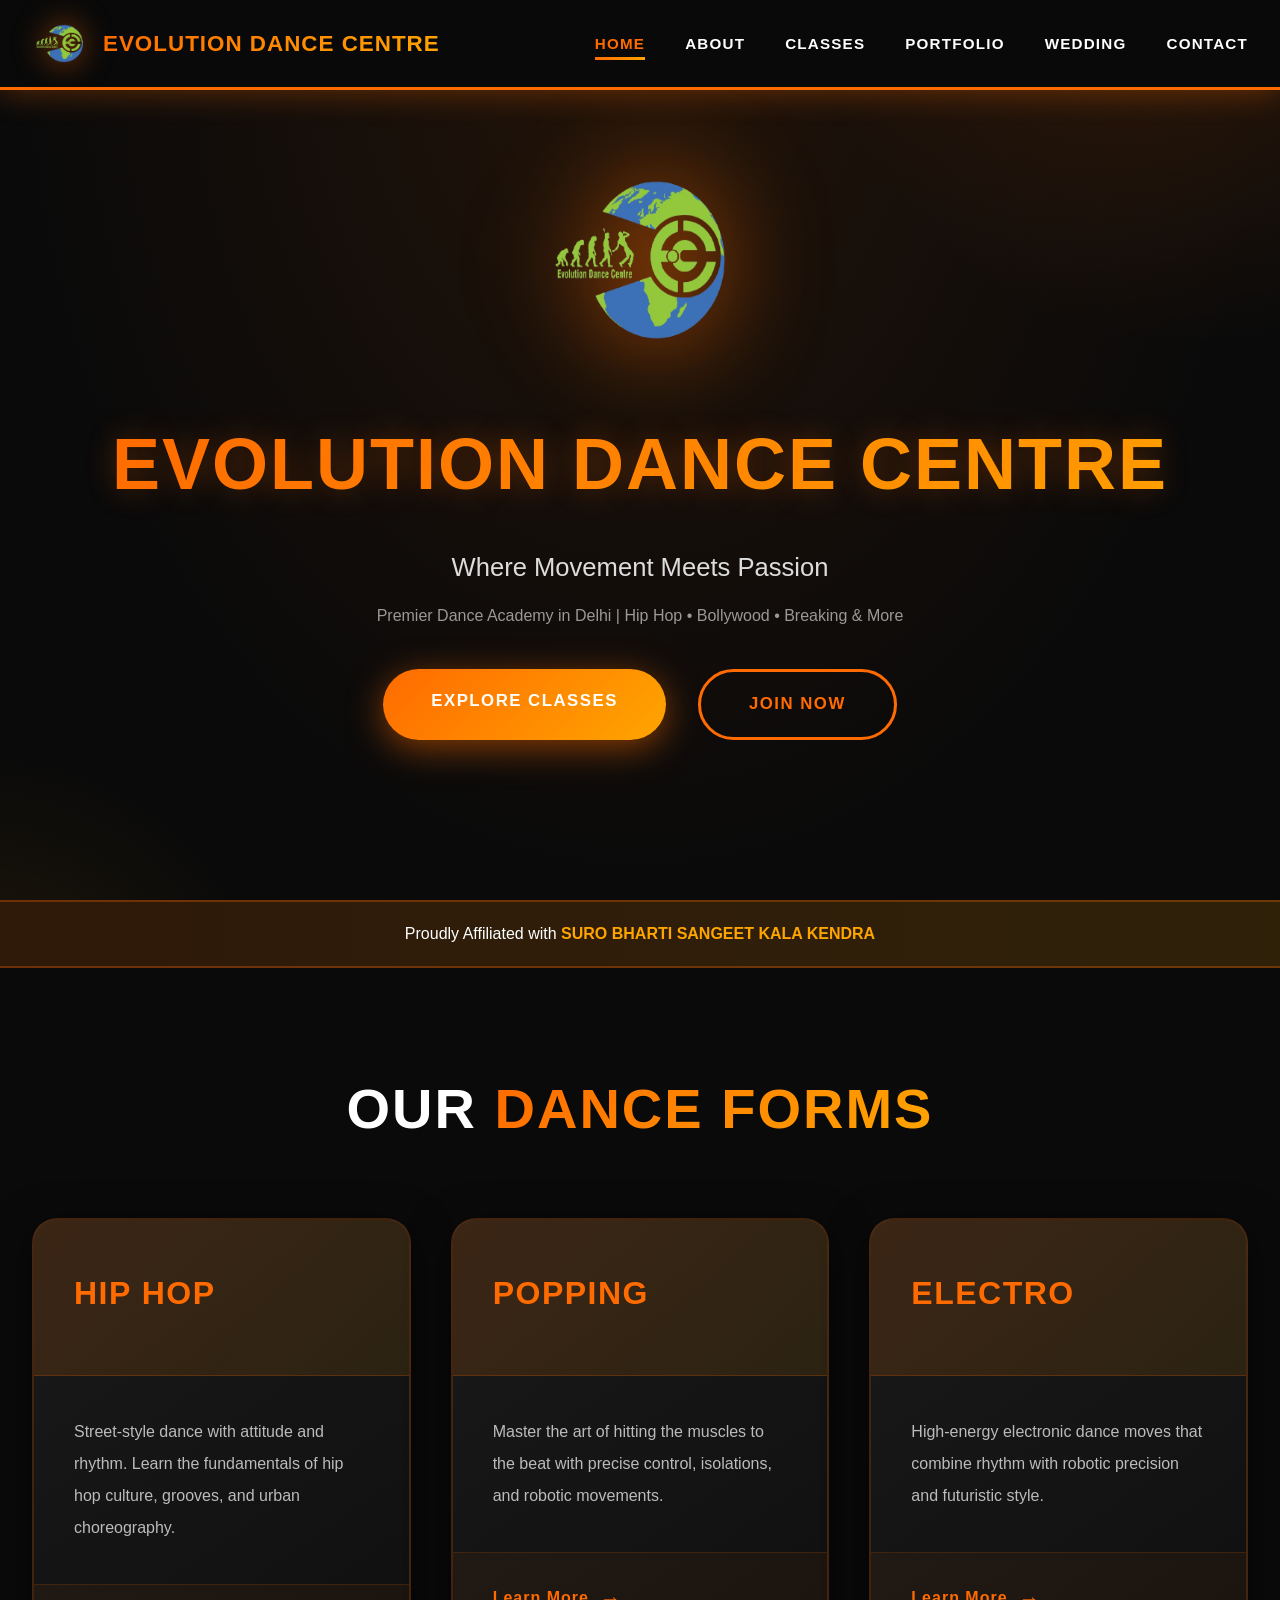
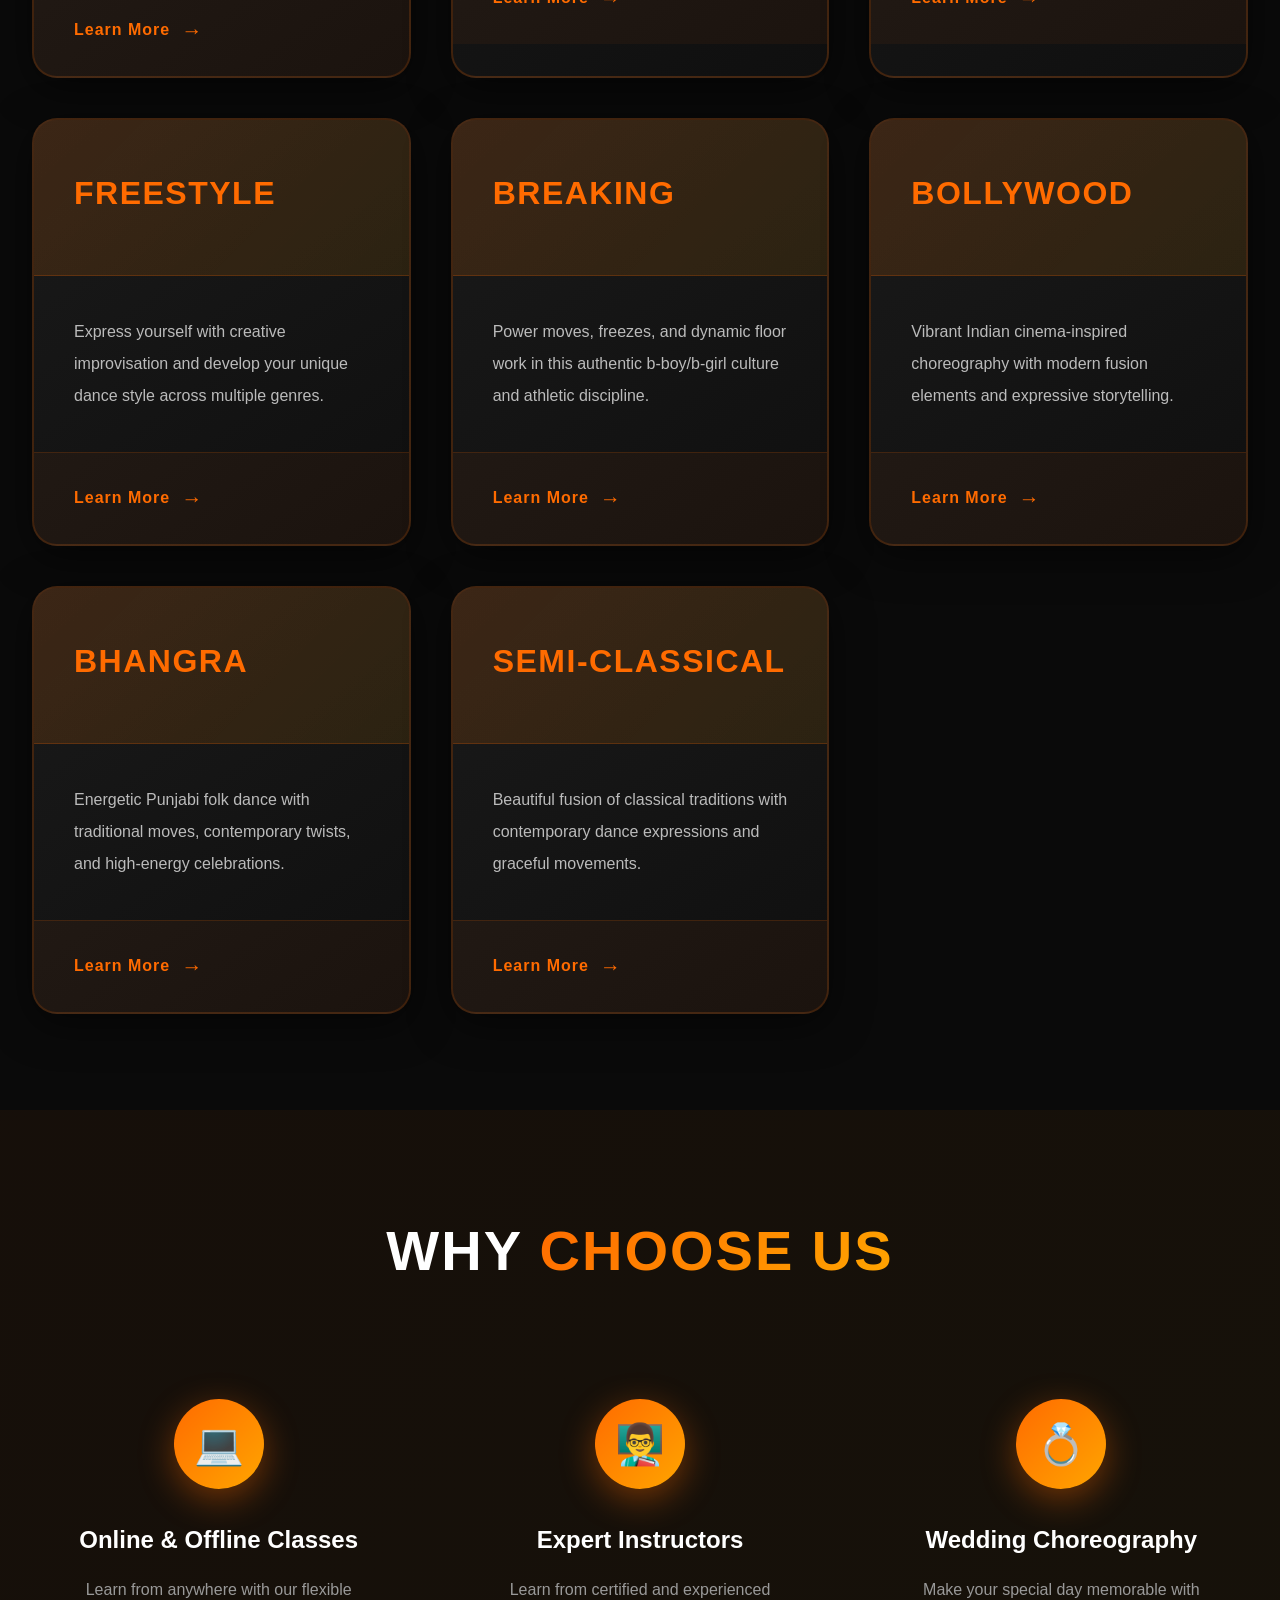
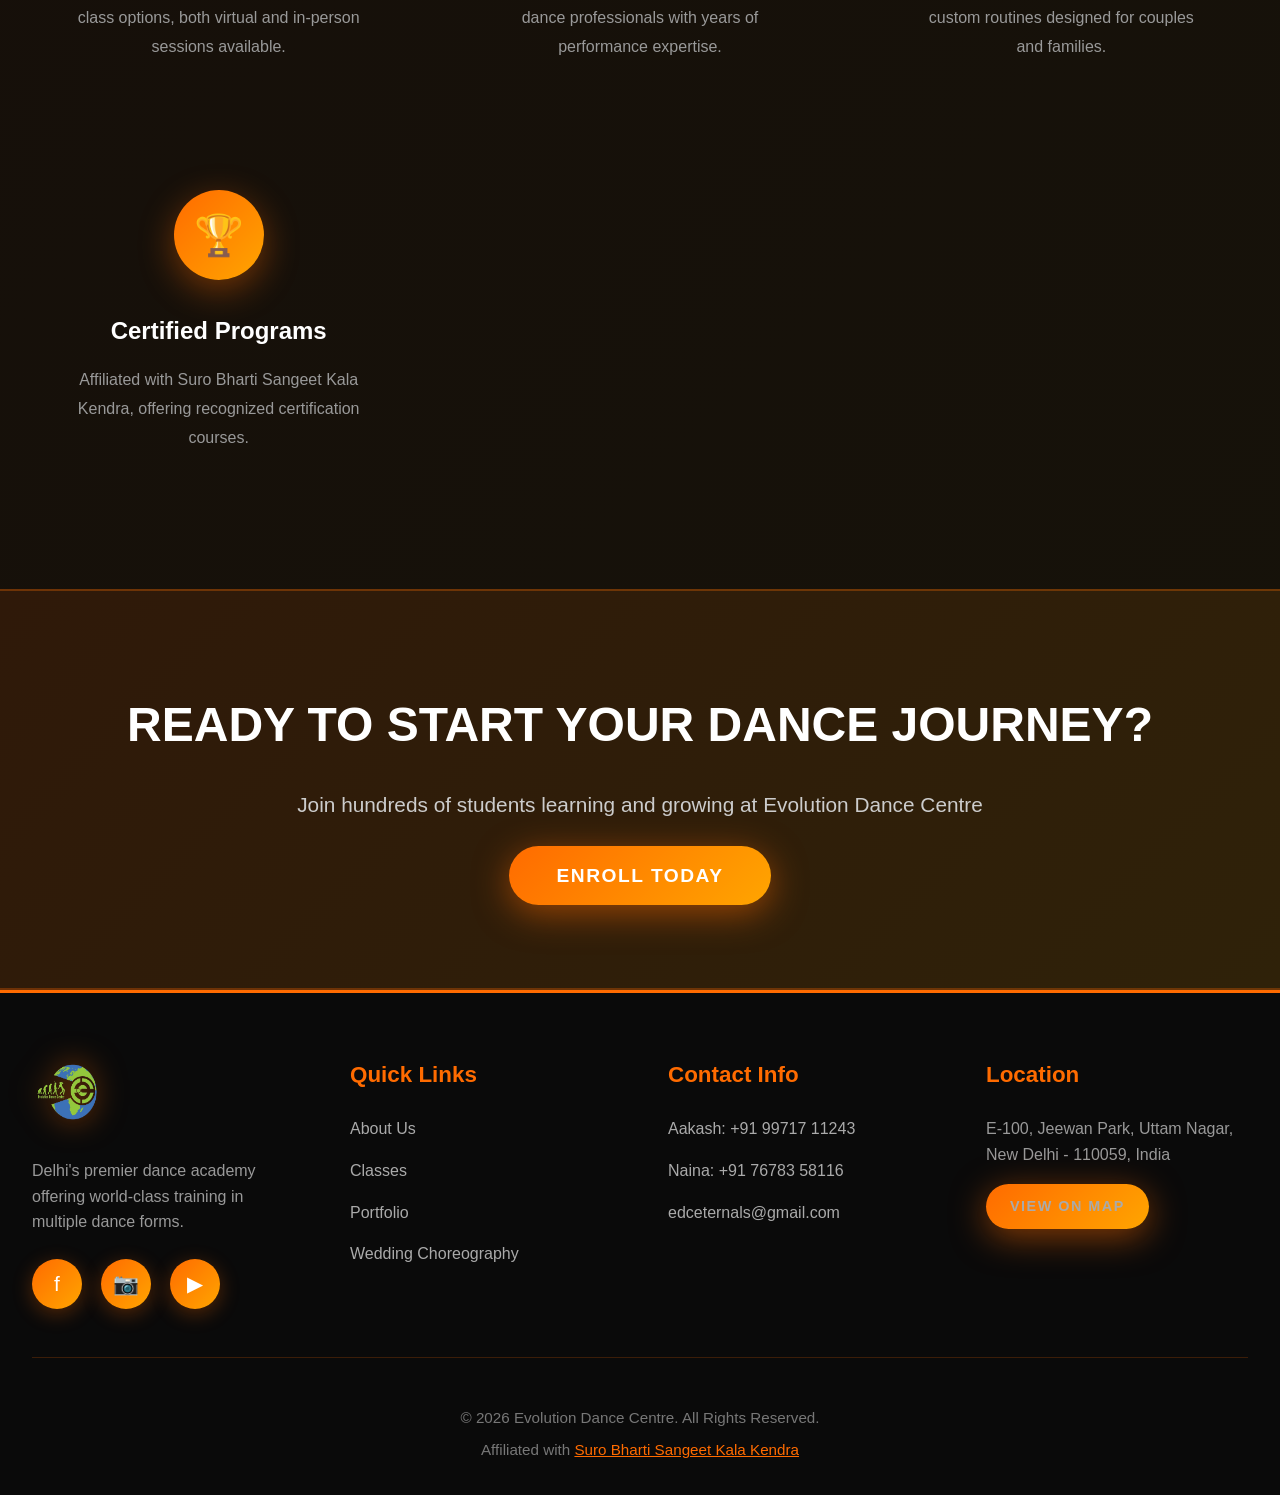
==== commit cda9bdda: "Update index.html" ====
--- a/index.html
+++ b/index.html
@@ -60,7 +60,7 @@
                 <!-- Hip Hop Card -->
                 <div class="dance-card">
                     <div class="dance-card-header">
-                        <div class="dance-card-icon"></div>
+                        <div></div>
                         <h3>HIP HOP</h3>
                     </div>
                     <div class="dance-card-body">
@@ -74,7 +74,7 @@
                 <!-- Popping Card -->
                 <div class="dance-card">
                     <div class="dance-card-header">
-                        <div class="dance-card-icon"></div>
+                        <div></div>
                         <h3>POPPING</h3>
                     </div>
                     <div class="dance-card-body">
@@ -88,7 +88,7 @@
                 <!-- Electro Card -->
                 <div class="dance-card">
                     <div class="dance-card-header">
-                        <div class="dance-card-icon"></div>
+                        <div></div>
                         <h3>ELECTRO</h3>
                     </div>
                     <div class="dance-card-body">
@@ -102,7 +102,7 @@
                 <!-- Freestyle Card -->
                 <div class="dance-card">
                     <div class="dance-card-header">
-                        <div class="dance-card-icon"></div>
+                        <div></div>
                         <h3>FREESTYLE</h3>
                     </div>
                     <div class="dance-card-body">
@@ -116,7 +116,7 @@
                 <!-- Breaking Card -->
                 <div class="dance-card">
                     <div class="dance-card-header">
-                        <div class="dance-card-icon"></div>
+                        <div></div>
                         <h3>BREAKING</h3>
                     </div>
                     <div class="dance-card-body">
@@ -130,7 +130,7 @@
                 <!-- Bollywood Card -->
                 <div class="dance-card">
                     <div class="dance-card-header">
-                        <div class="dance-card-icon"></div>
+                        <div></div>
                         <h3>BOLLYWOOD</h3>
                     </div>
                     <div class="dance-card-body">
@@ -144,7 +144,7 @@
                 <!-- Bhangra Card -->
                 <div class="dance-card">
                     <div class="dance-card-header">
-                        <div class="dance-card-icon"></div>
+                        <div></div>
                         <h3>BHANGRA</h3>
                     </div>
                     <div class="dance-card-body">
@@ -158,7 +158,7 @@
                 <!-- Semi-Classical Card -->
                 <div class="dance-card">
                     <div class="dance-card-header">
-                        <div class="dance-card-icon"></div>
+                        <div></div>
                         <h3>SEMI-CLASSICAL</h3>
                     </div>
                     <div class="dance-card-body">
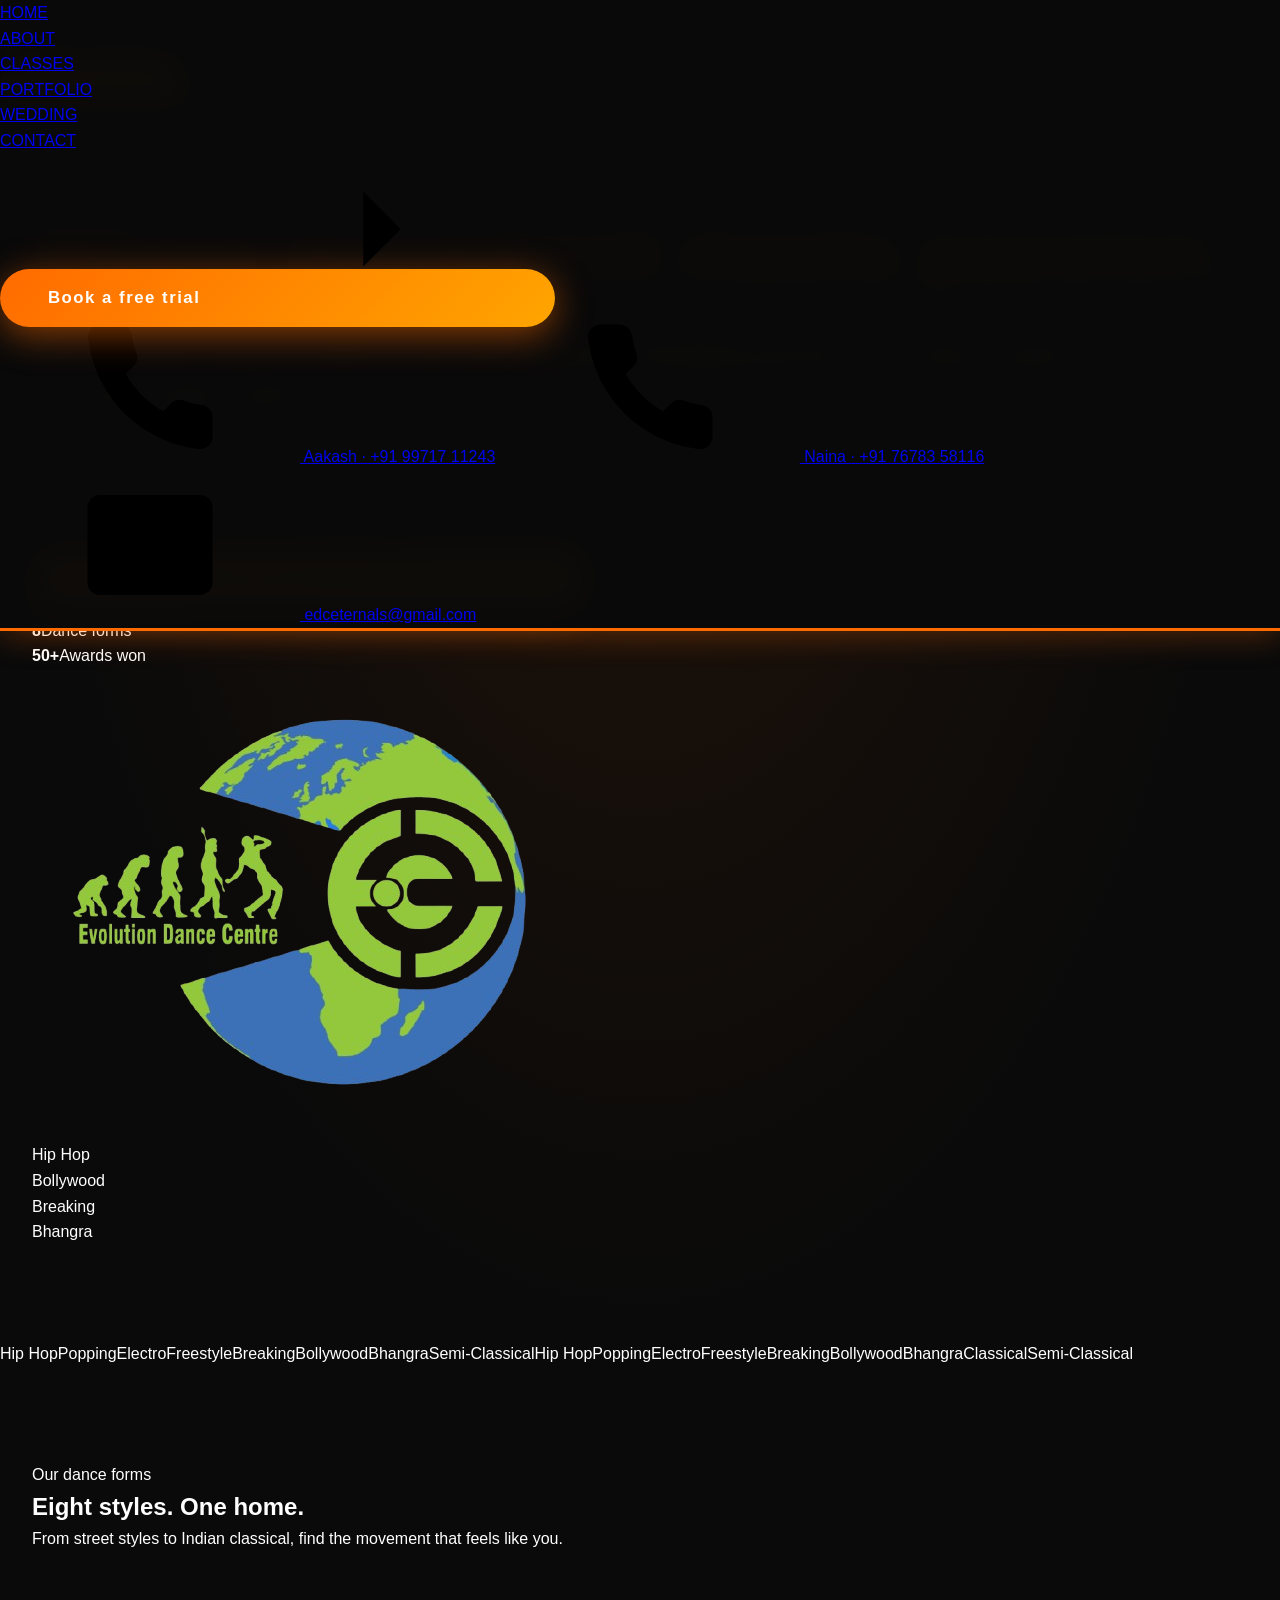
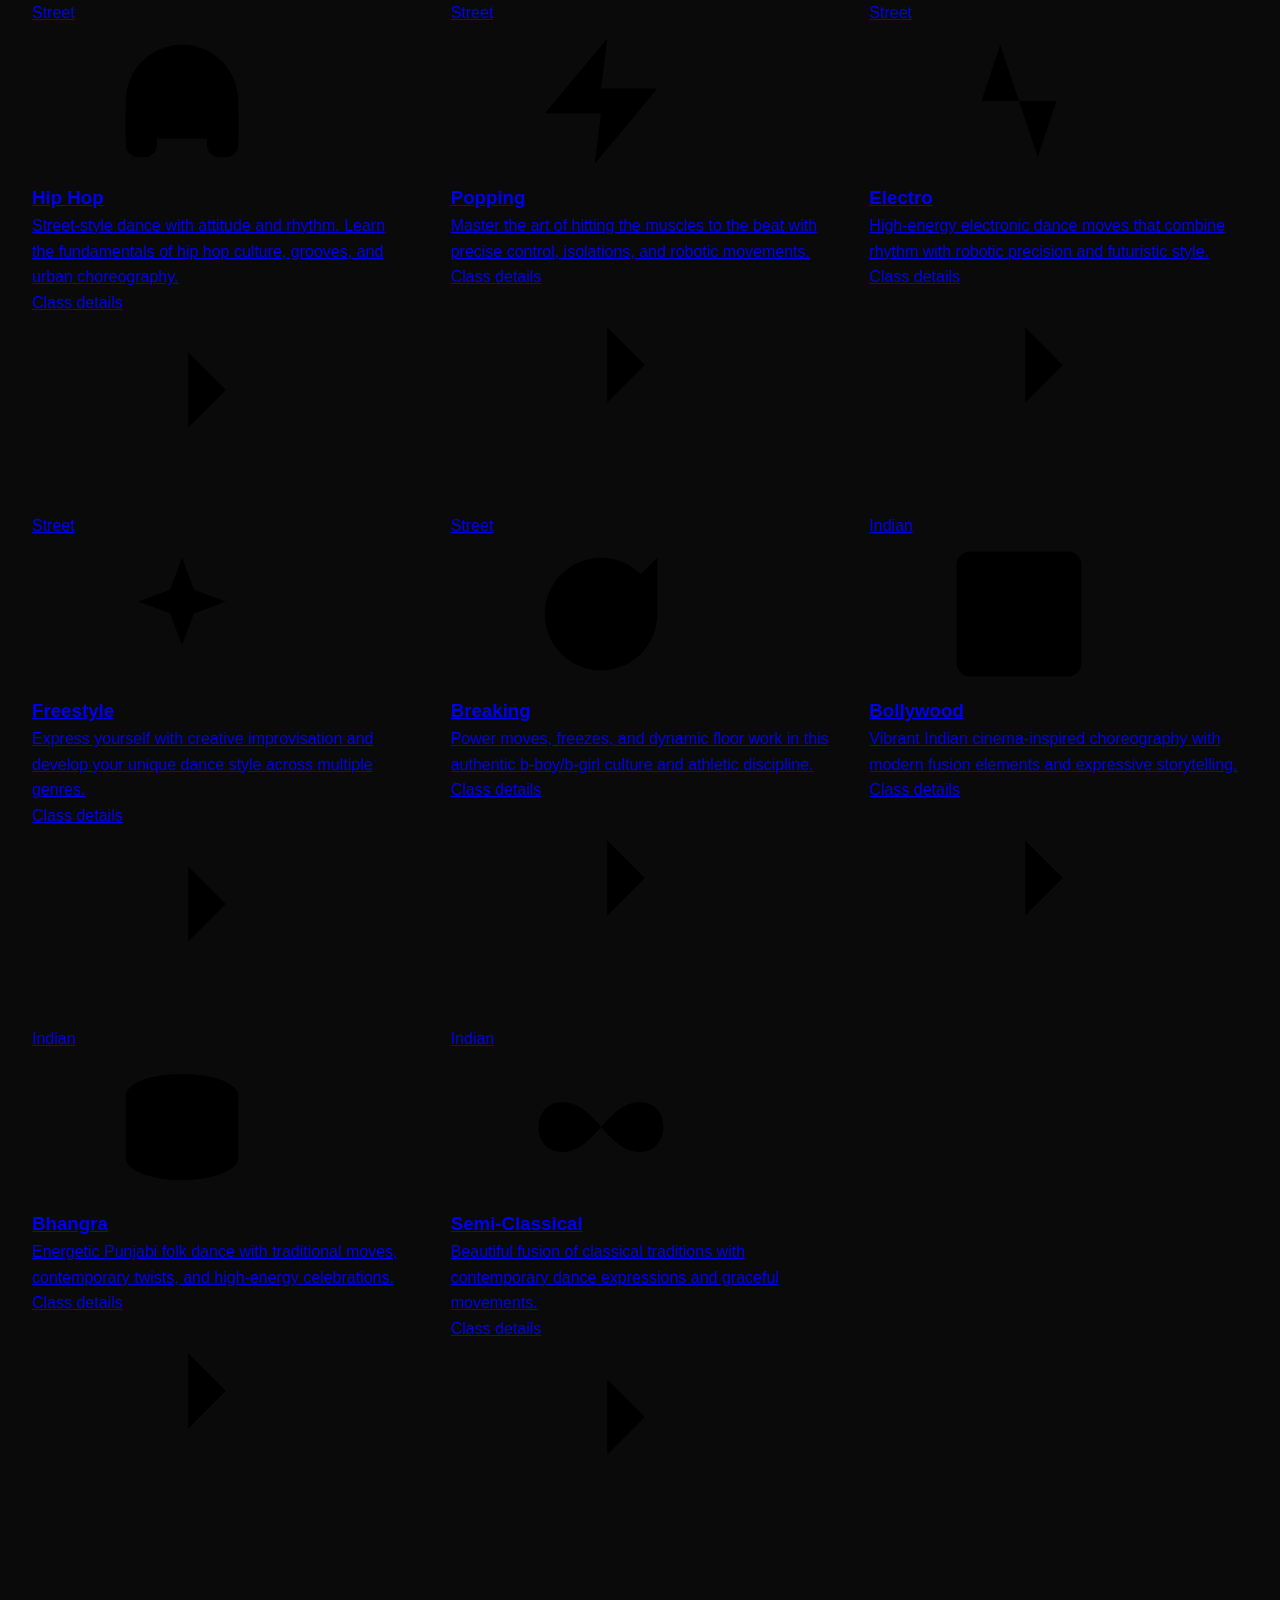
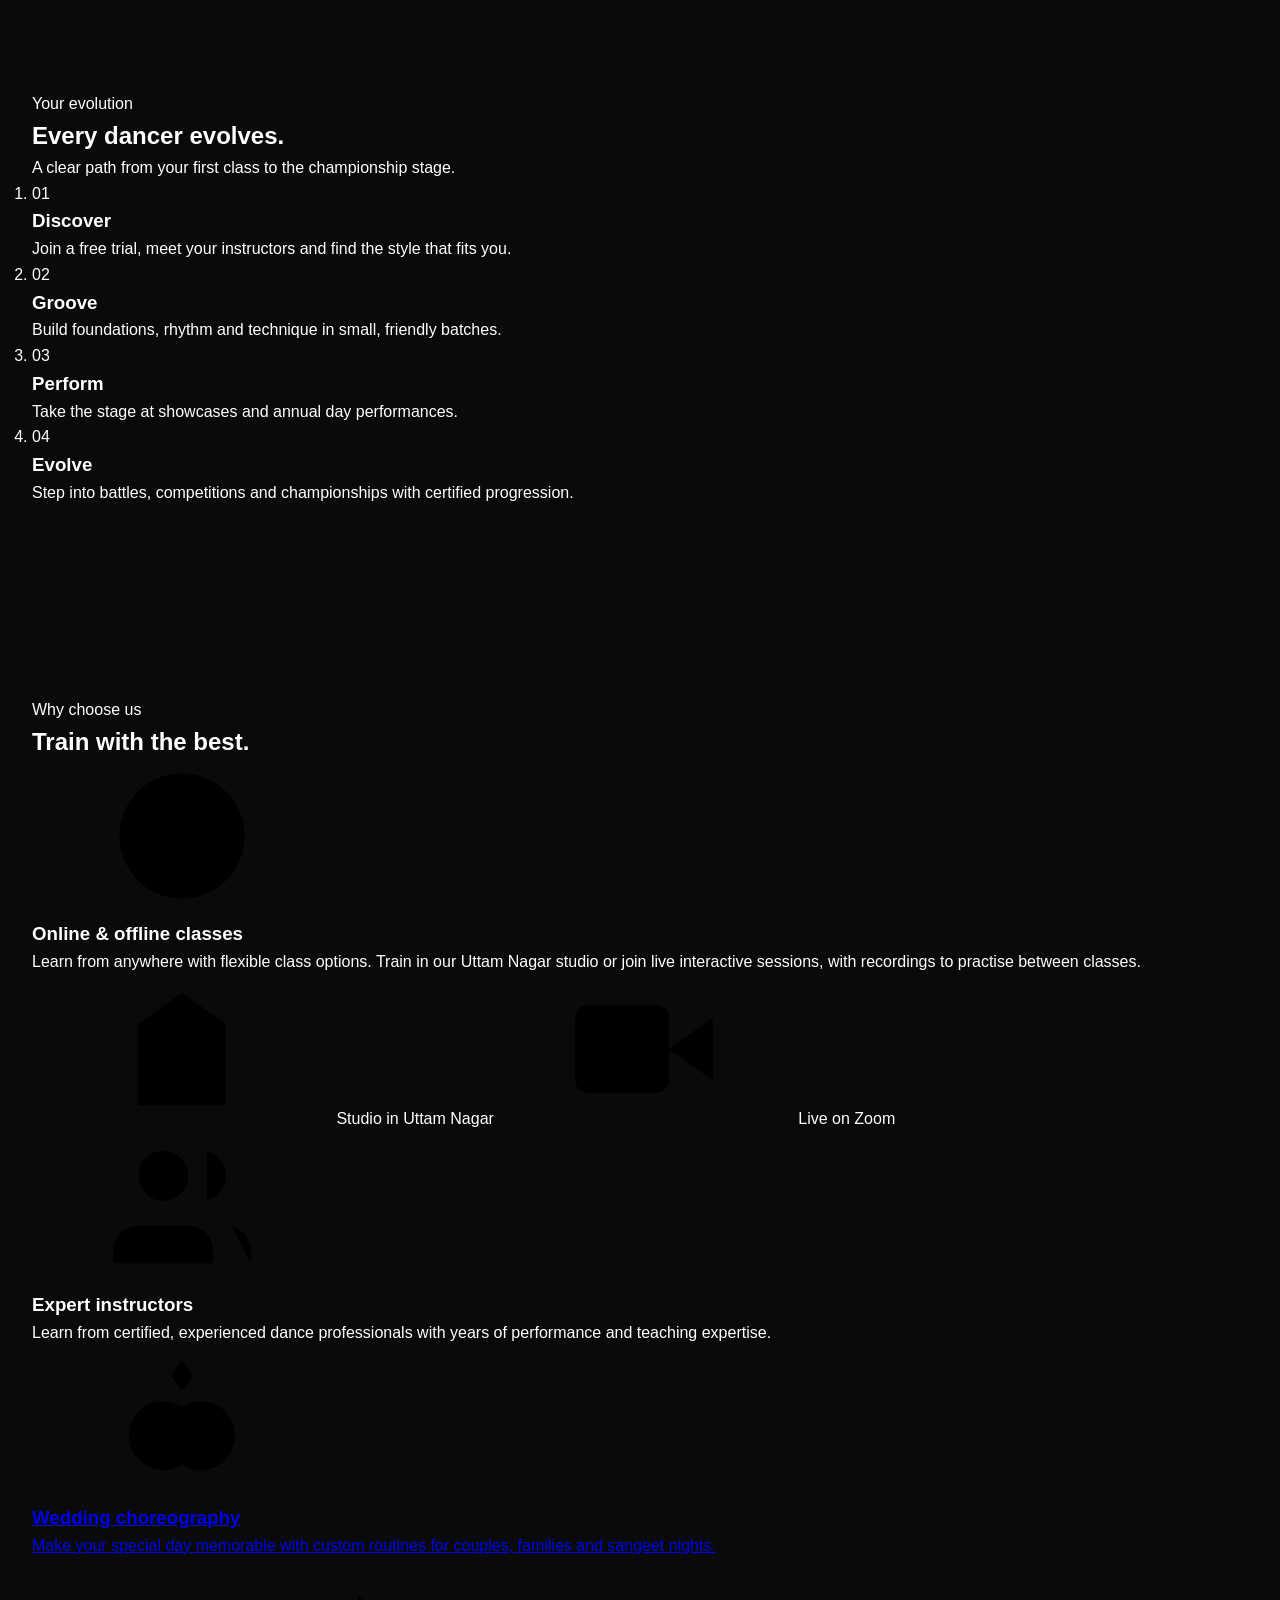
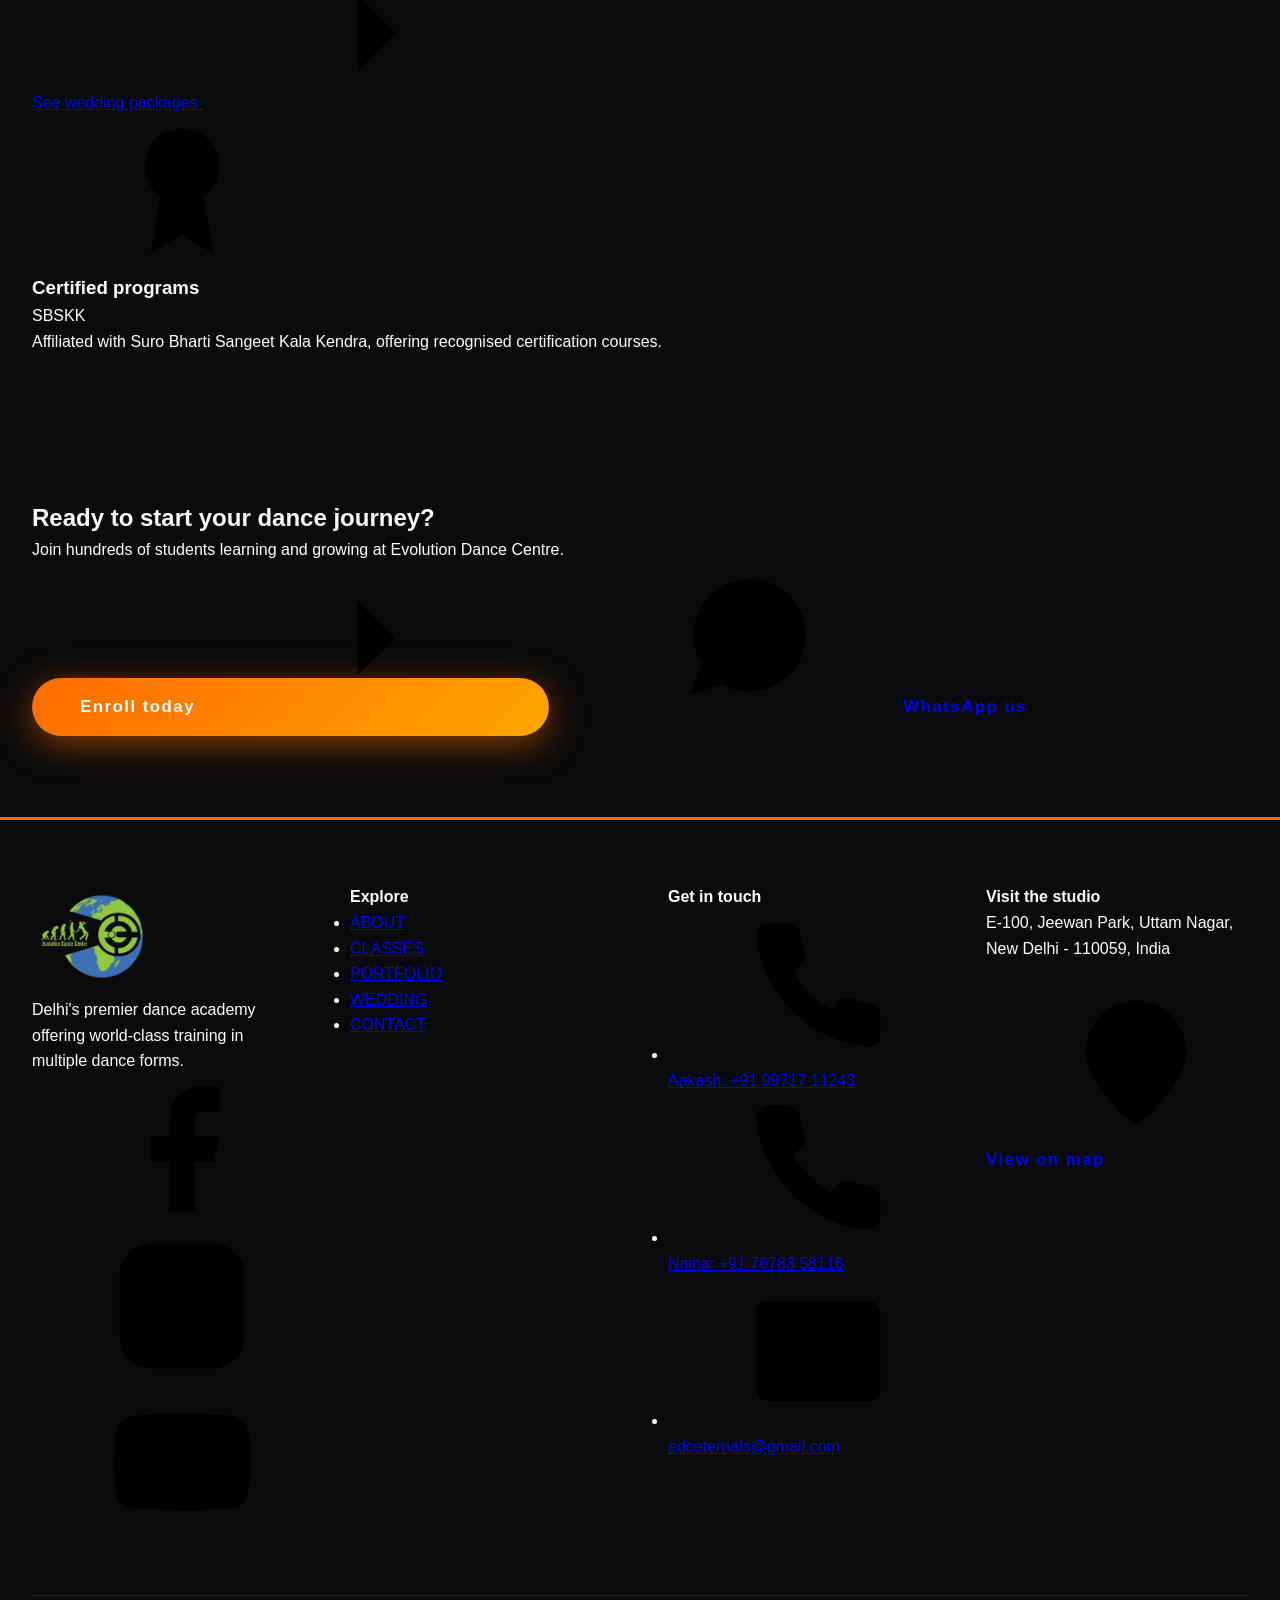
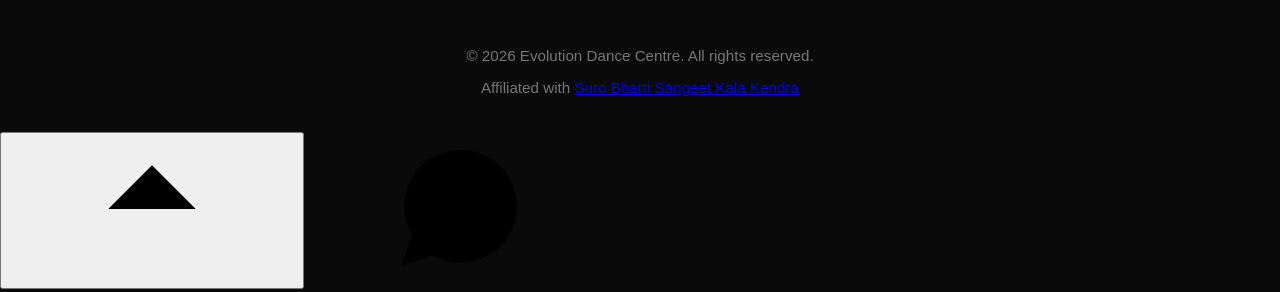
==== commit 9e9c5f74: "Update index.html" ====
--- a/index.html
+++ b/index.html
@@ -1,257 +1,271 @@
 <!DOCTYPE html>
-<html lang="en">
+<html lang="en" data-theme="dark">
 <head>
-    <meta charset="UTF-8">
-    <meta name="viewport" content="width=device-width, initial-scale=1.0">
-    <title>Evolution Dance Centre - Premier Dance Academy in Delhi</title>
-    <meta name="description" content="Evolution Dance Centre - Premier dance academy in Delhi offering Hip Hop, Bollywood, Breaking, and more. Affiliated with Suro Bharti Sangeet Kala Kendra.">
-    <link rel="icon" type="image/png" href="logo.png">
-    <link rel="stylesheet" href="styles.css">
+<meta charset="UTF-8">
+<meta name="viewport" content="width=device-width, initial-scale=1, viewport-fit=cover">
+<title>Evolution Dance Centre — Premier Dance Academy in Delhi</title>
+<meta name="description" content="Evolution Dance Centre — premier dance academy in Delhi offering Hip Hop, Bollywood, Breaking, Bhangra, Classical and more. Affiliated with Suro Bharti Sangeet Kala Kendra.">
+<meta name="theme-color" content="#060e1d">
+<meta name="color-scheme" content="dark light">
+<meta property="og:title" content="Evolution Dance Centre — Premier Dance Academy in Delhi">
+<meta property="og:description" content="Evolution Dance Centre — premier dance academy in Delhi offering Hip Hop, Bollywood, Breaking, Bhangra, Classical and more. Affiliated with Suro Bharti Sangeet Kala Kendra.">
+<meta property="og:type" content="website">
+<link rel="icon" type="image/png" href="logo.png">
+<link rel="apple-touch-icon" href="logo.png">
+<link rel="preconnect" href="https://fonts.googleapis.com">
+<link rel="preconnect" href="https://fonts.gstatic.com" crossorigin>
+<link href="https://fonts.googleapis.com/css2?family=Manrope:wght@400;500;600;700;800&family=Unbounded:wght@500;600;700;800&display=swap" rel="stylesheet">
+<link rel="stylesheet" href="styles.css">
+<script type="application/ld+json">
+{"@context":"https://schema.org","@type":"DanceSchool","name":"Evolution Dance Centre",
+"description":"Premier dance academy in Delhi offering Hip Hop, Bollywood, Breaking, Bhangra, Classical and more.",
+"image":"logo.png","telephone":"+91-99717-11243","email":"edceternals@gmail.com",
+"address":{"@type":"PostalAddress","streetAddress":"E-100, Jeewan Park, Uttam Nagar","addressLocality":"New Delhi","postalCode":"110059","addressCountry":"IN"},
+"sameAs":["https://www.facebook.com/share/1BMeq9kMNm/","https://www.instagram.com/evolutiondance_centre","https://youtube.com/@edceternals-g3i"]}
+</script>
 </head>
 <body>
-    <!-- Navigation -->
-    <nav>
-        <div class="nav-container">
-            <div class="logo-section">
-                <img src="logo.png" alt="Evolution Dance Centre Logo">
-                <span>EVOLUTION DANCE CENTRE</span>
-            </div>
-            <div class="hamburger" id="hamburger">
-                <span></span>
-                <span></span>
-                <span></span>
-            </div>
-            <ul class="nav-links" id="navLinks">
-                <li><a href="index.html" class="active">HOME</a></li>
-                <li><a href="about.html">ABOUT</a></li>
-                <li><a href="classes.html">CLASSES</a></li>
-                <li><a href="portfolio.html">PORTFOLIO</a></li>
-                <li><a href="wedding.html">WEDDING</a></li>
-                <li><a href="contact.html">CONTACT</a></li>
-            </ul>
+<svg width="0" height="0" style="position:absolute" aria-hidden="true" focusable="false"><symbol id="i-sun" viewBox="0 0 24 24"><circle cx="12" cy="12" r="4"/><path d="M12 2v2M12 20v2M4.9 4.9l1.4 1.4M17.7 17.7l1.4 1.4M2 12h2M20 12h2M4.9 19.1l1.4-1.4M17.7 6.3l1.4-1.4"/></symbol><symbol id="i-moon" viewBox="0 0 24 24"><path d="M21 12.8A9 9 0 1 1 11.2 3a7 7 0 0 0 9.8 9.8z"/></symbol><symbol id="i-arrow" viewBox="0 0 24 24"><path d="M5 12h14M13 6l6 6-6 6"/></symbol><symbol id="i-arrow-up" viewBox="0 0 24 24"><path d="M12 19V5M5 12l7-7 7 7"/></symbol><symbol id="i-check" viewBox="0 0 24 24"><path d="M5 13l4 4L19 7"/></symbol><symbol id="i-phone" viewBox="0 0 24 24"><path d="M22 16.92v3a2 2 0 0 1-2.18 2 19.79 19.79 0 0 1-8.63-3.07 19.5 19.5 0 0 1-6-6 19.79 19.79 0 0 1-3.07-8.67A2 2 0 0 1 4.11 2h3a2 2 0 0 1 2 1.72c.127.96.361 1.903.7 2.81a2 2 0 0 1-.45 2.11L8.09 9.91a16 16 0 0 0 6 6l1.27-1.27a2 2 0 0 1 2.11-.45c.907.339 1.85.573 2.81.7A2 2 0 0 1 22 16.92z"/></symbol><symbol id="i-mail" viewBox="0 0 24 24"><rect x="2" y="4" width="20" height="16" rx="2"/><path d="m22 7-10 6L2 7"/></symbol><symbol id="i-pin" viewBox="0 0 24 24"><path d="M20 10c0 6-8 12-8 12S4 16 4 10a8 8 0 0 1 16 0z"/><circle cx="12" cy="10" r="3"/></symbol><symbol id="i-clock" viewBox="0 0 24 24"><circle cx="12" cy="12" r="10"/><path d="M12 6v6l4 2"/></symbol><symbol id="i-whatsapp" viewBox="0 0 24 24"><path d="M3 21l1.65-4.9A9 9 0 1 1 8 19.4L3 21z"/><path d="M9 8.6c0 3.4 2.6 6.4 6 6.4l1.1-1.5-1.9-1-.9.8a4 4 0 0 1-1.9-1.9l.8-.9-1-1.9L9 8.6z"/></symbol><symbol id="i-facebook" viewBox="0 0 24 24"><path d="M18 2h-3a5 5 0 0 0-5 5v3H7v4h3v8h4v-8h3l1-4h-4V7a1 1 0 0 1 1-1h3z"/></symbol><symbol id="i-instagram" viewBox="0 0 24 24"><rect x="2" y="2" width="20" height="20" rx="5"/><circle cx="12" cy="12" r="4"/><circle cx="17.5" cy="6.5" r=".6"/></symbol><symbol id="i-youtube" viewBox="0 0 24 24"><path d="M22.54 6.42a2.78 2.78 0 0 0-1.94-2C18.88 4 12 4 12 4s-6.88 0-8.6.46a2.78 2.78 0 0 0-1.94 2A29 29 0 0 0 1 11.75a29 29 0 0 0 .46 5.33A2.78 2.78 0 0 0 3.4 19c1.72.46 8.6.46 8.6.46s6.88 0 8.6-.46a2.78 2.78 0 0 0 1.94-2 29 29 0 0 0 .46-5.25 29 29 0 0 0-.46-5.33z"/><path d="M9.75 15.02 15.5 11.75 9.75 8.48z"/></symbol><symbol id="i-play" viewBox="0 0 24 24"><path d="M7 4.5v15a1 1 0 0 0 1.5.86l12.5-7.5a1 1 0 0 0 0-1.72L8.5 3.64A1 1 0 0 0 7 4.5z" fill="currentColor" stroke="none"/></symbol><symbol id="i-users" viewBox="0 0 24 24"><path d="M17 21v-2a4 4 0 0 0-4-4H5a4 4 0 0 0-4 4v2"/><circle cx="9" cy="7" r="4"/><path d="M23 21v-2a4 4 0 0 0-3-3.87M16 3.13a4 4 0 0 1 0 7.75"/></symbol><symbol id="i-award" viewBox="0 0 24 24"><circle cx="12" cy="8" r="6"/><path d="M15.477 12.89 17 22l-5-3-5 3 1.523-9.11"/></symbol><symbol id="i-globe" viewBox="0 0 24 24"><circle cx="12" cy="12" r="10"/><path d="M2 12h20M12 2a15.3 15.3 0 0 1 4 10 15.3 15.3 0 0 1-4 10 15.3 15.3 0 0 1-4-10 15.3 15.3 0 0 1 4-10z"/></symbol><symbol id="i-building" viewBox="0 0 24 24"><path d="M3 21h18M5 21V8l7-5 7 5v13M9 21v-6h6v6"/></symbol><symbol id="i-video" viewBox="0 0 24 24"><path d="m23 7-7 5 7 5V7z"/><rect x="1" y="5" width="15" height="14" rx="2"/></symbol><symbol id="i-heart" viewBox="0 0 24 24"><path d="M20.84 4.61a5.5 5.5 0 0 0-7.78 0L12 5.67l-1.06-1.06a5.5 5.5 0 0 0-7.78 7.78l1.06 1.06L12 21.23l7.78-7.78 1.06-1.06a5.5 5.5 0 0 0 0-7.78z"/></symbol><symbol id="i-star" viewBox="0 0 24 24"><path d="m12 2 3.09 6.26L22 9.27l-5 4.87 1.18 6.88L12 17.77l-6.18 3.25L7 14.14 2 9.27l6.91-1.01L12 2z"/></symbol><symbol id="i-target" viewBox="0 0 24 24"><circle cx="12" cy="12" r="10"/><circle cx="12" cy="12" r="6"/><circle cx="12" cy="12" r="2"/></symbol><symbol id="i-eye" viewBox="0 0 24 24"><path d="M1 12s4-8 11-8 11 8 11 8-4 8-11 8-11-8-11-8z"/><circle cx="12" cy="12" r="3"/></symbol><symbol id="i-music" viewBox="0 0 24 24"><path d="M9 18V5l12-2v13"/><circle cx="6" cy="18" r="3"/><circle cx="18" cy="16" r="3"/></symbol><symbol id="i-sparkles" viewBox="0 0 24 24"><path d="M12 3l1.9 5.1L19 10l-5.1 1.9L12 17l-1.9-5.1L5 10l5.1-1.9L12 3z"/><path d="M19 17l.7 1.8 1.8.7-1.8.7L19 22l-.7-1.8-1.8-.7 1.8-.7L19 17z"/></symbol><symbol id="i-rings" viewBox="0 0 24 24"><circle cx="9" cy="14.5" r="5.5"/><circle cx="15" cy="14.5" r="5.5"/><path d="M12 2.5l1.8 2.4L12 7.3 10.2 4.9 12 2.5z"/></symbol><symbol id="i-calendar" viewBox="0 0 24 24"><rect x="3" y="4" width="18" height="18" rx="2"/><path d="M16 2v4M8 2v4M3 10h18"/></symbol><symbol id="i-hiphop" viewBox="0 0 24 24"><path d="M3 18v-6a9 9 0 0 1 18 0v6"/><path d="M21 19a2 2 0 0 1-2 2h-1a2 2 0 0 1-2-2v-3a2 2 0 0 1 2-2h3zM3 19a2 2 0 0 0 2 2h1a2 2 0 0 0 2-2v-3a2 2 0 0 0-2-2H3z"/></symbol><symbol id="i-popping" viewBox="0 0 24 24"><path d="M13 2 3 14h9l-1 8 10-12h-9l1-8z"/></symbol><symbol id="i-electro" viewBox="0 0 24 24"><path d="M22 12h-4l-3 9L9 3l-3 9H2"/></symbol><symbol id="i-freestyle" viewBox="0 0 24 24"><path d="M12 3l1.9 5.1L19 10l-5.1 1.9L12 17l-1.9-5.1L5 10l5.1-1.9L12 3z"/></symbol><symbol id="i-breaking" viewBox="0 0 24 24"><path d="M21 12a9 9 0 1 1-3-6.7L21 8"/><path d="M21 3v5h-5"/></symbol><symbol id="i-bollywood" viewBox="0 0 24 24"><rect x="2" y="2" width="20" height="20" rx="2.2"/><path d="M7 2v20M17 2v20M2 12h20M2 7h5M2 17h5M17 17h5M17 7h5"/></symbol><symbol id="i-bhangra" viewBox="0 0 24 24"><ellipse cx="12" cy="7" rx="9" ry="3.5"/><path d="M3 7v10c0 1.9 4 3.5 9 3.5s9-1.6 9-3.5V7M8 10.5l-1 9M16 10.5l1 9"/></symbol><symbol id="i-classical" viewBox="0 0 24 24"><circle cx="12" cy="12" r="2.4"/><path d="M12 9.6C9.5 7 9.8 4 12 2c2.2 2 2.5 5 0 7.6zM14.4 12c2.6-2.5 5.6-2.2 7.6 0-2 2.2-5 2.5-7.6 0zM12 14.4c2.5 2.6 2.2 5.6 0 7.6-2.2-2-2.5-5 0-7.6zM9.6 12C7 14.5 4 14.2 2 12c2-2.2 5-2.5 7.6 0z"/></symbol><symbol id="i-semi" viewBox="0 0 24 24"><path d="M18.178 8c5.096 0 5.096 8 0 8-5.095 0-7.133-8-12.356-8-5.096 0-5.096 8 0 8 5.223 0 7.26-8 12.356-8z"/></symbol></svg>
+<a class="skip" href="#main">Skip to content</a>
+<div class="progress" aria-hidden="true"><span id="progress"></span></div>
+<header class="site-header" id="header">
+  <div class="container header-inner">
+    <a class="brand" href="index.html" aria-label="Evolution Dance Centre — home">
+      <img src="logo.png" alt="" width="46" height="40">
+      <span class="brand-text"><strong>Evolution</strong><small>Dance Centre</small></span>
+    </a>
+    <nav class="site-nav" id="siteNav" aria-label="Main navigation">
+      <ul><li><a class="nl" href="index.html" aria-current="page">HOME</a></li><li><a class="nl" href="about.html">ABOUT</a></li><li><a class="nl" href="classes.html">CLASSES</a></li><li><a class="nl" href="portfolio.html">PORTFOLIO</a></li><li><a class="nl" href="wedding.html">WEDDING</a></li><li><a class="nl" href="contact.html">CONTACT</a></li></ul>
+      <div class="nav-extra">
+        <a class="btn btn-primary btn-block" href="contact.html">Book a free trial <svg class="ic ic-arrow" aria-hidden="true" focusable="false"><use href="#i-arrow"/></svg></a>
+        <div class="nav-contact">
+          <a href="tel:+919971711243"><svg class="ic" aria-hidden="true" focusable="false"><use href="#i-phone"/></svg> Aakash · +91 99717 11243</a>
+          <a href="tel:+917678358116"><svg class="ic" aria-hidden="true" focusable="false"><use href="#i-phone"/></svg> Naina · +91 76783 58116</a>
+          <a href="mailto:edceternals@gmail.com"><svg class="ic" aria-hidden="true" focusable="false"><use href="#i-mail"/></svg> edceternals@gmail.com</a>
         </div>
+      </div>
     </nav>
-
-    <!-- Hero Section -->
-    <section class="hero">
-        <div class="hero-content">
-            <img src="logo.png" alt="Evolution Dance Centre" class="hero-logo">
-            <h1>EVOLUTION DANCE CENTRE</h1>
-            <p>Where Movement Meets Passion</p>
-            <p style="font-size: 1rem; color: #999; margin-top: 0.5rem;">Premier Dance Academy in Delhi | Hip Hop • Bollywood • Breaking & More</p>
-            <div class="hero-buttons">
-                <a href="classes.html" class="btn btn-primary">EXPLORE CLASSES</a>
-                <a href="contact.html" class="btn btn-secondary">JOIN NOW</a>
-            </div>
+    <div class="header-actions">
+      <a class="btn btn-primary btn-sm header-cta" href="contact.html">Join now</a>
+      <button class="icon-btn nav-toggle" id="navToggle" type="button" aria-expanded="false" aria-controls="siteNav" aria-label="Open menu">
+        <span class="bars"><i></i><i></i><i></i></span>
+      </button>
+    </div>
+  </div>
+</header>
+<div class="nav-scrim" id="navScrim"></div>
+<main id="main">
+<section class="hero">
+  <div class="container hero-grid">
+    <div class="hero-copy">
+      <h1 class="reveal" style="--d:.08s">Where movement <span class="grad-text">meets passion.</span></h1>
+      <p class="lead reveal" style="--d:.16s">Delhi's premier Dance Academy. Hip Hop, Bollywood, Breaking and five more styles, taught online and in our Uttam Nagar studio.</p>
+      <div class="hero-cta reveal" style="--d:.24s">
+        <a class="btn btn-primary btn-lg" href="classes.html">Explore classes <svg class="ic ic-arrow" aria-hidden="true" focusable="false"><use href="#i-arrow"/></svg></a>
+        <a class="btn btn-ghost btn-lg" href="contact.html">Book a free trial</a>
+      </div>
+      <div class="hero-stats reveal" style="--d:.32s">
+        <div><strong data-count="500" data-suffix="+">500+</strong><span>Students trained</span></div>
+        <div><strong data-count="8">8</strong><span>Dance forms</span></div>
+        <div><strong data-count="50" data-suffix="+">50+</strong><span>Awards won</span></div>
+      </div>
+    </div>
+    <div class="hero-visual reveal" style="--d:.2s">
+      <div class="orb" aria-hidden="true">
+        <div class="orb-glow"></div>
+        <span class="ring r3"></span><span class="ring r1"></span><span class="ring r2"></span>
+        <div class="orb-core"><img src="logo.png" alt="" width="535" height="466" fetchpriority="high"></div>
+        <div class="orbit">
+          <div class="chip-o" style="--a:-60deg"><span>Hip Hop</span></div>
+          <div class="chip-o" style="--a:15deg"><span>Bollywood</span></div>
+          <div class="chip-o" style="--a:100deg"><span>Breaking</span></div>
+          <div class="chip-o" style="--a:195deg"><span>Bhangra</span></div>
         </div>
-    </section>
-
-    <!-- Affiliation Banner -->
-    <div class="affiliation">
-        <p>Proudly Affiliated with <a href="https://sskalakendra.org" target="_blank">SURO BHARTI SANGEET KALA KENDRA</a></p>
-    </div>
-
-    <!-- Dance Forms Section with Cards -->
-    <section>
-        <div class="container">
-            <h2 class="section-title">OUR <span>DANCE FORMS</span></h2>
-            <div class="dance-grid">
-                
-                <!-- Hip Hop Card -->
-                <div class="dance-card">
-                    <div class="dance-card-header">
-                        <div></div>
-                        <h3>HIP HOP</h3>
-                    </div>
-                    <div class="dance-card-body">
-                        <p>Street-style dance with attitude and rhythm. Learn the fundamentals of hip hop culture, grooves, and urban choreography.</p>
-                    </div>
-                    <div class="dance-card-footer">
-                        <a href="classes.html" class="learn-more-btn">Learn More</a>
-                    </div>
-                </div>
-
-                <!-- Popping Card -->
-                <div class="dance-card">
-                    <div class="dance-card-header">
-                        <div></div>
-                        <h3>POPPING</h3>
-                    </div>
-                    <div class="dance-card-body">
-                        <p>Master the art of hitting the muscles to the beat with precise control, isolations, and robotic movements.</p>
-                    </div>
-                    <div class="dance-card-footer">
-                        <a href="classes.html" class="learn-more-btn">Learn More</a>
-                    </div>
-                </div>
-
-                <!-- Electro Card -->
-                <div class="dance-card">
-                    <div class="dance-card-header">
-                        <div></div>
-                        <h3>ELECTRO</h3>
-                    </div>
-                    <div class="dance-card-body">
-                        <p>High-energy electronic dance moves that combine rhythm with robotic precision and futuristic style.</p>
-                    </div>
-                    <div class="dance-card-footer">
-                        <a href="classes.html" class="learn-more-btn">Learn More</a>
-                    </div>
-                </div>
-
-                <!-- Freestyle Card -->
-                <div class="dance-card">
-                    <div class="dance-card-header">
-                        <div></div>
-                        <h3>FREESTYLE</h3>
-                    </div>
-                    <div class="dance-card-body">
-                        <p>Express yourself with creative improvisation and develop your unique dance style across multiple genres.</p>
-                    </div>
-                    <div class="dance-card-footer">
-                        <a href="classes.html" class="learn-more-btn">Learn More</a>
-                    </div>
-                </div>
-
-                <!-- Breaking Card -->
-                <div class="dance-card">
-                    <div class="dance-card-header">
-                        <div></div>
-                        <h3>BREAKING</h3>
-                    </div>
-                    <div class="dance-card-body">
-                        <p>Power moves, freezes, and dynamic floor work in this authentic b-boy/b-girl culture and athletic discipline.</p>
-                    </div>
-                    <div class="dance-card-footer">
-                        <a href="classes.html" class="learn-more-btn">Learn More</a>
-                    </div>
-                </div>
-
-                <!-- Bollywood Card -->
-                <div class="dance-card">
-                    <div class="dance-card-header">
-                        <div></div>
-                        <h3>BOLLYWOOD</h3>
-                    </div>
-                    <div class="dance-card-body">
-                        <p>Vibrant Indian cinema-inspired choreography with modern fusion elements and expressive storytelling.</p>
-                    </div>
-                    <div class="dance-card-footer">
-                        <a href="classes.html" class="learn-more-btn">Learn More</a>
-                    </div>
-                </div>
-
-                <!-- Bhangra Card -->
-                <div class="dance-card">
-                    <div class="dance-card-header">
-                        <div></div>
-                        <h3>BHANGRA</h3>
-                    </div>
-                    <div class="dance-card-body">
-                        <p>Energetic Punjabi folk dance with traditional moves, contemporary twists, and high-energy celebrations.</p>
-                    </div>
-                    <div class="dance-card-footer">
-                        <a href="classes.html" class="learn-more-btn">Learn More</a>
-                    </div>
-                </div>
-
-                <!-- Semi-Classical Card -->
-                <div class="dance-card">
-                    <div class="dance-card-header">
-                        <div></div>
-                        <h3>SEMI-CLASSICAL</h3>
-                    </div>
-                    <div class="dance-card-body">
-                        <p>Beautiful fusion of classical traditions with contemporary dance expressions and graceful movements.</p>
-                    </div>
-                    <div class="dance-card-footer">
-                        <a href="classes.html" class="learn-more-btn">Learn More</a>
-                    </div>
-                </div>
-
-            </div>
+      </div>
+    </div>
+  </div>
+</section>
+
+<div class="marquee" aria-hidden="true"><div class="marquee-track"><span>Hip Hop</span><span>Popping</span><span>Electro</span><span>Freestyle</span><span>Breaking</span><span>Bollywood</span><span>Bhangra</span><span>Semi-Classical</span><span>Hip Hop</span><span>Popping</span><span>Electro</span><span>Freestyle</span><span>Breaking</span><span>Bollywood</span><span>Bhangra</span><span>Classical</span><span>Semi-Classical</span></div></div>
+
+<section class="section" id="forms">
+  <div class="container">
+    <div class="section-head reveal">
+      <span class="eyebrow">Our dance forms</span>
+      <h2>Eight styles. <span class="grad-text">One home.</span></h2>
+      <p>From street styles to Indian classical, find the movement that feels like you.</p>
+    </div>
+    <div class="dance-grid" data-stagger>
+      <a class="card reveal" href="classes.html#hip-hop">
+        <span class="tag">Street</span>
+        <div class="icon-badge"><svg class="ic" aria-hidden="true" focusable="false"><use href="#i-hiphop"/></svg></div>
+        <h3>Hip Hop</h3>
+        <p>Street-style dance with attitude and rhythm. Learn the fundamentals of hip hop culture, grooves, and urban choreography.</p>
+        <span class="more">Class details <svg class="ic" aria-hidden="true" focusable="false"><use href="#i-arrow"/></svg></span>
+      </a>
+      <a class="card reveal" href="classes.html#popping">
+        <span class="tag">Street</span>
+        <div class="icon-badge"><svg class="ic" aria-hidden="true" focusable="false"><use href="#i-popping"/></svg></div>
+        <h3>Popping</h3>
+        <p>Master the art of hitting the muscles to the beat with precise control, isolations, and robotic movements.</p>
+        <span class="more">Class details <svg class="ic" aria-hidden="true" focusable="false"><use href="#i-arrow"/></svg></span>
+      </a>
+      <a class="card reveal" href="classes.html#electro">
+        <span class="tag">Street</span>
+        <div class="icon-badge"><svg class="ic" aria-hidden="true" focusable="false"><use href="#i-electro"/></svg></div>
+        <h3>Electro</h3>
+        <p>High-energy electronic dance moves that combine rhythm with robotic precision and futuristic style.</p>
+        <span class="more">Class details <svg class="ic" aria-hidden="true" focusable="false"><use href="#i-arrow"/></svg></span>
+      </a>
+      <a class="card reveal" href="classes.html#freestyle">
+        <span class="tag">Street</span>
+        <div class="icon-badge"><svg class="ic" aria-hidden="true" focusable="false"><use href="#i-freestyle"/></svg></div>
+        <h3>Freestyle</h3>
+        <p>Express yourself with creative improvisation and develop your unique dance style across multiple genres.</p>
+        <span class="more">Class details <svg class="ic" aria-hidden="true" focusable="false"><use href="#i-arrow"/></svg></span>
+      </a>
+      <a class="card reveal" href="classes.html#breaking">
+        <span class="tag">Street</span>
+        <div class="icon-badge"><svg class="ic" aria-hidden="true" focusable="false"><use href="#i-breaking"/></svg></div>
+        <h3>Breaking</h3>
+        <p>Power moves, freezes, and dynamic floor work in this authentic b-boy/b-girl culture and athletic discipline.</p>
+        <span class="more">Class details <svg class="ic" aria-hidden="true" focusable="false"><use href="#i-arrow"/></svg></span>
+      </a>
+      <a class="card reveal" href="classes.html#bollywood">
+        <span class="tag">Indian</span>
+        <div class="icon-badge"><svg class="ic" aria-hidden="true" focusable="false"><use href="#i-bollywood"/></svg></div>
+        <h3>Bollywood</h3>
+        <p>Vibrant Indian cinema-inspired choreography with modern fusion elements and expressive storytelling.</p>
+        <span class="more">Class details <svg class="ic" aria-hidden="true" focusable="false"><use href="#i-arrow"/></svg></span>
+      </a>
+      <a class="card reveal" href="classes.html#bhangra">
+        <span class="tag">Indian</span>
+        <div class="icon-badge"><svg class="ic" aria-hidden="true" focusable="false"><use href="#i-bhangra"/></svg></div>
+        <h3>Bhangra</h3>
+        <p>Energetic Punjabi folk dance with traditional moves, contemporary twists, and high-energy celebrations.</p>
+        <span class="more">Class details <svg class="ic" aria-hidden="true" focusable="false"><use href="#i-arrow"/></svg></span>
+      </a>
+      <a class="card reveal" href="classes.html#semi-classical">
+        <span class="tag">Indian</span>
+        <div class="icon-badge"><svg class="ic" aria-hidden="true" focusable="false"><use href="#i-semi"/></svg></div>
+        <h3>Semi-Classical</h3>
+        <p>Beautiful fusion of classical traditions with contemporary dance expressions and graceful movements.</p>
+        <span class="more">Class details <svg class="ic" aria-hidden="true" focusable="false"><use href="#i-arrow"/></svg></span>
+      </a>
+    </div>
+  </div>
+</section>
+
+<section class="section section-alt" id="journey">
+  <div class="container">
+    <div class="section-head reveal">
+      <span class="eyebrow">Your evolution</span>
+      <h2>Every dancer <span class="grad-text">evolves.</span></h2>
+      <p>A clear path from your first class to the championship stage.</p>
+    </div>
+    <ol class="path">
+      <li class="path-step reveal"><span class="path-num">01</span><h3>Discover</h3><p>Join a free trial, meet your instructors and find the style that fits you.</p></li>
+      <li class="path-step reveal" style="--d:.1s"><span class="path-num">02</span><h3>Groove</h3><p>Build foundations, rhythm and technique in small, friendly batches.</p></li>
+      <li class="path-step reveal" style="--d:.2s"><span class="path-num">03</span><h3>Perform</h3><p>Take the stage at showcases and annual day performances.</p></li>
+      <li class="path-step reveal" style="--d:.3s"><span class="path-num">04</span><h3>Evolve</h3><p>Step into battles, competitions and championships with certified progression.</p></li>
+    </ol>
+  </div>
+</section>
+
+<section class="section" id="why">
+  <div class="container">
+    <div class="section-head reveal">
+      <span class="eyebrow">Why choose us</span>
+      <h2>Train with the <span class="grad-text">best.</span></h2>
+    </div>
+    <div class="bento" data-stagger>
+      <article class="card b-7 reveal">
+        <div class="icon-badge"><svg class="ic" aria-hidden="true" focusable="false"><use href="#i-globe"/></svg></div>
+        <h3>Online &amp; offline classes</h3>
+        <p>Learn from anywhere with flexible class options. Train in our Uttam Nagar studio or join live interactive sessions, with recordings to practise between classes.</p>
+        <div class="chip-row"><span class="chip-s"><svg class="ic" aria-hidden="true" focusable="false"><use href="#i-building"/></svg> Studio in Uttam Nagar</span><span class="chip-s"><svg class="ic" aria-hidden="true" focusable="false"><use href="#i-video"/></svg> Live on Zoom</span></div>
+      </article>
+      <article class="card b-5 reveal">
+        <div class="icon-badge"><svg class="ic" aria-hidden="true" focusable="false"><use href="#i-users"/></svg></div>
+        <h3>Expert instructors</h3>
+        <p>Learn from certified, experienced dance professionals with years of performance and teaching expertise.</p>
+      </article>
+      <a class="card b-5 reveal" href="wedding.html">
+        <div class="icon-badge"><svg class="ic" aria-hidden="true" focusable="false"><use href="#i-rings"/></svg></div>
+        <h3>Wedding choreography</h3>
+        <p>Make your special day memorable with custom routines for couples, families and sangeet nights.</p>
+        <span class="more">See wedding packages <svg class="ic" aria-hidden="true" focusable="false"><use href="#i-arrow"/></svg></span>
+      </a>
+      <article class="card b-7 reveal">
+        <div class="icon-badge"><svg class="ic" aria-hidden="true" focusable="false"><use href="#i-award"/></svg></div>
+        <h3>Certified programs</h3>
+        <div class="big-mark grad-text">SBSKK</div>
+        <p>Affiliated with Suro Bharti Sangeet Kala Kendra, offering recognised certification courses.</p>
+      </article>
+    </div>
+  </div>
+</section>
+
+<section class="section" style="padding-top:clamp(2rem,5vw,3rem)">
+  <div class="container">
+    <div class="cta reveal">
+      <h2>Ready to start your dance journey?</h2>
+      <p>Join hundreds of students learning and growing at Evolution Dance Centre.</p>
+      <div class="hero-cta"><a class="btn btn-primary btn-lg" href="contact.html">Enroll today <svg class="ic ic-arrow" aria-hidden="true" focusable="false"><use href="#i-arrow"/></svg></a><a class="btn btn-ghost btn-lg" href="https://wa.me/919971711243?text=Hi%20Evolution%20Dance%20Centre!" target="_blank" rel="noopener"><svg class="ic" aria-hidden="true" focusable="false"><use href="#i-whatsapp"/></svg> WhatsApp us</a></div>
+    </div>
+  </div>
+</section>
+
+</main>
+
+<footer class="site-footer">
+  <div class="container">
+    <div class="footer-grid">
+      <div class="footer-brand">
+        <img src="logo.png" alt="Evolution Dance Centre" width="120" height="105" loading="lazy">
+        <p>Delhi's premier dance academy offering world-class training in multiple dance forms.</p>
+        <div class="socials">
+          <a href="https://www.facebook.com/share/1BMeq9kMNm/?mibextid=wwXIfr" target="_blank" rel="noopener" aria-label="Facebook"><svg class="ic" aria-hidden="true" focusable="false"><use href="#i-facebook"/></svg></a>
+          <a href="https://www.instagram.com/evolutiondance_centre?igsh=aGJnZWt2N3cwN3Jk" target="_blank" rel="noopener" aria-label="Instagram"><svg class="ic" aria-hidden="true" focusable="false"><use href="#i-instagram"/></svg></a>
+          <a href="https://youtube.com/@edceternals-g3i?si=o3Gl9xt_s5TvM05G" target="_blank" rel="noopener" aria-label="YouTube"><svg class="ic" aria-hidden="true" focusable="false"><use href="#i-youtube"/></svg></a>
         </div>
-    </section>
-
-    <!-- Features Section -->
-    <section style="background: linear-gradient(135deg, rgba(255, 107, 0, 0.05), rgba(255, 165, 0, 0.05));">
-        <div class="container">
-            <h2 class="section-title">WHY <span>CHOOSE US</span></h2>
-            <div class="features-grid">
-                <div class="feature-card">
-                    <div class="feature-icon">💻</div>
-                    <h3>Online & Offline Classes</h3>
-                    <p>Learn from anywhere with our flexible class options, both virtual and in-person sessions available.</p>
-                </div>
-                <div class="feature-card">
-                    <div class="feature-icon">👨‍🏫</div>
-                    <h3>Expert Instructors</h3>
-                    <p>Learn from certified and experienced dance professionals with years of performance expertise.</p>
-                </div>
-                <div class="feature-card">
-                    <div class="feature-icon">💍</div>
-                    <h3>Wedding Choreography</h3>
-                    <p>Make your special day memorable with custom routines designed for couples and families.</p>
-                </div>
-                <div class="feature-card">
-                    <div class="feature-icon">🏆</div>
-                    <h3>Certified Programs</h3>
-                    <p>Affiliated with Suro Bharti Sangeet Kala Kendra, offering recognized certification courses.</p>
-                </div>
-            </div>
-        </div>
-    </section>
-
-    <!-- CTA Section -->
-    <section class="cta-section">
-        <div class="container">
-            <h2>READY TO START YOUR DANCE JOURNEY?</h2>
-            <p>Join hundreds of students learning and growing at Evolution Dance Centre</p>
-            <a href="contact.html" class="btn btn-primary" style="font-size: 1.2rem; padding: 1.2rem 3rem;">ENROLL TODAY</a>
-        </div>
-    </section>
-
-    <!-- Footer -->
-    <footer>
-        <div class="footer-grid">
-            <div class="footer-col">
-                <img src="logo.png" alt="Evolution Dance Centre" class="footer-logo">
-                <p style="color: #999; margin-bottom: 1rem;">Delhi's premier dance academy offering world-class training in multiple dance forms.</p>
-                <div class="social-links">
-                    <a href="https://www.facebook.com/share/1BMeq9kMNm/?mibextid=wwXIfr" target="_blank" aria-label="Facebook">f</a>
-                    <a href="https://www.instagram.com/evolutiondance_centre?igsh=aGJnZWt2N3cwN3Jk" target="_blank" aria-label="Instagram">📷</a>
-                    <a href="https://youtube.com/@edceternals-g3i?si=o3Gl9xt_s5TvM05G" target="_blank" aria-label="YouTube">▶</a>
-                </div>
-            </div>
-            <div class="footer-col">
-                <h3>Quick Links</h3>
-                <ul>
-                    <li><a href="about.html">About Us</a></li>
-                    <li><a href="classes.html">Classes</a></li>
-                    <li><a href="portfolio.html">Portfolio</a></li>
-                    <li><a href="wedding.html">Wedding Choreography</a></li>
-                </ul>
-            </div>
-            <div class="footer-col">
-                <h3>Contact Info</h3>
-                <ul>
-                    <li><a href="tel:+919971711243">Aakash: +91 99717 11243</a></li>
-                    <li><a href="tel:+917678358116">Naina: +91 76783 58116</a></li>
-                    <li><a href="mailto:edceternals@gmail.com">edceternals@gmail.com</a></li>
-                </ul>
-            </div>
-            <div class="footer-col">
-                <h3>Location</h3>
-                <p style="color: #999;">E-100, Jeewan Park, Uttam Nagar, New Delhi - 110059, India</p>
-                <a href="https://maps.app.goo.gl/cfJKi5iW6E18Kwmt6?g_st=ic" target="_blank" class="btn btn-primary" style="display: inline-block; margin-top: 1rem; padding: 0.7rem 1.5rem; font-size: 0.9rem;">VIEW ON MAP</a>
-            </div>
-        </div>
-        <div class="footer-bottom">
-            <p>&copy; 2026 Evolution Dance Centre. All Rights Reserved.</p>
-            <p style="margin-top: 0.5rem;">Affiliated with <a href="https://sskalakendra.org" target="_blank" style="color: var(--primary);">Suro Bharti Sangeet Kala Kendra</a></p>
-        </div>
-    </footer>
-
-    <script src="script.js"></script>
+      </div>
+      <div>
+        <h4>Explore</h4>
+        <ul>
+          <li><a href="about.html">ABOUT</a></li>
+          <li><a href="classes.html">CLASSES</a></li>
+          <li><a href="portfolio.html">PORTFOLIO</a></li>
+          <li><a href="wedding.html">WEDDING</a></li>
+          <li><a href="contact.html">CONTACT</a></li>
+        </ul>
+      </div>
+      <div>
+        <h4>Get in touch</h4>
+        <ul class="f-contact">
+          <li><a href="tel:+919971711243"><svg class="ic" aria-hidden="true" focusable="false"><use href="#i-phone"/></svg> Aakash: +91 99717 11243</a></li>
+          <li><a href="tel:+917678358116"><svg class="ic" aria-hidden="true" focusable="false"><use href="#i-phone"/></svg> Naina: +91 76783 58116</a></li>
+          <li><a href="mailto:edceternals@gmail.com"><svg class="ic" aria-hidden="true" focusable="false"><use href="#i-mail"/></svg> edceternals@gmail.com</a></li>
+        </ul>
+      </div>
+      <div>
+        <h4>Visit the studio</h4>
+        <p>E-100, Jeewan Park, Uttam Nagar, New Delhi - 110059, India</p>
+        <a class="btn btn-ghost btn-sm" href="https://maps.app.goo.gl/cfJKi5iW6E18Kwmt6?g_st=ic" target="_blank" rel="noopener"><svg class="ic" aria-hidden="true" focusable="false"><use href="#i-pin"/></svg> View on map</a>
+      </div>
+    </div>
+    <div class="footer-bottom">
+      <p>&copy; <span data-year>2026</span> Evolution Dance Centre. All rights reserved.</p>
+      <p>Affiliated with <a href="https://sskalakendra.org" target="_blank" rel="noopener">Suro Bharti Sangeet Kala Kendra</a></p>
+    </div>
+  </div>
+</footer>
+
+<div class="fabs">
+  <button class="fab fab-top" id="toTop" type="button" aria-label="Back to top"><svg class="ic" aria-hidden="true" focusable="false"><use href="#i-arrow-up"/></svg></button>
+  <a class="fab fab-wa" href="https://wa.me/919971711243?text=Hi%20Evolution%20Dance%20Centre!" target="_blank" rel="noopener" aria-label="Chat on WhatsApp"><svg class="ic" aria-hidden="true" focusable="false"><use href="#i-whatsapp"/></svg></a>
+</div>
+
+<script src="script.js"></script>
 </body>
 </html>
